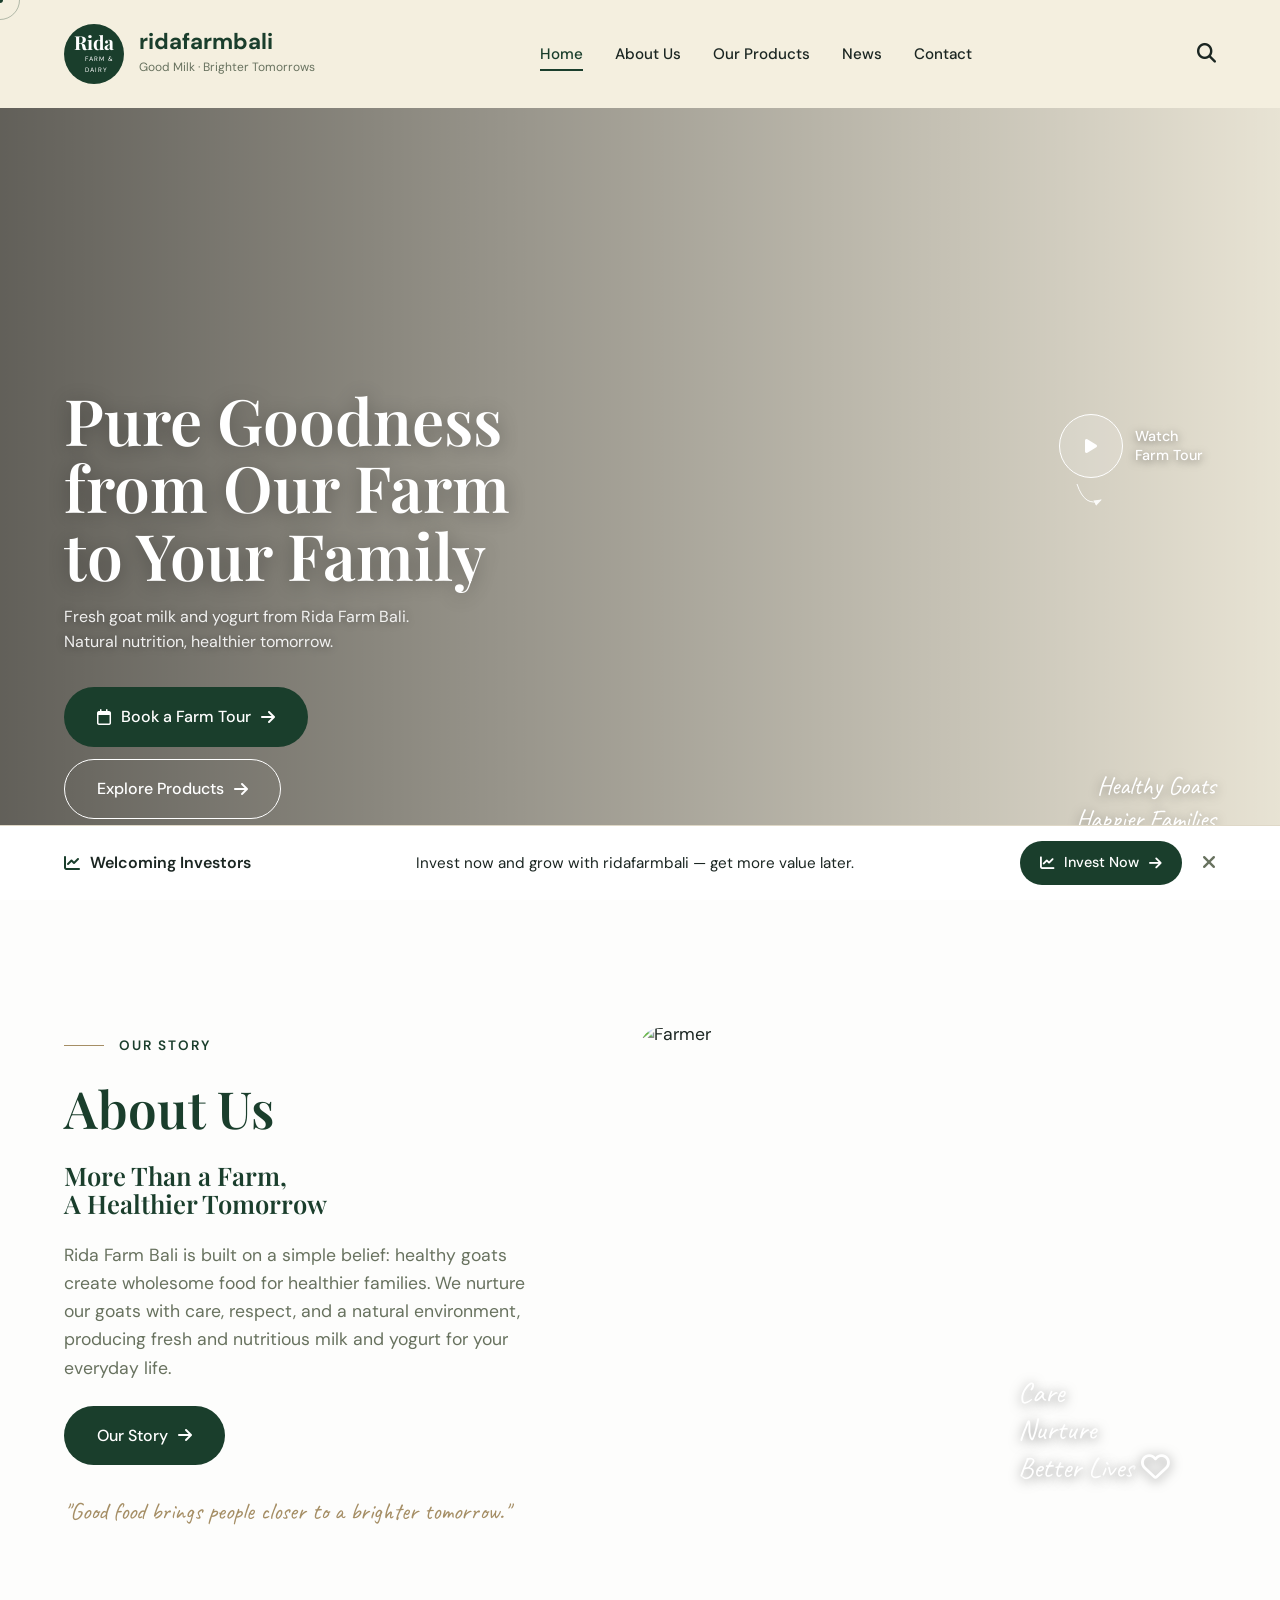
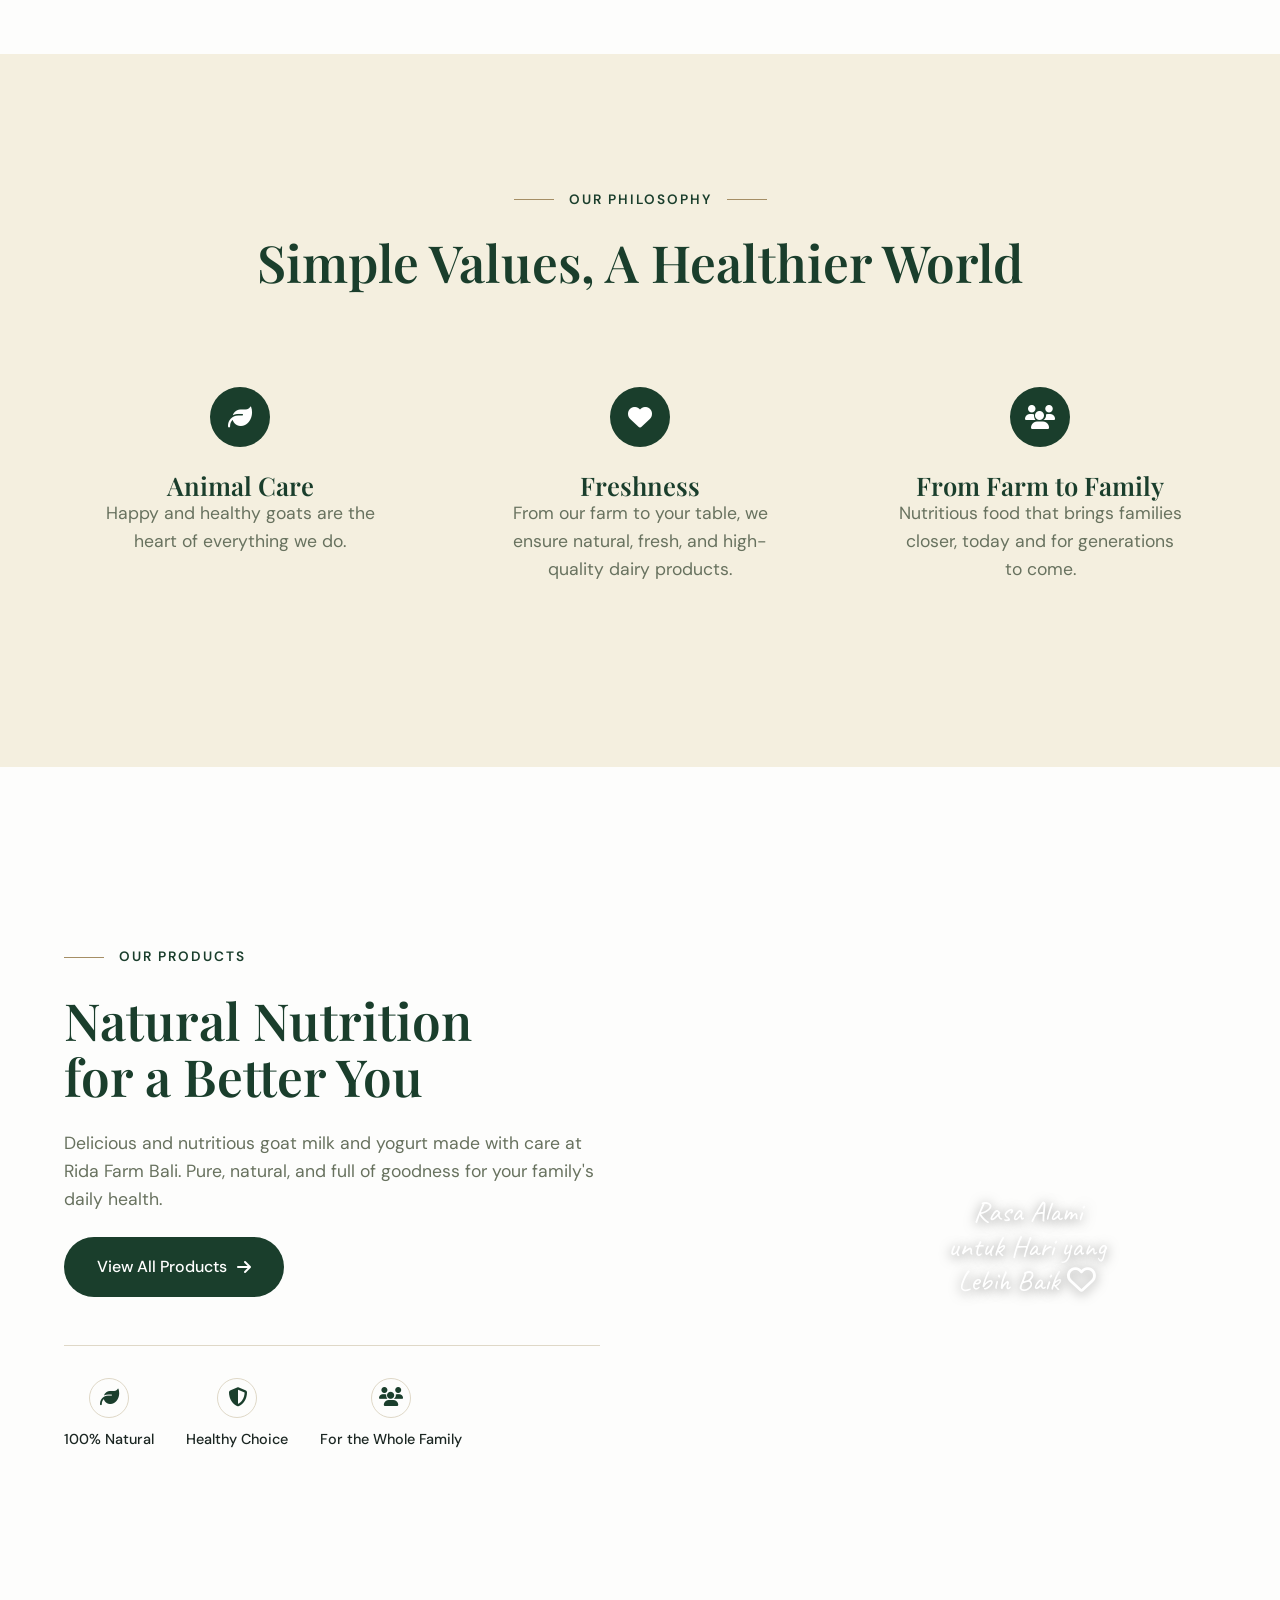
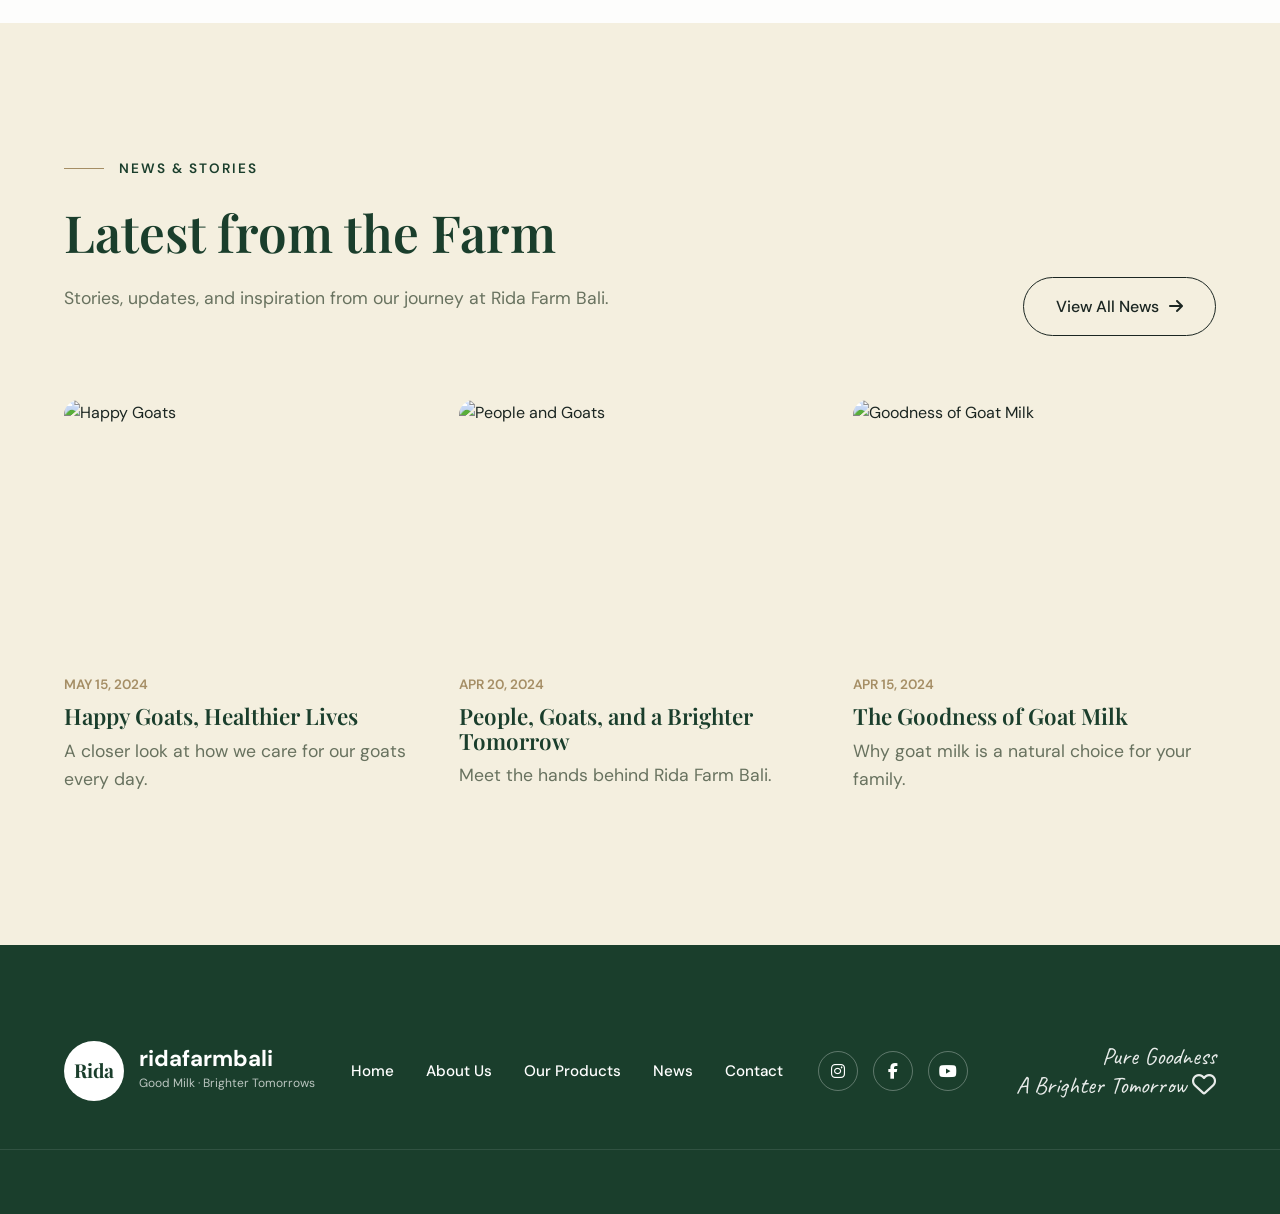
==== vanilla/index.html @ a89170aa "Add mobile menu toggle functionality and styles; implement responsive navbar with hamburger icon" ====
<!DOCTYPE html>
<html lang="en">
<head>
    <meta charset="UTF-8">
    <meta name="viewport" content="width=device-width, initial-scale=1.0">
    <title>Rida Farm Bali</title>
    <!-- Fonts -->
    <link rel="preconnect" href="https://fonts.googleapis.com">
    <link rel="preconnect" href="https://fonts.gstatic.com" crossorigin>
    <link href="https://fonts.googleapis.com/css2?family=Caveat:wght@400;500;600;700&family=DM+Sans:ital,opsz,wght@0,9..40,100..1000;1,9..40,100..1000&family=Playfair+Display:ital,wght@0,400..900;1,400..900&display=swap" rel="stylesheet">
    <!-- FontAwesome -->
    <link rel="stylesheet" href="https://cdnjs.cloudflare.com/ajax/libs/font-awesome/6.4.0/css/all.min.css">
    <!-- Custom CSS -->
    <link rel="stylesheet" href="style.css">
</head>
<body class="loading">
    
    <!-- Custom Cursor -->
    <div class="cursor-dot"></div>
    <div class="cursor-outline"></div>

    <!-- Page Loader -->
    <div class="loader">
        <div class="loader-text">Rida Farm Bali</div>
        <div class="loader-progress"></div>
    </div>

    <!-- Navigation -->
    <nav class="navbar">
        <div class="nav-container">
            <a href="#" class="logo">
                <div class="logo-image">
                    <!-- Text based logo for placeholder to mimic the real one -->
                    <span class="logo-main">Rida</span>
                    <span class="logo-sub">FARM & DAIRY</span>
                </div>
                <div class="logo-text">
                    <span class="brand-name">ridafarmbali</span>
                    <span class="brand-tag">Good Milk &middot; Brighter Tomorrows</span>
                </div>
            </a>
            <div class="nav-links">
                <a href="#" class="nav-link active">Home</a>
                <a href="#" class="nav-link">About Us</a>
                <a href="#" class="nav-link">Our Products</a>
                <a href="#" class="nav-link">News</a>
                <a href="#" class="nav-link">Contact</a>
            </div>
            <div class="nav-actions">
                <button class="search-btn"><i class="fa-solid fa-magnifying-glass"></i></button>
                <button class="menu-btn" aria-label="Toggle menu">
                    <span class="hamburger"></span>
                </button>
            </div>
        </div>
    </nav>

    <main>
        <!-- Hero Section -->
        <section class="hero">
            <!-- Full width background image -->
            <div class="hero-bg-wrap">
                <img src="https://images.unsplash.com/photo-1524024973431-2ad916746881?auto=format&fit=crop&q=80&w=1920" alt="Goat at Rida Farm" class="hero-bg-img">
                <div class="hero-overlay"></div>
            </div>

            <!-- Left: text content -->
            <div class="hero-content">
                <h1 class="hero-title">Pure Goodness<br>from Our Farm<br>to Your Family</h1>
                <p class="hero-desc">Fresh goat milk and yogurt from Rida Farm Bali.<br>Natural nutrition, healthier tomorrow.</p>
                <div class="hero-buttons">
                    <a href="#" class="btn btn-primary magnetic">
                        <i class="fa-regular fa-calendar"></i> Book a Farm Tour <i class="fa-solid fa-arrow-right icon-right"></i>
                    </a>
                    <a href="#" class="btn btn-outline-white magnetic">
                        Explore Products <i class="fa-solid fa-arrow-right icon-right"></i>
                    </a>
                </div>
            </div>

            <!-- Top-right: play button -->
            <div class="hero-play">
                <a href="#" class="play-btn magnetic">
                    <i class="fa-solid fa-play"></i>
                </a>
                <span class="play-text">Watch<br>Farm Tour</span>
                <svg class="drawn-arrow" width="40" height="40" viewBox="0 0 100 100">
                    <path d="M20,20 Q40,80 80,60" fill="none" stroke="#fff" stroke-width="2.5" marker-end="url(#arrowhead)"/>
                    <defs>
                        <marker id="arrowhead" markerWidth="8" markerHeight="6" refX="7" refY="3" orient="auto">
                            <polygon points="0 0, 8 3, 0 6" fill="#fff" />
                        </marker>
                    </defs>
                </svg>
            </div>

            <!-- Bottom-right: handwritten text -->
            <div class="hero-handwritten handwritten">
                Healthy Goats<br>Happier Families
            </div>
        </section>

        <!-- About Section -->
        <section class="about section-padding bg-white">
            <div class="container">
                <div class="about-grid">
                    <div class="about-content">
                        <div class="subheading animate-fade-up">
                            <span class="line"></span> OUR STORY
                        </div>
                        <h2 class="animate-text">About Us</h2>
                        <h3 class="animate-text">More Than a Farm,<br>A Healthier Tomorrow</h3>
                        <p class="animate-fade-up">Rida Farm Bali is built on a simple belief: healthy goats create wholesome food for healthier families. We nurture our goats with care, respect, and a natural environment, producing fresh and nutritious milk and yogurt for your everyday life.</p>
                        <div class="animate-fade-up mt-4">
                            <a href="#" class="btn btn-primary magnetic">Our Story <i class="fa-solid fa-arrow-right icon-right"></i></a>
                        </div>
                        <div class="quote handwritten animate-fade-up">"Good food brings people closer to a brighter tomorrow."</div>
                    </div>
                    <div class="about-visual">
                        <div class="about-img-main reveal-wrap">
                            <img src="https://images.unsplash.com/photo-1580271920379-1436b1715545?auto=format&fit=crop&q=80&w=800" alt="Farmer" class="parallax-img" data-speed="0.05">
                            <div class="handwritten about-handwritten animate-fade-up">Care<br>Nurture<br>Better Lives <i class="fa-regular fa-heart"></i></div>
                        </div>
                    </div>
                </div>
            </div>
        </section>

        <!-- Philosophy Section -->
        <section class="philosophy section-padding">
            <div class="container text-center">
                <div class="subheading justify-center animate-fade-up">
                    <span class="line"></span> OUR PHILOSOPHY <span class="line"></span>
                </div>
                <h2 class="animate-text section-title">Simple Values, A Healthier World</h2>
                <div class="philosophy-grid">
                    <div class="feature-card animate-stagger">
                        <div class="feature-icon"><i class="fa-solid fa-leaf"></i></div>
                        <h3>Animal Care</h3>
                        <p>Happy and healthy goats are the heart of everything we do.</p>
                    </div>
                    <div class="feature-card animate-stagger">
                        <div class="feature-icon"><i class="fa-solid fa-heart"></i></div>
                        <h3>Freshness</h3>
                        <p>From our farm to your table, we ensure natural, fresh, and high-quality dairy products.</p>
                    </div>
                    <div class="feature-card animate-stagger">
                        <div class="feature-icon"><i class="fa-solid fa-users"></i></div>
                        <h3>From Farm to Family</h3>
                        <p>Nutritious food that brings families closer, today and for generations to come.</p>
                    </div>
                </div>
            </div>
        </section>

        <!-- Products Section -->
        <section class="products section-padding bg-white">
            <div class="container">
                <div class="products-grid">
                    <div class="products-content">
                        <div class="subheading animate-fade-up">
                            <span class="line"></span> OUR PRODUCTS
                        </div>
                        <h2 class="animate-text">Natural Nutrition<br>for a Better You</h2>
                        <p class="animate-fade-up">Delicious and nutritious goat milk and yogurt made with care at Rida Farm Bali. Pure, natural, and full of goodness for your family's daily health.</p>
                        <div class="animate-fade-up mt-4">
                            <a href="#" class="btn btn-primary magnetic">View All Products <i class="fa-solid fa-arrow-right icon-right"></i></a>
                        </div>
                        <div class="product-features animate-fade-up">
                            <div class="p-feature">
                                <div class="p-icon"><i class="fa-solid fa-leaf"></i></div>
                                <span>100% Natural</span>
                            </div>
                            <div class="p-feature">
                                <div class="p-icon"><i class="fa-solid fa-shield-halved"></i></div>
                                <span>Healthy Choice</span>
                            </div>
                            <div class="p-feature">
                                <div class="p-icon"><i class="fa-solid fa-users"></i></div>
                                <span>For the Whole Family</span>
                            </div>
                        </div>
                    </div>
                    <div class="products-visual">
                        <div class="products-img-wrap reveal-wrap">
                            <img src="https://images.unsplash.com/photo-1517448931760-9bf4414148c5?auto=format&fit=crop&q=80&w=800" alt="Products" class="parallax-img">
                            <div class="handwritten products-handwritten animate-scale">
                                Rasa Alami<br>untuk Hari yang<br>Lebih Baik <i class="fa-regular fa-heart"></i>
                            </div>
                        </div>
                    </div>
                </div>
            </div>
        </section>

        <!-- News Section -->
        <section class="news section-padding">
            <div class="container">
                <div class="news-header">
                    <div class="news-header-left">
                        <div class="subheading animate-fade-up">
                            <span class="line"></span> NEWS & STORIES
                        </div>
                        <h2 class="animate-text">Latest from the Farm</h2>
                        <p class="animate-fade-up">Stories, updates, and inspiration from our journey at Rida Farm Bali.</p>
                    </div>
                    <div class="news-header-right animate-fade-up">
                        <a href="#" class="btn btn-outline magnetic">View All News <i class="fa-solid fa-arrow-right icon-right"></i></a>
                    </div>
                </div>
                <div class="news-grid">
                    <a href="#" class="news-card animate-stagger">
                        <div class="news-img-wrap">
                            <img src="https://images.unsplash.com/photo-1499115421298-dc3b4fe66c58?auto=format&fit=crop&q=80&w=600" alt="Happy Goats">
                        </div>
                        <div class="news-content">
                            <span class="news-date">May 15, 2024</span>
                            <h3 class="news-title">Happy Goats, Healthier Lives</h3>
                            <p class="news-excerpt">A closer look at how we care for our goats every day.</p>
                        </div>
                    </a>
                    <a href="#" class="news-card animate-stagger">
                        <div class="news-img-wrap">
                            <img src="https://images.unsplash.com/photo-1596426924463-983524bf0085?auto=format&fit=crop&q=80&w=600" alt="People and Goats">
                        </div>
                        <div class="news-content">
                            <span class="news-date">Apr 20, 2024</span>
                            <h3 class="news-title">People, Goats, and a Brighter Tomorrow</h3>
                            <p class="news-excerpt">Meet the hands behind Rida Farm Bali.</p>
                        </div>
                    </a>
                    <a href="#" class="news-card animate-stagger">
                        <div class="news-img-wrap">
                            <img src="https://images.unsplash.com/photo-1523473827533-2a64d0d36748?auto=format&fit=crop&q=80&w=600" alt="Goodness of Goat Milk">
                        </div>
                        <div class="news-content">
                            <span class="news-date">Apr 15, 2024</span>
                            <h3 class="news-title">The Goodness of Goat Milk</h3>
                            <p class="news-excerpt">Why goat milk is a natural choice for your family.</p>
                        </div>
                    </a>
                </div>
            </div>
        </section>
    </main>

    <!-- Footer -->
    <footer class="footer">
        <div class="container footer-container">
            <div class="footer-col footer-brand">
                <a href="#" class="logo">
                    <div class="logo-image">
                        <span class="logo-main">Rida</span>
                    </div>
                    <div class="logo-text">
                        <span class="brand-name">ridafarmbali</span>
                        <span class="brand-tag">Good Milk &middot; Brighter Tomorrows</span>
                    </div>
                </a>
            </div>
            <div class="footer-col footer-links">
                <a href="#" class="nav-link">Home</a>
                <a href="#" class="nav-link">About Us</a>
                <a href="#" class="nav-link">Our Products</a>
                <a href="#" class="nav-link">News</a>
                <a href="#" class="nav-link">Contact</a>
            </div>
            <div class="footer-col footer-socials-wrap">
                <div class="socials">
                    <a href="#" class="social-link magnetic"><i class="fa-brands fa-instagram"></i></a>
                    <a href="#" class="social-link magnetic"><i class="fa-brands fa-facebook-f"></i></a>
                    <a href="#" class="social-link magnetic"><i class="fa-brands fa-youtube"></i></a>
                </div>
                <div class="handwritten footer-handwritten">
                    Pure Goodness<br>A Brighter Tomorrow <i class="fa-regular fa-heart"></i>
                </div>
            </div>
        </div>
    </footer>

    <!-- Sticky Investor Banner -->
    <div class="investor-banner">
        <div class="container banner-inner">
            <div class="banner-left">
                <i class="fa-solid fa-chart-line text-green"></i>
                <span class="banner-title">Welcoming Investors</span>
            </div>
            <div class="banner-center">
                Invest now and grow with ridafarmbali — get more value later.
            </div>
            <div class="banner-right">
                <a href="#" class="btn btn-primary btn-sm magnetic">
                    <i class="fa-solid fa-chart-line"></i> Invest Now <i class="fa-solid fa-arrow-right icon-right"></i>
                </a>
                <button class="banner-close"><i class="fa-solid fa-xmark"></i></button>
            </div>
        </div>
    </div>

    <!-- Main JS -->
    <script src="main.js"></script>
</body>
</html>
---- vanilla/style.css ----
/* Reset & Custom Properties */
:root {
	--primary: #1a3e2c; /* Dark Green */
	--primary-light: #2c5c44;
	--bg-main: #f4efdf; /* Cream/Tan Background */
	--bg-white: #fdfdfc; /* Off-white */
	--text-dark: #1b2622;
	--text-light: #68725f; /* Muted olive/green text */
	--accent: #a58e65; /* Gold/Brown */
	--border: #dfd8c7;

	--font-heading: "Playfair Display", serif;
	--font-body: "DM Sans", sans-serif;
	--font-hand: "Caveat", cursive;

	--transition: 0.8s cubic-bezier(0.16, 1, 0.3, 1);
	--transition-fast: 0.3s ease;
}

* {
	margin: 0;
	padding: 0;
	box-sizing: border-box;
}

html {
	scroll-behavior: smooth;
}

body {
	font-family: var(--font-body);
	color: var(--text-dark);
	background-color: var(--bg-main);
	line-height: 1.6;
	overflow-x: hidden;
	cursor: none; /* For custom cursor */
}

/* Custom Cursor */
.cursor-dot,
.cursor-outline {
	position: fixed;
	top: 0;
	left: 0;
	transform: translate(-50%, -50%);
	border-radius: 50%;
	z-index: 9999;
	pointer-events: none;
}

.cursor-dot {
	width: 6px;
	height: 6px;
	background-color: var(--primary);
	transition:
		width 0.2s,
		height 0.2s,
		background-color 0.2s;
}

.cursor-outline {
	width: 40px;
	height: 40px;
	border: 1px solid rgba(26, 62, 44, 0.3);
	transition:
		transform 0.1s ease-out,
		width 0.2s,
		height 0.2s;
}

body.hovering .cursor-dot {
	width: 10px;
	height: 10px;
	background-color: var(--accent);
}

body.hovering .cursor-outline {
	width: 60px;
	height: 60px;
	border-color: var(--accent);
	background-color: rgba(165, 142, 101, 0.1);
}

/* Loader */
.loader {
	position: fixed;
	top: 0;
	left: 0;
	width: 100vw;
	height: 100vh;
	background-color: var(--primary);
	z-index: 10000;
	display: flex;
	flex-direction: column;
	justify-content: center;
	align-items: center;
	color: white;
	transition:
		opacity 1s ease,
		visibility 1s ease;
}

.loader.hidden {
	opacity: 0;
	visibility: hidden;
}

.loader-text {
	font-family: var(--font-heading);
	font-size: 2rem;
	margin-bottom: 20px;
	letter-spacing: 2px;
}

.loader-progress {
	width: 200px;
	height: 2px;
	background-color: rgba(255, 255, 255, 0.2);
	position: relative;
	overflow: hidden;
}

.loader-progress::after {
	content: "";
	position: absolute;
	top: 0;
	left: 0;
	height: 100%;
	width: 0%;
	background-color: white;
	animation: progress 1.5s ease-in-out forwards;
}

@keyframes progress {
	0% {
		width: 0%;
	}
	100% {
		width: 100%;
	}
}

/* Typography */
h1,
h2,
h3 {
	font-family: var(--font-heading);
	font-weight: 600;
	line-height: 1.1;
	color: var(--primary);
}

h1 {
	font-size: clamp(3rem, 6vw, 5rem);
}
h2 {
	font-size: clamp(2.5rem, 4vw, 3.5rem);
	margin-bottom: 1.5rem;
}
h3 {
	font-size: clamp(1.5rem, 2vw, 2rem);
}

p {
	font-size: 1.1rem;
	color: var(--text-light);
	margin-bottom: 1.5rem;
}

.handwritten {
	font-family: var(--font-hand);
	font-size: 1.8rem;
	color: var(--text-dark);
	line-height: 1.2;
}

.subheading {
	display: inline-flex;
	align-items: center;
	font-size: 0.85rem;
	font-weight: 600;
	letter-spacing: 2px;
	color: var(--primary);
	text-transform: uppercase;
	margin-bottom: 1.5rem;
}

.subheading .line {
	width: 40px;
	height: 1px;
	background-color: var(--accent);
	margin-right: 15px;
}

.subheading.justify-center .line {
	margin: 0 15px;
}

/* Container & Utilities */
.container {
	max-width: 1400px;
	margin: 0 auto;
	padding: 0 5%;
}

.section-padding {
	padding: 8rem 0;
}

.bg-white {
	background-color: var(--bg-white);
}
.text-center {
	text-align: center;
}
.justify-center {
	justify-content: center;
}

/* Buttons */
.btn {
	display: inline-flex;
	align-items: center;
	justify-content: center;
	padding: 1rem 2rem;
	font-size: 1rem;
	font-weight: 500;
	text-decoration: none;
	border-radius: 50px;
	transition: var(--transition-fast);
	gap: 10px;
	cursor: pointer;
	overflow: hidden;
	position: relative;
	border: 1px solid transparent;
}

.btn-primary {
	background-color: var(--primary);
	color: white;
}

.btn-primary:hover {
	background-color: var(--primary-light);
	transform: translateY(-2px);
}

.btn-outline {
	background-color: transparent;
	color: var(--text-dark);
	border-color: var(--text-dark);
}

.btn-outline:hover {
	background-color: var(--text-dark);
	color: white;
}

.btn-sm {
	padding: 0.6rem 1.2rem;
	font-size: 0.9rem;
}

.icon-right {
	transition: transform var(--transition-fast);
}

.btn:hover .icon-right {
	transform: translateX(5px);
}

main {
	margin-top: 90px; /* same as navbar height */
}

/* Navigation */
.navbar {
	position: fixed;
	top: 0;
	left: 0;
	width: 100%;
	padding: 1.5rem 5%;
	z-index: 100;
	background: var(--bg-main);
	transition:
		padding 0.4s ease,
		background 0.4s ease,
		backdrop-filter 0.4s ease;
}

.navbar.scrolled {
	padding: 1rem 5%;
	background: rgba(244, 239, 223, 0.9);
	backdrop-filter: blur(10px);
	border-bottom: 1px solid var(--border);
}

.nav-container {
	display: flex;
	justify-content: space-between;
	align-items: center;
	max-width: 1400px;
	margin: 0 auto;
}

.logo {
	display: flex;
	align-items: center;
	gap: 15px;
	text-decoration: none;
	color: var(--primary);
}

.logo-image {
	display: flex;
	flex-direction: column;
	align-items: center;
	justify-content: center;
	width: 60px;
	height: 60px;
	background: var(--primary);
	color: white;
	border-radius: 50%;
	padding: 5px;
}

.logo-main {
	font-family: var(--font-heading);
	font-size: 1.2rem;
	font-weight: 700;
	line-height: 1;
}

.logo-sub {
	font-size: 0.4rem;
	letter-spacing: 1px;
	margin-top: 2px;
	margin-left: 1rem;
}

.logo-text {
	display: flex;
	flex-direction: column;
}

.brand-name {
	font-weight: 700;
	font-size: 1.4rem;
	line-height: 1;
}

.brand-tag {
	font-size: 0.75rem;
	color: var(--text-light);
	margin-top: 4px;
}

.nav-links {
	display: flex;
	gap: 2rem;
}

.nav-link {
	text-decoration: none;
	color: var(--text-dark);
	font-weight: 500;
	font-size: 0.95rem;
	position: relative;
	transition: color var(--transition-fast);
}

.nav-link:hover,
.nav-link.active {
	color: var(--primary);
}

.nav-link::after {
	content: "";
	position: absolute;
	bottom: -5px;
	left: 0;
	width: 0%;
	height: 2px;
	background-color: var(--primary);
	transition: width var(--transition-fast);
}

.nav-link:hover::after,
.nav-link.active::after {
	width: 100%;
}

.search-btn {
	background: none;
	border: none;
	font-size: 1.2rem;
	color: var(--text-dark);
	cursor: pointer;
	transition: color var(--transition-fast);
}

.search-btn:hover {
	color: var(--primary);
}

/* Hero Section */
.hero {
	position: relative;
	height: calc(100vh - 90px); /* subtract navbar height */
	width: 100%;
	overflow: hidden;
	color: white;
}

/* Full-width background image */
.hero-bg-wrap {
	position: absolute;
	inset: 0;
	z-index: 1;
}

.hero-bg-img {
	width: 100%;
	height: 100%;
	object-fit: cover;
	object-position: center 30%;
}

/* Gradient overlay: strong on left for text readability, fades to clear on right */
.hero-overlay {
	position: absolute;
	inset: 0;
	background: linear-gradient(
		to right,
		rgba(0, 0, 0, 0.6) 0%,
		rgba(0, 0, 0, 0.35) 45%,
		rgba(0, 0, 0, 0.05) 100%
	);
	z-index: 2;
}

/* Left: text content — absolutely positioned */
.hero-content {
	position: absolute;
	z-index: 3;
	bottom: 10%;
	left: 5%;
	max-width: 480px;
	animation: heroFadeUp 1s cubic-bezier(0.16, 1, 0.3, 1) 0.3s both;
}

.hero-title {
	margin-bottom: 1rem;
	color: white;
	font-size: clamp(2.5rem, 5vw, 4.5rem);
	line-height: 1.05;
	text-shadow: 0 2px 20px rgba(0, 0, 0, 0.3);
}

.hero-desc {
	font-size: 1rem;
	margin-bottom: 2rem;
	color: rgba(255, 255, 255, 0.9);
	text-shadow: 0 1px 8px rgba(0, 0, 0, 0.4);
	animation-delay: 0.5s;
}

.hero-buttons {
	display: flex;
	flex-direction: column;
	gap: 0.8rem;
	align-items: flex-start;
	animation-delay: 0.7s;
}

@keyframes heroFadeUp {
	from {
		opacity: 0;
		transform: translateY(30px);
	}
	to {
		opacity: 1;
		transform: translateY(0);
	}
}

.btn-outline-white {
	background-color: transparent;
	color: white;
	border: 1px solid white;
}

.btn-outline-white:hover {
	background-color: white;
	color: var(--primary);
}

/* Top-right: play button */
.hero-play {
	position: absolute;
	z-index: 3;
	top: 40%;
	right: 6%;
	display: flex;
	align-items: center;
	gap: 12px;
	transform: translateY(-50%);
	animation: heroFadeUp 1s cubic-bezier(0.16, 1, 0.3, 1) 0.8s both;
}

.play-btn {
	width: 64px;
	height: 64px;
	background: rgba(255, 255, 255, 0.15);
	border: 1.5px solid white;
	border-radius: 50%;
	display: flex;
	justify-content: center;
	align-items: center;
	color: white;
	font-size: 1rem;
	text-decoration: none;
	backdrop-filter: blur(6px);
	transition:
		background 0.3s,
		transform 0.3s;
	flex-shrink: 0;
}

.play-btn:hover {
	background: rgba(255, 255, 255, 0.35);
	transform: scale(1.08);
}

.play-text {
	color: white;
	font-weight: 500;
	font-size: 0.9rem;
	line-height: 1.3;
	text-shadow: 0 2px 8px rgba(0, 0, 0, 0.5);
}

.drawn-arrow {
	position: absolute;
	bottom: -38px;
	left: 10px;
	opacity: 0.9;
}

/* Bottom-right: handwritten */
.hero-handwritten {
	position: absolute;
	z-index: 3;
	bottom: 8%;
	right: 5%;
	color: white;
	font-size: 1.6rem;
	line-height: 1.3;
	text-align: right;
	transform: rotate(-5deg);
	text-shadow: 0 2px 12px rgba(0, 0, 0, 0.4);
	animation: heroFadeUp 1s cubic-bezier(0.16, 1, 0.3, 1) 1s both;
}

/* About Section */
.about-grid {
	display: grid;
	grid-template-columns: 1fr 1.2fr;
	gap: 6rem;
	align-items: center;
}

.about-visual {
	position: relative;
	height: 100%;
}

.about-img-main {
	width: 100%;
	height: 100%;
	border-radius: 20px;
	overflow: hidden;
	position: relative;
}

.about-img-main img {
	width: 100%;
	height: 120%;
	object-fit: cover;
}

.about-img-secondary {
	width: 55%;
	height: 60%;
	border-radius: 20px;
	overflow: hidden;
	position: absolute;
	left: -5%;
	bottom: 5%;
	border: 10px solid var(--bg-white);
	z-index: 2;
}

.about-img-secondary img {
	width: 100%;
	height: 120%;
	object-fit: cover;
}

.about-handwritten {
	position: absolute;
	bottom: 8%;
	right: 8%;
	transform: rotate(5deg);
	color: white;
	text-shadow: 0 2px 12px rgba(0, 0, 0, 0.5);
	z-index: 3;
	pointer-events: none;
	line-height: 1.3;
}

.quote {
	margin-top: 2rem;
	font-size: 1.5rem;
	color: var(--accent);
}

/* Philosophy */
.philosophy-grid {
	display: grid;
	grid-template-columns: repeat(3, 1fr);
	gap: 3rem;
	margin-top: 4rem;
}

.feature-card {
	padding: 2rem;
}

.feature-icon {
	width: 60px;
	height: 60px;
	background: var(--primary);
	color: white;
	border-radius: 50%;
	display: flex;
	justify-content: center;
	align-items: center;
	font-size: 1.5rem;
	margin: 0 auto 1.5rem;
	transition: transform 0.5s ease;
}

.feature-card:hover .feature-icon {
	transform: scale(1.1) rotate(5deg);
}

/* Products */
.products-grid {
	display: grid;
	grid-template-columns: 1fr 1fr;
	gap: 5rem;
	align-items: center;
}

.product-features {
	display: flex;
	gap: 2rem;
	margin-top: 3rem;
	border-top: 1px solid var(--border);
	padding-top: 2rem;
}

.p-feature {
	display: flex;
	flex-direction: column;
	align-items: center;
	gap: 10px;
	text-align: center;
	font-size: 0.9rem;
	font-weight: 500;
}

.p-icon {
	width: 40px;
	height: 40px;
	border-radius: 50%;
	border: 1px solid var(--border);
	display: flex;
	justify-content: center;
	align-items: center;
	color: var(--primary);
	font-size: 1.2rem;
}

.products-visual {
	position: relative;
}

.products-img-wrap {
	border-radius: 20px;
	overflow: hidden;
	height: 600px;
	position: relative;
}

.products-img-wrap img {
	width: 100%;
	height: 120%;
	object-fit: cover;
}

.products-handwritten {
	position: absolute;
	top: 50%;
	left: 50%;
	transform: translate(-50%, -50%) rotate(-8deg);
	z-index: 2;
	color: white;
	text-shadow: 0 2px 12px rgba(0, 0, 0, 0.5);
	text-align: center;
	pointer-events: none;
}

.drawn-arrow-2 {
	position: absolute;
	bottom: -20px;
	right: -20px;
}

/* News */
.news-header {
	display: flex;
	justify-content: space-between;
	align-items: flex-end;
	margin-bottom: 4rem;
}

.news-header-left {
	max-width: 600px;
}

.news-grid {
	display: grid;
	grid-template-columns: repeat(3, 1fr);
	gap: 2rem;
}

.news-card {
	text-decoration: none;
	color: inherit;
	display: block;
}

.news-img-wrap {
	border-radius: 15px;
	overflow: hidden;
	height: 250px;
	margin-bottom: 1.5rem;
}

.news-img-wrap img {
	width: 100%;
	height: 100%;
	object-fit: cover;
	transition: transform 0.8s ease;
}

.news-card:hover .news-img-wrap img {
	transform: scale(1.05);
}

.news-date {
	font-size: 0.85rem;
	color: var(--accent);
	font-weight: 600;
	text-transform: uppercase;
	display: block;
	margin-bottom: 0.5rem;
}

.news-title {
	font-size: 1.4rem;
	margin-bottom: 0.5rem;
	transition: color 0.3s;
}

.news-card:hover .news-title {
	color: var(--accent);
}

/* Footer */
.footer {
	background: var(--primary);
	color: white;
	padding: 6rem 0 4rem;
}

.footer-container {
	display: flex;
	justify-content: space-between;
	align-items: center;
	border-bottom: 1px solid rgba(255, 255, 255, 0.1);
	padding-bottom: 3rem;
}

.footer-brand .logo {
	color: white;
}

.footer-brand .logo-image {
	background: white;
	color: var(--primary);
}

.footer-brand .brand-tag {
	color: rgba(255, 255, 255, 0.7);
}

.footer-links {
	display: flex;
	gap: 2rem;
}

.footer-links .nav-link {
	color: white;
}

.footer-links .nav-link::after {
	background: white;
}

.footer-socials-wrap {
	display: flex;
	align-items: center;
	gap: 3rem;
}

.socials {
	display: flex;
	gap: 15px;
}

.social-link {
	width: 40px;
	height: 40px;
	border-radius: 50%;
	border: 1px solid rgba(255, 255, 255, 0.3);
	color: white;
	display: flex;
	justify-content: center;
	align-items: center;
	text-decoration: none;
	transition: all 0.3s ease;
}

.social-link:hover {
	background: white;
	color: var(--primary);
}

.footer-handwritten {
	color: white;
	font-size: 1.5rem;
	text-align: right;
	opacity: 0.9;
}

/* Investor Banner */
.investor-banner {
	position: fixed;
	bottom: 0;
	left: 0;
	width: 100%;
	background: white;
	border-top: 1px solid var(--border);
	padding: 15px 0;
	z-index: 99;
	transform: translateY(100%);
	transition: transform 0.5s cubic-bezier(0.16, 1, 0.3, 1);
}

.investor-banner.show {
	transform: translateY(0);
}

.banner-inner {
	display: flex;
	justify-content: space-between;
	align-items: center;
}

.banner-left {
	display: flex;
	align-items: center;
	gap: 10px;
	font-weight: 600;
}

.text-green {
	color: var(--primary);
}

.banner-center {
	font-size: 0.95rem;
}

.banner-right {
	display: flex;
	align-items: center;
	gap: 20px;
}

.banner-close {
	background: none;
	border: none;
	font-size: 1.2rem;
	color: var(--text-light);
	cursor: pointer;
	transition: color 0.3s;
}

.banner-close:hover {
	color: var(--text-dark);
}

h3.animate-text.in-view {
	margin-bottom: 1.5rem;
}

/* Animations (Awwwards Style) */
/* === Scroll Animations (only active when JS has loaded) === */
/* Without JS, all elements are visible by default */

.js .animate-fade-up {
	opacity: 0;
	transform: translateY(40px);
	transition:
		opacity var(--transition),
		transform var(--transition);
}

.js .animate-fade-up.in-view {
	opacity: 1;
	transform: translateY(0);
}

.js .animate-text {
	opacity: 0;
	transform: translateY(25px);
	transition:
		opacity var(--transition),
		transform var(--transition);
}

.js .animate-text.in-view {
	opacity: 1;
	transform: translateY(0);
}

.js .reveal-wrap {
	position: relative;
	overflow: hidden;
}

.js .reveal-wrap::after {
	content: "";
	position: absolute;
	top: 0;
	left: 0;
	width: 100%;
	height: 100%;
	background: var(--bg-main);
	transform-origin: top;
	transition: transform 1.2s cubic-bezier(0.77, 0, 0.175, 1);
	z-index: 1;
}

.js .bg-white .reveal-wrap::after {
	background: var(--bg-white);
}

.js .reveal-wrap.in-view::after {
	transform: scaleY(0);
}

.js .animate-stagger {
	opacity: 0;
	transform: translateY(40px);
}

.js .animate-stagger.in-view {
	opacity: 1;
	transform: translateY(0);
	transition:
		opacity var(--transition),
		transform var(--transition);
}

.js .animate-scale {
	opacity: 0;
	transform: scale(0.8);
	transition:
		opacity var(--transition),
		transform var(--transition);
}

.js .animate-scale.in-view {
	opacity: 1;
	transform: scale(1);
}

/* === Responsive Navbar & Hamburger === */
.nav-actions {
	display: flex;
	align-items: center;
	gap: 1.5rem;
}

.menu-btn {
	display: none;
	background: none;
	border: none;
	cursor: pointer;
	padding: 0;
	z-index: 101;
	position: relative;
	width: 24px;
	height: 24px;
}

.hamburger,
.hamburger::before,
.hamburger::after {
	display: block;
	width: 24px;
	height: 2px;
	background-color: var(--text-dark);
	transition: transform 0.3s ease, opacity 0.3s ease, background-color 0.3s ease;
	position: absolute;
}

.hamburger {
	top: 50%;
	transform: translateY(-50%);
}

.hamburger::before {
	content: '';
	top: -8px;
}

.hamburger::after {
	content: '';
	bottom: -8px;
}

/* Menu open state */
body.menu-open .hamburger {
	background-color: transparent;
}
body.menu-open .hamburger::before {
	transform: translateY(8px) rotate(45deg);
}
body.menu-open .hamburger::after {
	transform: translateY(-8px) rotate(-45deg);
}

body.menu-open {
	overflow: hidden;
}


/* === Media Queries for responsiveness === */

/* TABLET ("The Forgotten Breakpoint") - Max 1024px */
@media (max-width: 1024px) {
	/* Disable Custom Cursor */
	body {
		cursor: auto;
	}
	.cursor-dot, .cursor-outline {
		display: none !important;
	}
	a, button, .magnetic {
		cursor: pointer !important;
	}

	/* Header / Nav */
	.menu-btn {
		display: block;
	}

	.nav-links {
		position: fixed;
		top: 0;
		right: -100%;
		width: 100%;
		height: 100vh;
		background-color: var(--bg-main);
		flex-direction: column;
		justify-content: center;
		align-items: center;
		transition: right 0.4s cubic-bezier(0.77, 0, 0.175, 1);
		z-index: 99;
		gap: 2.5rem;
	}

	body.menu-open .nav-links {
		right: 0;
	}

	.nav-link {
		font-size: 1.5rem;
	}

	/* Layout Grids */
	.about-grid,
	.products-grid {
		grid-template-columns: 1fr;
		gap: 3rem;
	}

	.about-visual, .products-visual {
		height: 400px; /* shorter on tablet */
	}

	.news-grid {
		grid-template-columns: repeat(2, 1fr);
	}

	.banner-inner {
		flex-direction: column;
		gap: 15px;
		text-align: center;
	}

	/* Footer - 2 columns for tablet */
	.footer-container {
		display: grid;
		grid-template-columns: 1fr 1fr;
		gap: 3rem;
		align-items: start;
	}
	
	.footer-links {
		display: flex;
		flex-direction: column;
		gap: 1rem;
		align-items: flex-end;
	}

	.footer-socials-wrap {
		grid-column: 1 / -1;
		display: flex;
		flex-direction: row;
		justify-content: space-between;
		align-items: center;
		padding-top: 2rem;
		border-top: 1px solid rgba(255,255,255,0.1);
	}
}

/* MOBILE - Max 768px */
@media (max-width: 768px) {
	.philosophy-grid {
		grid-template-columns: 1fr;
		gap: 2.5rem;
	}
	
	.news-grid {
		grid-template-columns: 1fr;
	}

	/* Hero adjustments for mobile */
	.hero-title {
		font-size: 2.8rem;
	}
	
	.hero-desc {
		font-size: 1rem;
	}

	.hero-content {
		width: 90%;
		bottom: 8%;
	}

	.hero-play {
		top: 10%;
		right: 5%;
		bottom: auto;
		transform: none;
	}

	.hero-handwritten {
		top: 22%;
		right: 5%;
		bottom: auto;
		font-size: 1.2rem;
	}
	
	/* Footer - 1 column for mobile */
	.footer-container {
		grid-template-columns: 1fr;
		text-align: center;
		gap: 2.5rem;
	}

	.footer-links {
		display: flex;
		flex-direction: column;
		align-items: center;
		gap: 1rem;
	}

	.footer-brand .logo {
		justify-content: center;
	}

	.footer-socials-wrap {
		flex-direction: column;
		align-items: center;
		text-align: center;
		gap: 2rem;
		padding-top: 2rem;
	}
	
	.footer-handwritten {
		margin-top: 1rem;
		text-align: center;
	}
}
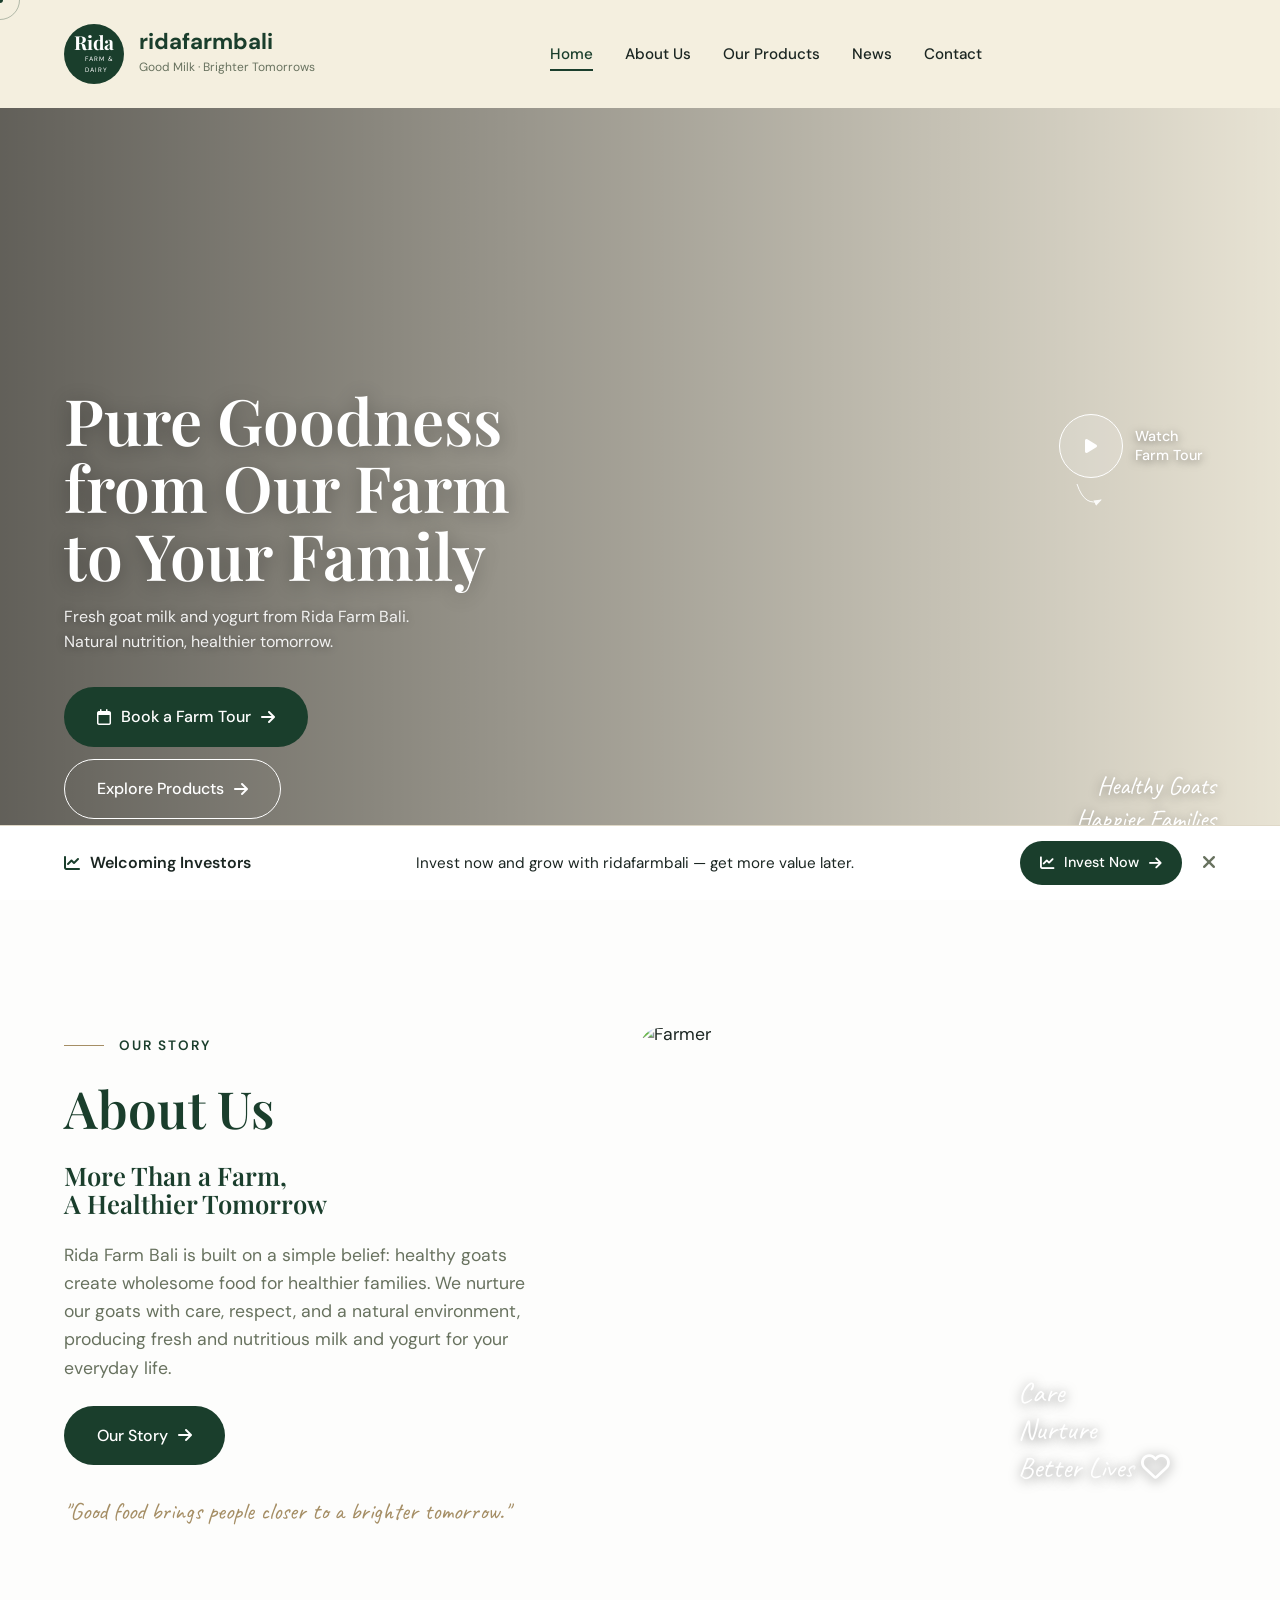
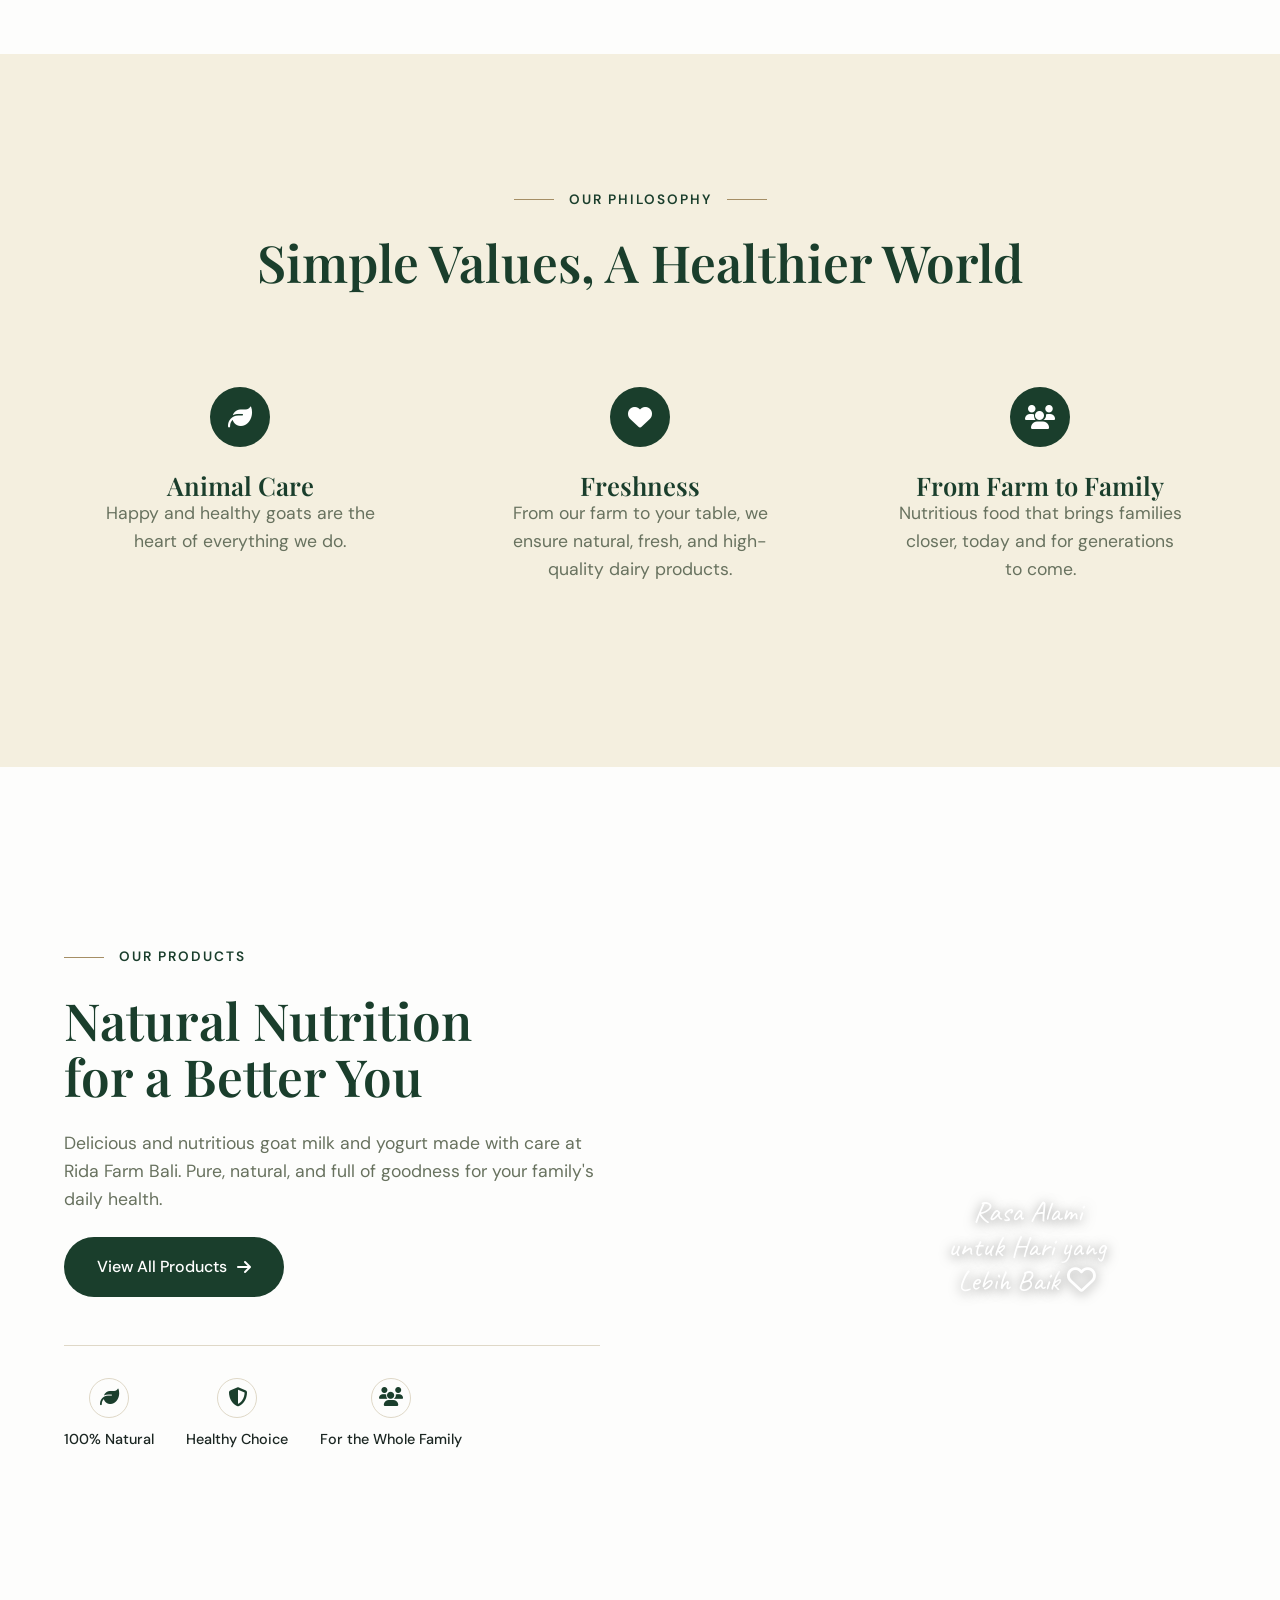
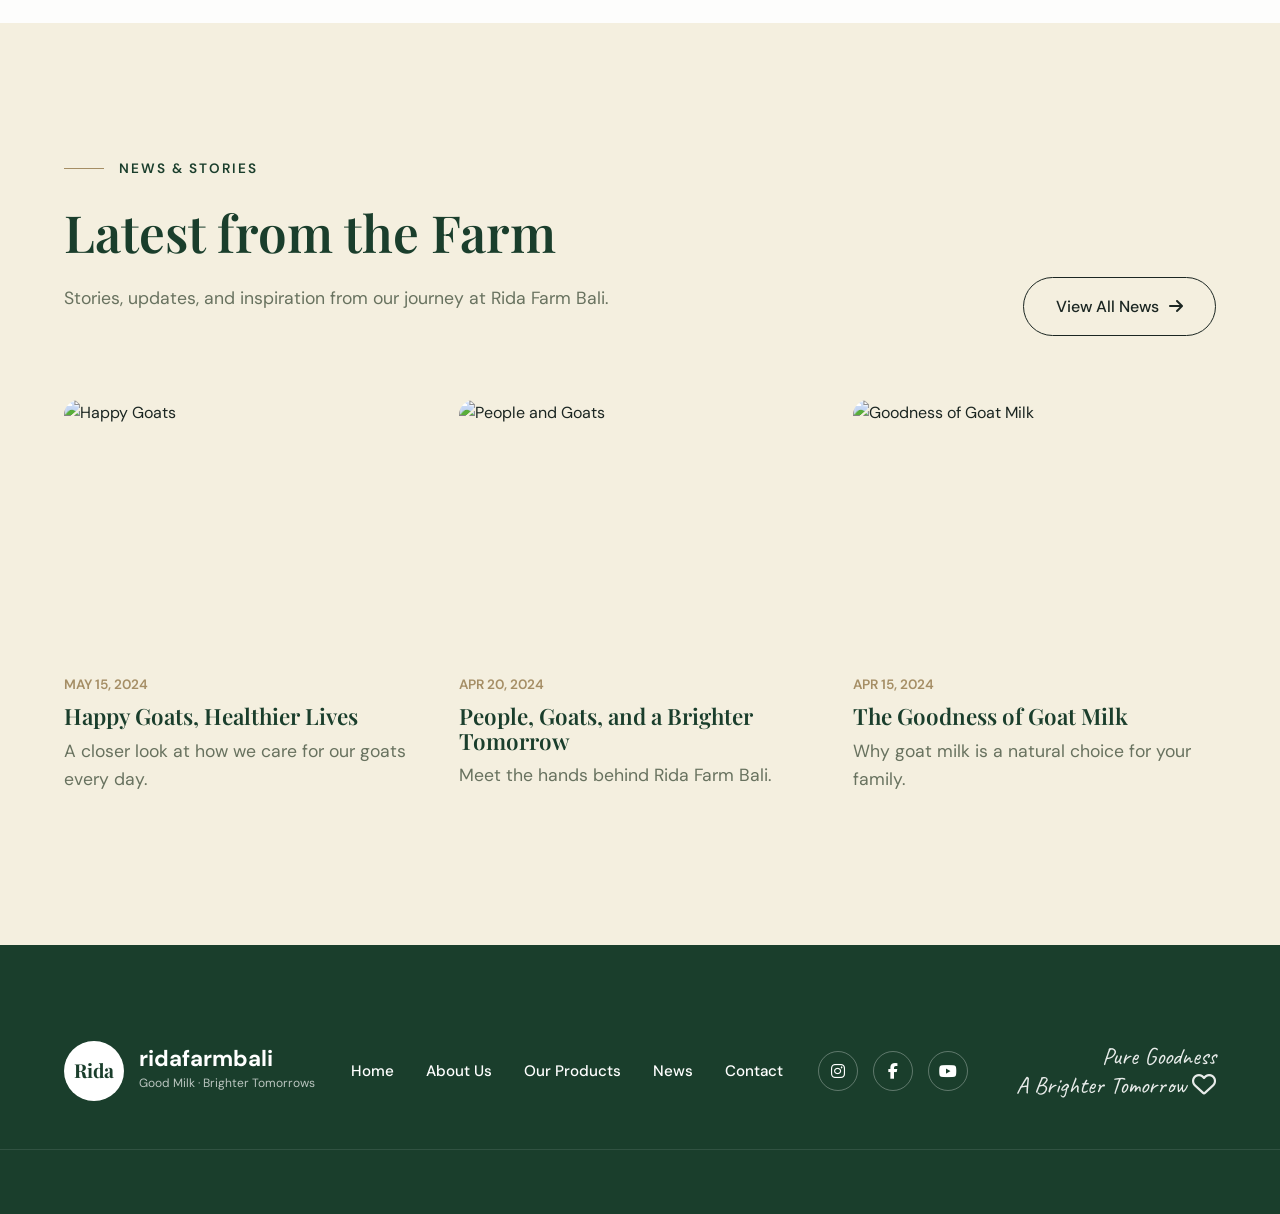
==== commit e619c168: "Remove search button from navigation and clean up related CSS styles" ====
--- a/vanilla/index.html
+++ b/vanilla/index.html
@@ -47,7 +47,6 @@
                 <a href="#" class="nav-link">Contact</a>
             </div>
             <div class="nav-actions">
-                <button class="search-btn"><i class="fa-solid fa-magnifying-glass"></i></button>
                 <button class="menu-btn" aria-label="Toggle menu">
                     <span class="hamburger"></span>
                 </button>
--- a/vanilla/style.css
+++ b/vanilla/style.css
@@ -390,18 +390,6 @@
 	width: 100%;
 }
 
-.search-btn {
-	background: none;
-	border: none;
-	font-size: 1.2rem;
-	color: var(--text-dark);
-	cursor: pointer;
-	transition: color var(--transition-fast);
-}
-
-.search-btn:hover {
-	color: var(--primary);
-}
 
 /* Hero Section */
 .hero {
@@ -1090,6 +1078,7 @@
 	.menu-btn {
 		display: block;
 	}
+
 
 	.nav-links {
 		position: fixed;
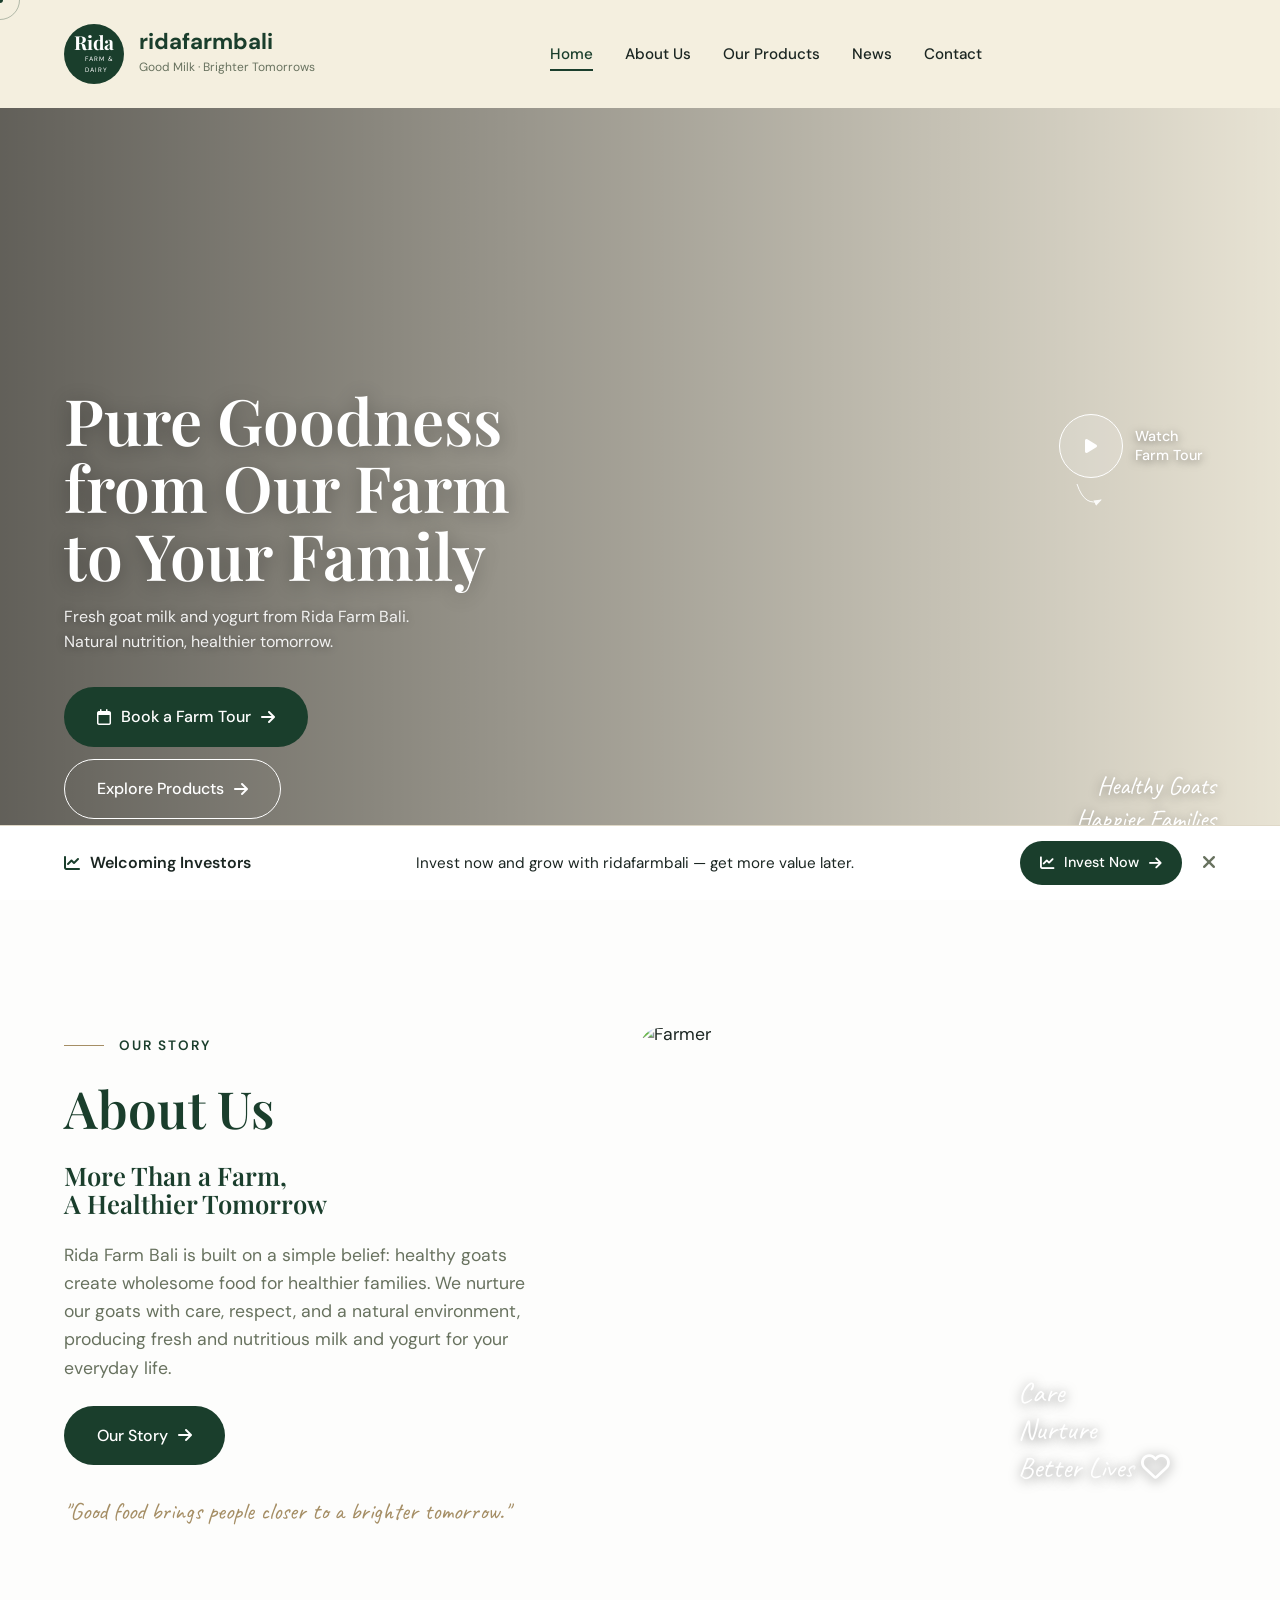
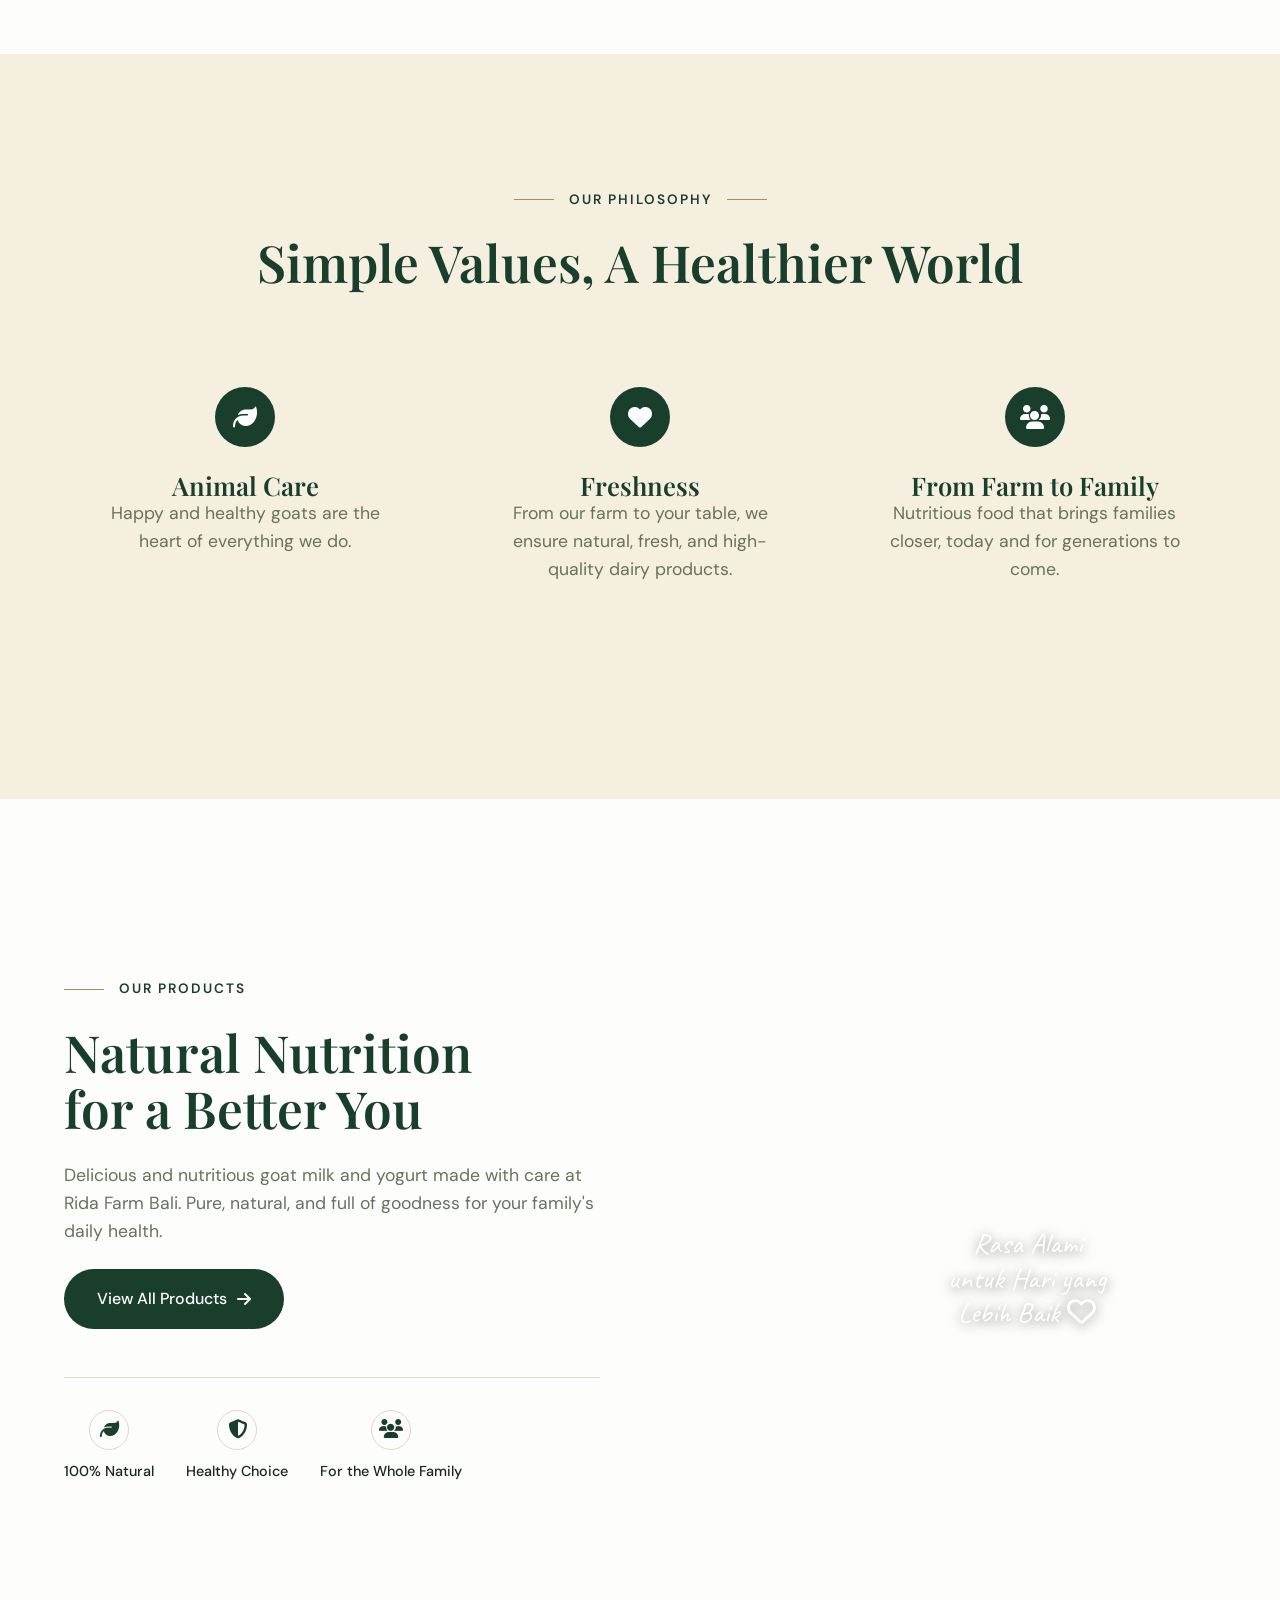
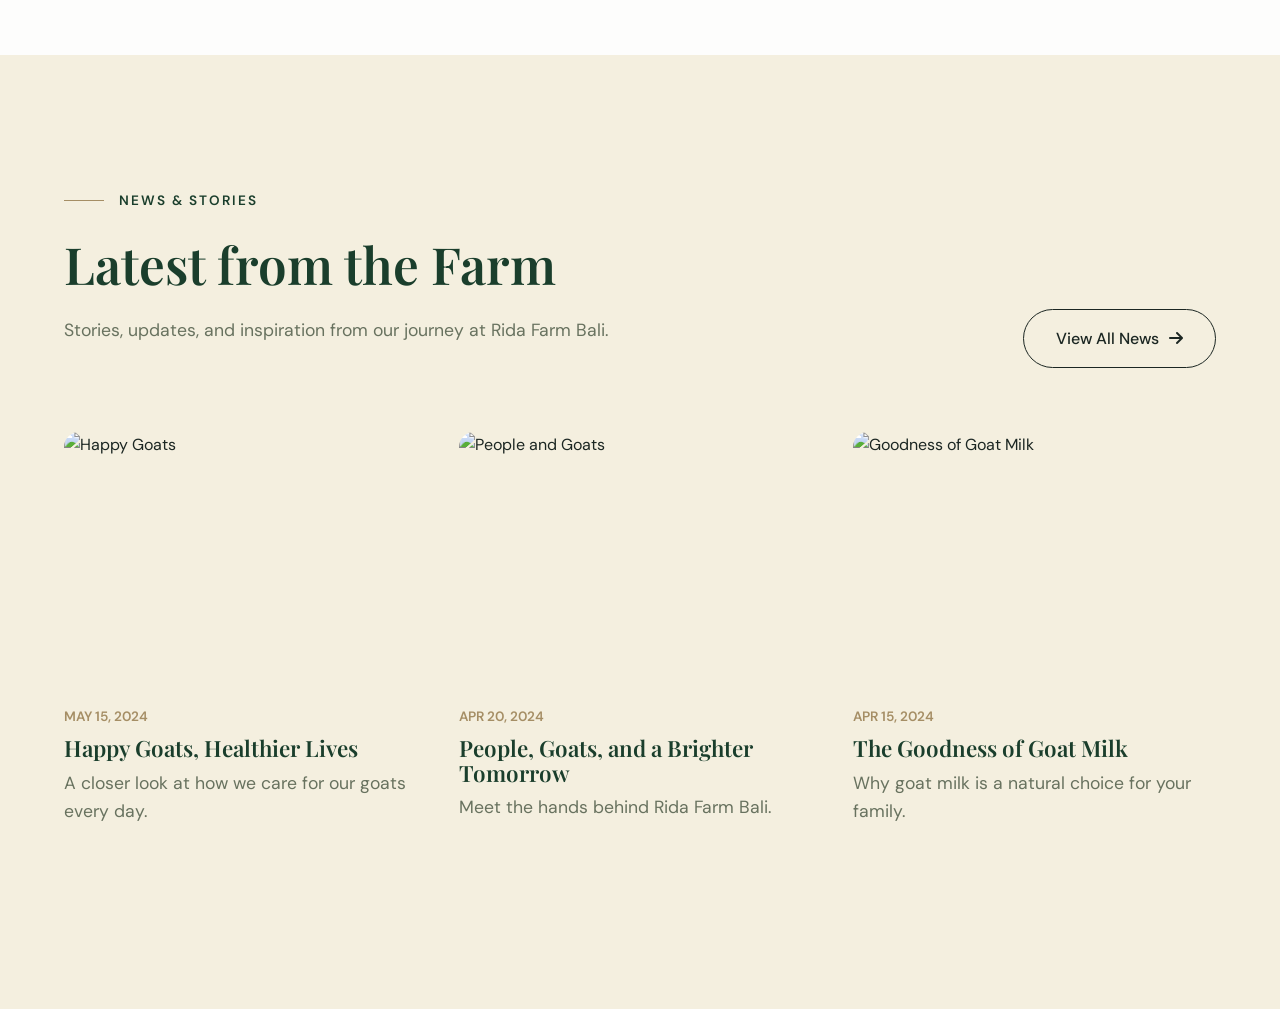
==== commit fda14bc7: "Remove footer section and update CSS for philosophy and news grids to use flexbox layout" ====
--- a/vanilla/index.html
+++ b/vanilla/index.html
@@ -243,39 +243,6 @@
         </section>
     </main>
 
-    <!-- Footer -->
-    <footer class="footer">
-        <div class="container footer-container">
-            <div class="footer-col footer-brand">
-                <a href="#" class="logo">
-                    <div class="logo-image">
-                        <span class="logo-main">Rida</span>
-                    </div>
-                    <div class="logo-text">
-                        <span class="brand-name">ridafarmbali</span>
-                        <span class="brand-tag">Good Milk &middot; Brighter Tomorrows</span>
-                    </div>
-                </a>
-            </div>
-            <div class="footer-col footer-links">
-                <a href="#" class="nav-link">Home</a>
-                <a href="#" class="nav-link">About Us</a>
-                <a href="#" class="nav-link">Our Products</a>
-                <a href="#" class="nav-link">News</a>
-                <a href="#" class="nav-link">Contact</a>
-            </div>
-            <div class="footer-col footer-socials-wrap">
-                <div class="socials">
-                    <a href="#" class="social-link magnetic"><i class="fa-brands fa-instagram"></i></a>
-                    <a href="#" class="social-link magnetic"><i class="fa-brands fa-facebook-f"></i></a>
-                    <a href="#" class="social-link magnetic"><i class="fa-brands fa-youtube"></i></a>
-                </div>
-                <div class="handwritten footer-handwritten">
-                    Pure Goodness<br>A Brighter Tomorrow <i class="fa-regular fa-heart"></i>
-                </div>
-            </div>
-        </div>
-    </footer>
 
     <!-- Sticky Investor Banner -->
     <div class="investor-banner">
--- a/vanilla/style.css
+++ b/vanilla/style.css
@@ -613,16 +613,27 @@
 	color: var(--accent);
 }
 
-/* Philosophy */
 .philosophy-grid {
-	display: grid;
-	grid-template-columns: repeat(3, 1fr);
-	gap: 3rem;
+	display: flex;
+	overflow-x: auto;
+	scroll-snap-type: x mandatory;
+	gap: 2rem;
 	margin-top: 4rem;
+	padding-bottom: 2rem;
+	-ms-overflow-style: none;
+	scrollbar-width: none;
+	-webkit-overflow-scrolling: touch;
+}
+
+.philosophy-grid::-webkit-scrollbar {
+	display: none;
 }
 
 .feature-card {
 	padding: 2rem;
+	flex: 0 0 calc(33.333% - 1.33rem);
+	scroll-snap-align: start;
+	min-width: 280px;
 }
 
 .feature-icon {
@@ -729,15 +740,27 @@
 }
 
 .news-grid {
-	display: grid;
-	grid-template-columns: repeat(3, 1fr);
+	display: flex;
+	overflow-x: auto;
+	scroll-snap-type: x mandatory;
 	gap: 2rem;
+	padding-bottom: 2rem;
+	-ms-overflow-style: none;
+	scrollbar-width: none;
+	-webkit-overflow-scrolling: touch;
+}
+
+.news-grid::-webkit-scrollbar {
+	display: none;
 }
 
 .news-card {
 	text-decoration: none;
 	color: inherit;
 	display: block;
+	flex: 0 0 calc(33.333% - 1.33rem);
+	scroll-snap-align: start;
+	min-width: 300px;
 }
 
 .news-img-wrap {
@@ -777,82 +800,6 @@
 	color: var(--accent);
 }
 
-/* Footer */
-.footer {
-	background: var(--primary);
-	color: white;
-	padding: 6rem 0 4rem;
-}
-
-.footer-container {
-	display: flex;
-	justify-content: space-between;
-	align-items: center;
-	border-bottom: 1px solid rgba(255, 255, 255, 0.1);
-	padding-bottom: 3rem;
-}
-
-.footer-brand .logo {
-	color: white;
-}
-
-.footer-brand .logo-image {
-	background: white;
-	color: var(--primary);
-}
-
-.footer-brand .brand-tag {
-	color: rgba(255, 255, 255, 0.7);
-}
-
-.footer-links {
-	display: flex;
-	gap: 2rem;
-}
-
-.footer-links .nav-link {
-	color: white;
-}
-
-.footer-links .nav-link::after {
-	background: white;
-}
-
-.footer-socials-wrap {
-	display: flex;
-	align-items: center;
-	gap: 3rem;
-}
-
-.socials {
-	display: flex;
-	gap: 15px;
-}
-
-.social-link {
-	width: 40px;
-	height: 40px;
-	border-radius: 50%;
-	border: 1px solid rgba(255, 255, 255, 0.3);
-	color: white;
-	display: flex;
-	justify-content: center;
-	align-items: center;
-	text-decoration: none;
-	transition: all 0.3s ease;
-}
-
-.social-link:hover {
-	background: white;
-	color: var(--primary);
-}
-
-.footer-handwritten {
-	color: white;
-	font-size: 1.5rem;
-	text-align: right;
-	opacity: 0.9;
-}
 
 /* Investor Banner */
 .investor-banner {
@@ -1114,8 +1061,8 @@
 		height: 400px; /* shorter on tablet */
 	}
 
-	.news-grid {
-		grid-template-columns: repeat(2, 1fr);
+	.feature-card, .news-card {
+		flex: 0 0 calc(50% - 1rem);
 	}
 
 	.banner-inner {
@@ -1124,41 +1071,13 @@
 		text-align: center;
 	}
 
-	/* Footer - 2 columns for tablet */
-	.footer-container {
-		display: grid;
-		grid-template-columns: 1fr 1fr;
-		gap: 3rem;
-		align-items: start;
-	}
-	
-	.footer-links {
-		display: flex;
-		flex-direction: column;
-		gap: 1rem;
-		align-items: flex-end;
-	}
-
-	.footer-socials-wrap {
-		grid-column: 1 / -1;
-		display: flex;
-		flex-direction: row;
-		justify-content: space-between;
-		align-items: center;
-		padding-top: 2rem;
-		border-top: 1px solid rgba(255,255,255,0.1);
-	}
+
 }
 
 /* MOBILE - Max 768px */
 @media (max-width: 768px) {
-	.philosophy-grid {
-		grid-template-columns: 1fr;
-		gap: 2.5rem;
-	}
-	
-	.news-grid {
-		grid-template-columns: 1fr;
+	.feature-card, .news-card {
+		flex: 0 0 calc(85% - 1rem);
 	}
 
 	/* Hero adjustments for mobile */
@@ -1188,35 +1107,4 @@
 		bottom: auto;
 		font-size: 1.2rem;
 	}
-	
-	/* Footer - 1 column for mobile */
-	.footer-container {
-		grid-template-columns: 1fr;
-		text-align: center;
-		gap: 2.5rem;
-	}
-
-	.footer-links {
-		display: flex;
-		flex-direction: column;
-		align-items: center;
-		gap: 1rem;
-	}
-
-	.footer-brand .logo {
-		justify-content: center;
-	}
-
-	.footer-socials-wrap {
-		flex-direction: column;
-		align-items: center;
-		text-align: center;
-		gap: 2rem;
-		padding-top: 2rem;
-	}
-	
-	.footer-handwritten {
-		margin-top: 1rem;
-		text-align: center;
-	}
-}
+}
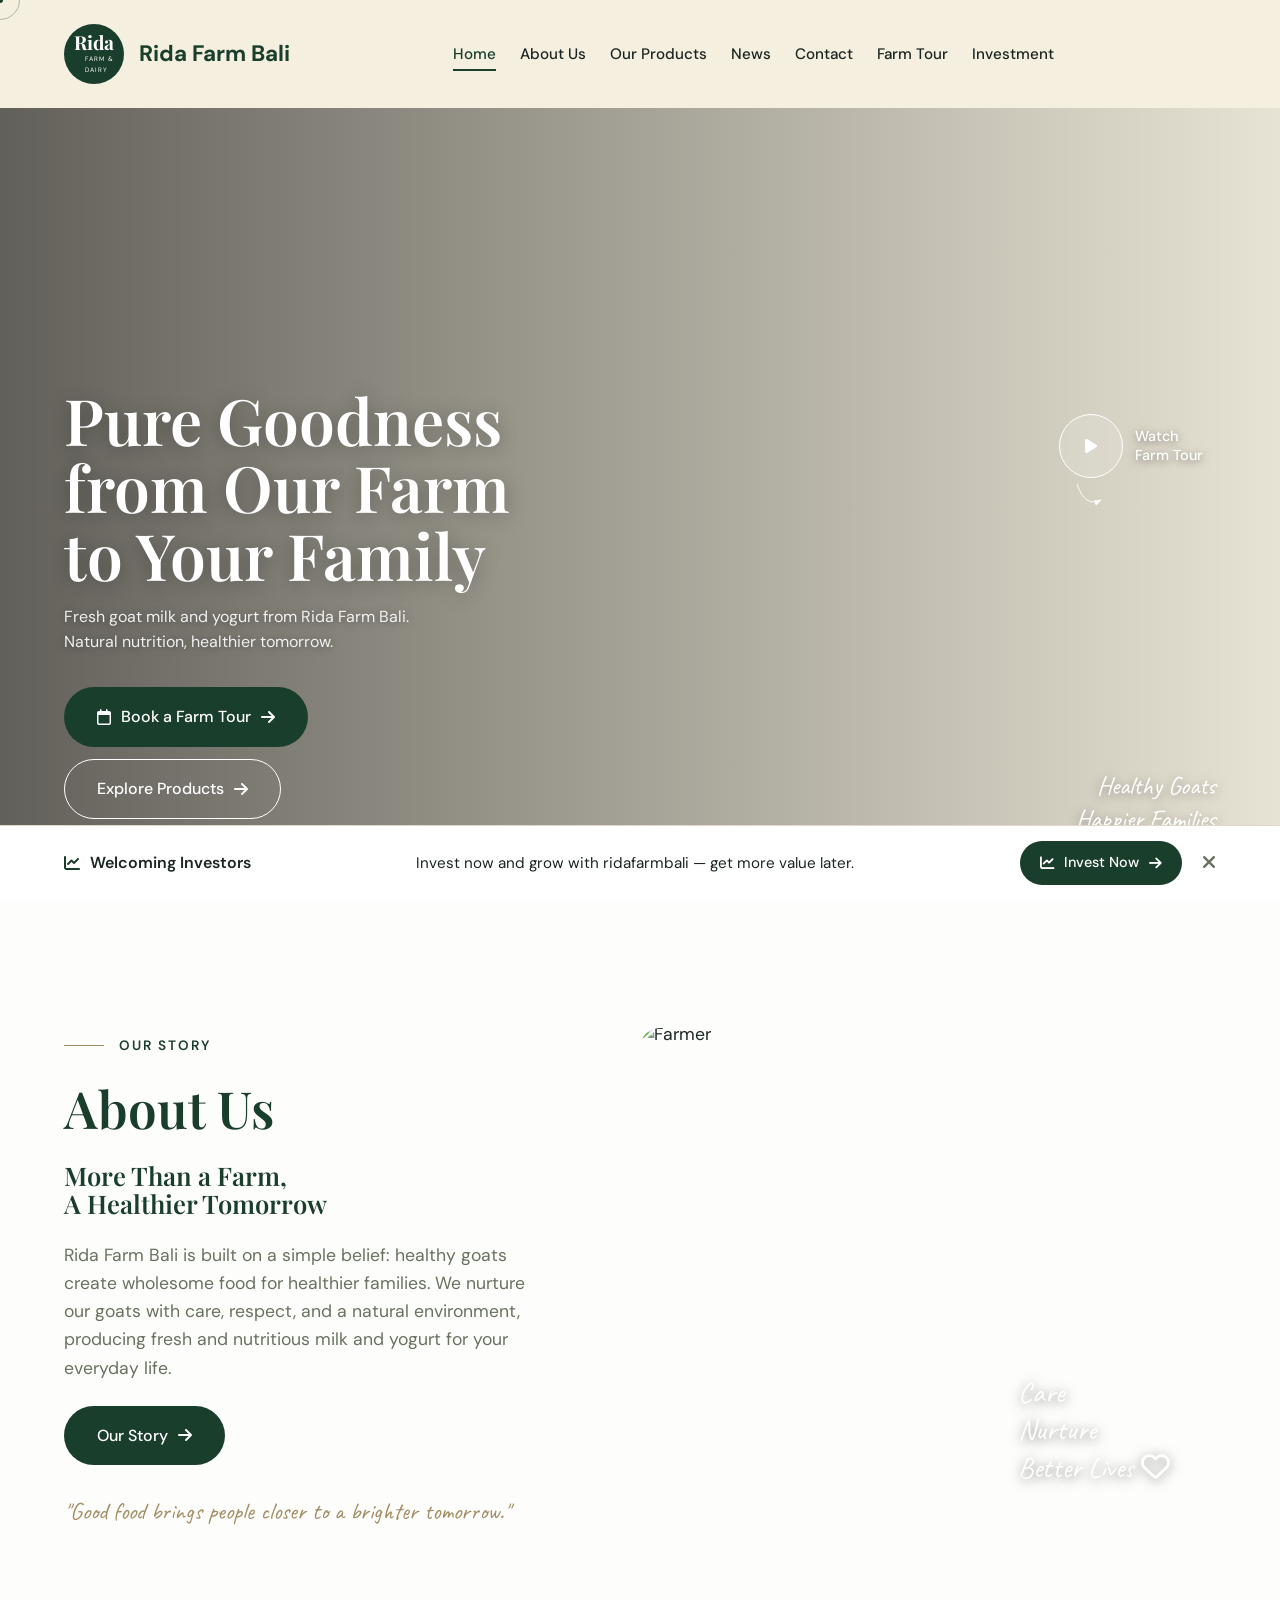
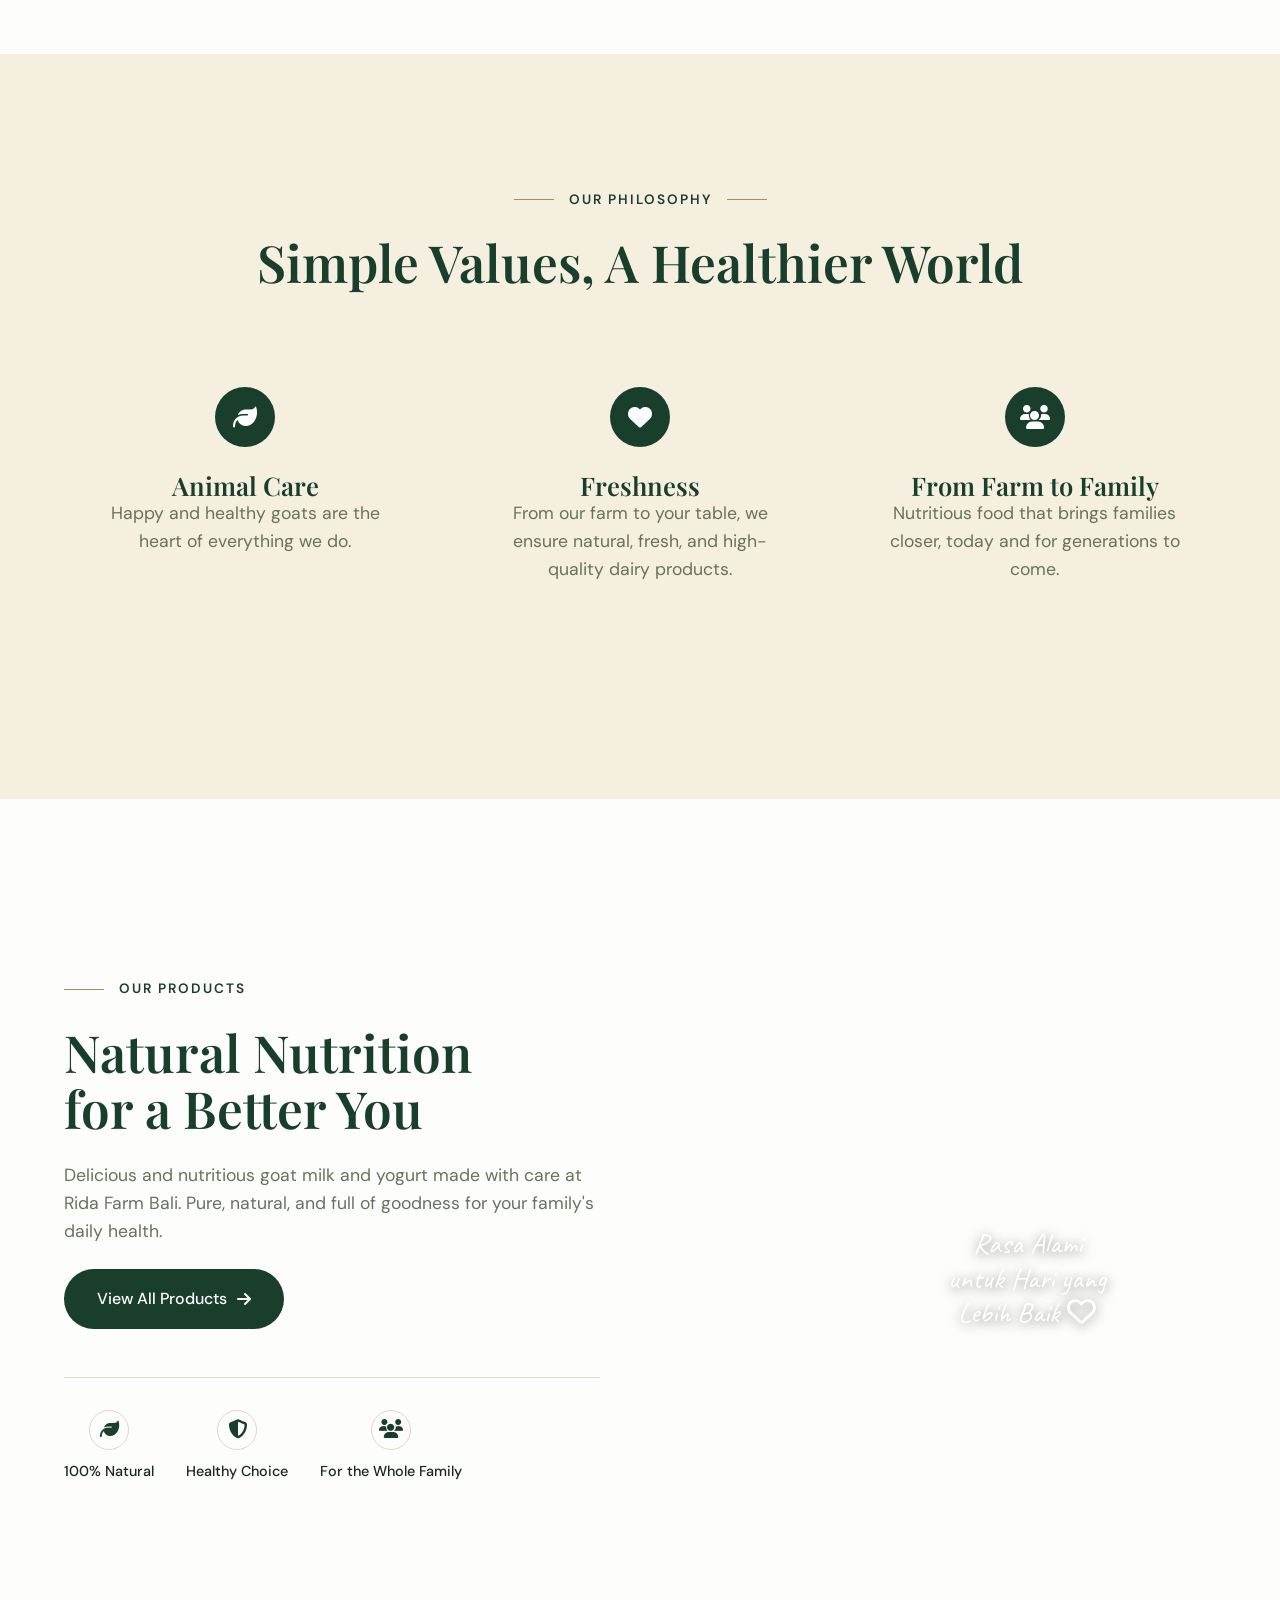
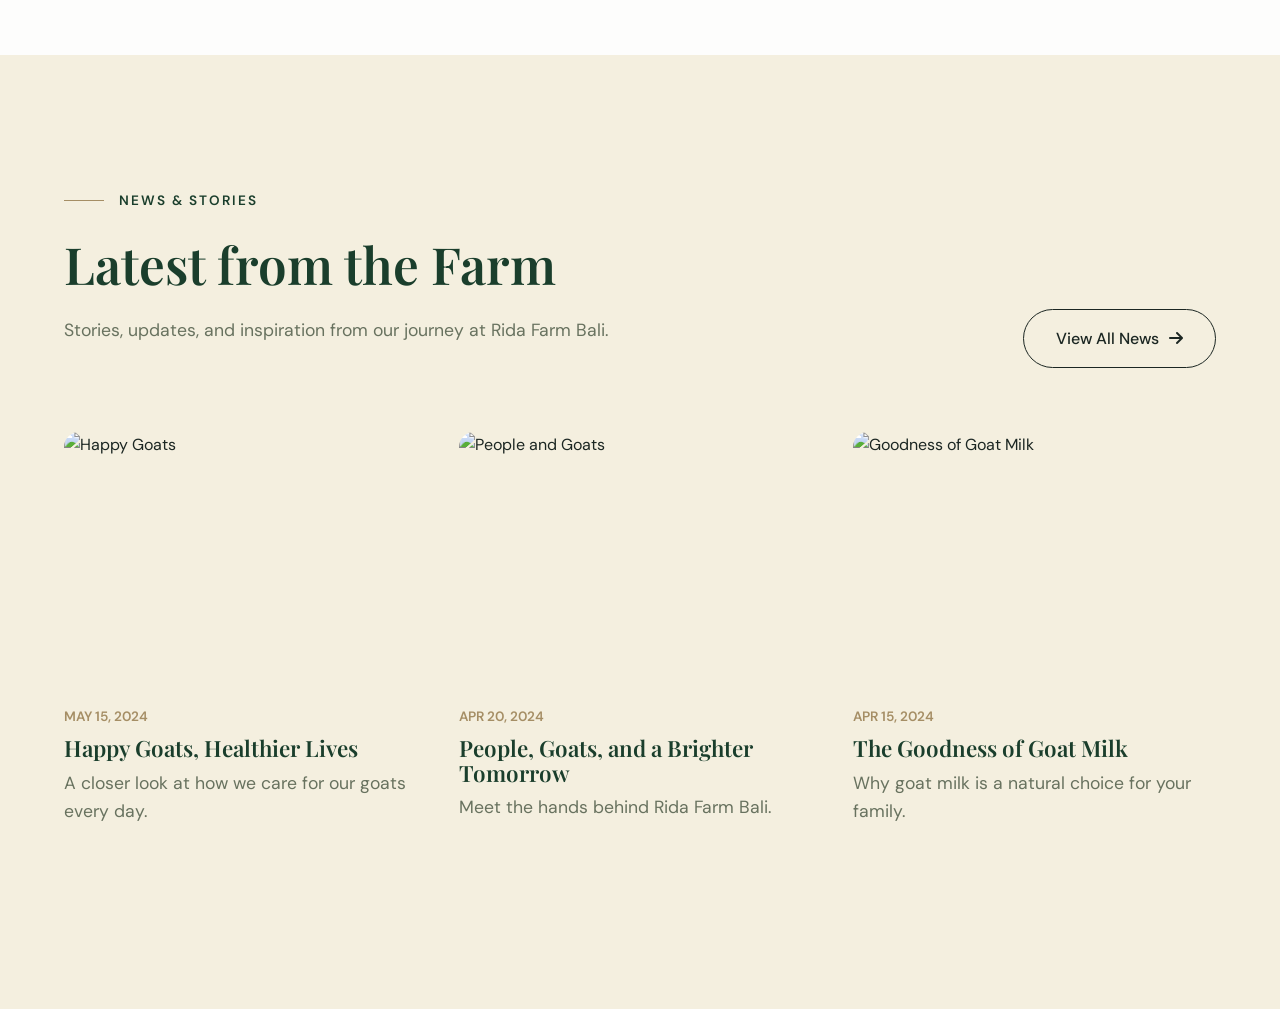
==== commit b12b8910: "Adjust navigation link spacing for improved layout consistency" ====
--- a/vanilla/index.html
+++ b/vanilla/index.html
@@ -1,269 +1,366 @@
-<!DOCTYPE html>
+<!doctype html>
 <html lang="en">
-<head>
-    <meta charset="UTF-8">
-    <meta name="viewport" content="width=device-width, initial-scale=1.0">
-    <title>Rida Farm Bali</title>
-    <!-- Fonts -->
-    <link rel="preconnect" href="https://fonts.googleapis.com">
-    <link rel="preconnect" href="https://fonts.gstatic.com" crossorigin>
-    <link href="https://fonts.googleapis.com/css2?family=Caveat:wght@400;500;600;700&family=DM+Sans:ital,opsz,wght@0,9..40,100..1000;1,9..40,100..1000&family=Playfair+Display:ital,wght@0,400..900;1,400..900&display=swap" rel="stylesheet">
-    <!-- FontAwesome -->
-    <link rel="stylesheet" href="https://cdnjs.cloudflare.com/ajax/libs/font-awesome/6.4.0/css/all.min.css">
-    <!-- Custom CSS -->
-    <link rel="stylesheet" href="style.css">
-</head>
-<body class="loading">
-    
-    <!-- Custom Cursor -->
-    <div class="cursor-dot"></div>
-    <div class="cursor-outline"></div>
-
-    <!-- Page Loader -->
-    <div class="loader">
-        <div class="loader-text">Rida Farm Bali</div>
-        <div class="loader-progress"></div>
-    </div>
-
-    <!-- Navigation -->
-    <nav class="navbar">
-        <div class="nav-container">
-            <a href="#" class="logo">
-                <div class="logo-image">
-                    <!-- Text based logo for placeholder to mimic the real one -->
-                    <span class="logo-main">Rida</span>
-                    <span class="logo-sub">FARM & DAIRY</span>
-                </div>
-                <div class="logo-text">
-                    <span class="brand-name">ridafarmbali</span>
-                    <span class="brand-tag">Good Milk &middot; Brighter Tomorrows</span>
-                </div>
-            </a>
-            <div class="nav-links">
-                <a href="#" class="nav-link active">Home</a>
-                <a href="#" class="nav-link">About Us</a>
-                <a href="#" class="nav-link">Our Products</a>
-                <a href="#" class="nav-link">News</a>
-                <a href="#" class="nav-link">Contact</a>
-            </div>
-            <div class="nav-actions">
-                <button class="menu-btn" aria-label="Toggle menu">
-                    <span class="hamburger"></span>
-                </button>
-            </div>
-        </div>
-    </nav>
-
-    <main>
-        <!-- Hero Section -->
-        <section class="hero">
-            <!-- Full width background image -->
-            <div class="hero-bg-wrap">
-                <img src="https://images.unsplash.com/photo-1524024973431-2ad916746881?auto=format&fit=crop&q=80&w=1920" alt="Goat at Rida Farm" class="hero-bg-img">
-                <div class="hero-overlay"></div>
-            </div>
-
-            <!-- Left: text content -->
-            <div class="hero-content">
-                <h1 class="hero-title">Pure Goodness<br>from Our Farm<br>to Your Family</h1>
-                <p class="hero-desc">Fresh goat milk and yogurt from Rida Farm Bali.<br>Natural nutrition, healthier tomorrow.</p>
-                <div class="hero-buttons">
-                    <a href="#" class="btn btn-primary magnetic">
-                        <i class="fa-regular fa-calendar"></i> Book a Farm Tour <i class="fa-solid fa-arrow-right icon-right"></i>
-                    </a>
-                    <a href="#" class="btn btn-outline-white magnetic">
-                        Explore Products <i class="fa-solid fa-arrow-right icon-right"></i>
-                    </a>
-                </div>
-            </div>
-
-            <!-- Top-right: play button -->
-            <div class="hero-play">
-                <a href="#" class="play-btn magnetic">
-                    <i class="fa-solid fa-play"></i>
-                </a>
-                <span class="play-text">Watch<br>Farm Tour</span>
-                <svg class="drawn-arrow" width="40" height="40" viewBox="0 0 100 100">
-                    <path d="M20,20 Q40,80 80,60" fill="none" stroke="#fff" stroke-width="2.5" marker-end="url(#arrowhead)"/>
-                    <defs>
-                        <marker id="arrowhead" markerWidth="8" markerHeight="6" refX="7" refY="3" orient="auto">
-                            <polygon points="0 0, 8 3, 0 6" fill="#fff" />
-                        </marker>
-                    </defs>
-                </svg>
-            </div>
-
-            <!-- Bottom-right: handwritten text -->
-            <div class="hero-handwritten handwritten">
-                Healthy Goats<br>Happier Families
-            </div>
-        </section>
-
-        <!-- About Section -->
-        <section class="about section-padding bg-white">
-            <div class="container">
-                <div class="about-grid">
-                    <div class="about-content">
-                        <div class="subheading animate-fade-up">
-                            <span class="line"></span> OUR STORY
-                        </div>
-                        <h2 class="animate-text">About Us</h2>
-                        <h3 class="animate-text">More Than a Farm,<br>A Healthier Tomorrow</h3>
-                        <p class="animate-fade-up">Rida Farm Bali is built on a simple belief: healthy goats create wholesome food for healthier families. We nurture our goats with care, respect, and a natural environment, producing fresh and nutritious milk and yogurt for your everyday life.</p>
-                        <div class="animate-fade-up mt-4">
-                            <a href="#" class="btn btn-primary magnetic">Our Story <i class="fa-solid fa-arrow-right icon-right"></i></a>
-                        </div>
-                        <div class="quote handwritten animate-fade-up">"Good food brings people closer to a brighter tomorrow."</div>
-                    </div>
-                    <div class="about-visual">
-                        <div class="about-img-main reveal-wrap">
-                            <img src="https://images.unsplash.com/photo-1580271920379-1436b1715545?auto=format&fit=crop&q=80&w=800" alt="Farmer" class="parallax-img" data-speed="0.05">
-                            <div class="handwritten about-handwritten animate-fade-up">Care<br>Nurture<br>Better Lives <i class="fa-regular fa-heart"></i></div>
-                        </div>
-                    </div>
-                </div>
-            </div>
-        </section>
-
-        <!-- Philosophy Section -->
-        <section class="philosophy section-padding">
-            <div class="container text-center">
-                <div class="subheading justify-center animate-fade-up">
-                    <span class="line"></span> OUR PHILOSOPHY <span class="line"></span>
-                </div>
-                <h2 class="animate-text section-title">Simple Values, A Healthier World</h2>
-                <div class="philosophy-grid">
-                    <div class="feature-card animate-stagger">
-                        <div class="feature-icon"><i class="fa-solid fa-leaf"></i></div>
-                        <h3>Animal Care</h3>
-                        <p>Happy and healthy goats are the heart of everything we do.</p>
-                    </div>
-                    <div class="feature-card animate-stagger">
-                        <div class="feature-icon"><i class="fa-solid fa-heart"></i></div>
-                        <h3>Freshness</h3>
-                        <p>From our farm to your table, we ensure natural, fresh, and high-quality dairy products.</p>
-                    </div>
-                    <div class="feature-card animate-stagger">
-                        <div class="feature-icon"><i class="fa-solid fa-users"></i></div>
-                        <h3>From Farm to Family</h3>
-                        <p>Nutritious food that brings families closer, today and for generations to come.</p>
-                    </div>
-                </div>
-            </div>
-        </section>
-
-        <!-- Products Section -->
-        <section class="products section-padding bg-white">
-            <div class="container">
-                <div class="products-grid">
-                    <div class="products-content">
-                        <div class="subheading animate-fade-up">
-                            <span class="line"></span> OUR PRODUCTS
-                        </div>
-                        <h2 class="animate-text">Natural Nutrition<br>for a Better You</h2>
-                        <p class="animate-fade-up">Delicious and nutritious goat milk and yogurt made with care at Rida Farm Bali. Pure, natural, and full of goodness for your family's daily health.</p>
-                        <div class="animate-fade-up mt-4">
-                            <a href="#" class="btn btn-primary magnetic">View All Products <i class="fa-solid fa-arrow-right icon-right"></i></a>
-                        </div>
-                        <div class="product-features animate-fade-up">
-                            <div class="p-feature">
-                                <div class="p-icon"><i class="fa-solid fa-leaf"></i></div>
-                                <span>100% Natural</span>
-                            </div>
-                            <div class="p-feature">
-                                <div class="p-icon"><i class="fa-solid fa-shield-halved"></i></div>
-                                <span>Healthy Choice</span>
-                            </div>
-                            <div class="p-feature">
-                                <div class="p-icon"><i class="fa-solid fa-users"></i></div>
-                                <span>For the Whole Family</span>
-                            </div>
-                        </div>
-                    </div>
-                    <div class="products-visual">
-                        <div class="products-img-wrap reveal-wrap">
-                            <img src="https://images.unsplash.com/photo-1517448931760-9bf4414148c5?auto=format&fit=crop&q=80&w=800" alt="Products" class="parallax-img">
-                            <div class="handwritten products-handwritten animate-scale">
-                                Rasa Alami<br>untuk Hari yang<br>Lebih Baik <i class="fa-regular fa-heart"></i>
-                            </div>
-                        </div>
-                    </div>
-                </div>
-            </div>
-        </section>
-
-        <!-- News Section -->
-        <section class="news section-padding">
-            <div class="container">
-                <div class="news-header">
-                    <div class="news-header-left">
-                        <div class="subheading animate-fade-up">
-                            <span class="line"></span> NEWS & STORIES
-                        </div>
-                        <h2 class="animate-text">Latest from the Farm</h2>
-                        <p class="animate-fade-up">Stories, updates, and inspiration from our journey at Rida Farm Bali.</p>
-                    </div>
-                    <div class="news-header-right animate-fade-up">
-                        <a href="#" class="btn btn-outline magnetic">View All News <i class="fa-solid fa-arrow-right icon-right"></i></a>
-                    </div>
-                </div>
-                <div class="news-grid">
-                    <a href="#" class="news-card animate-stagger">
-                        <div class="news-img-wrap">
-                            <img src="https://images.unsplash.com/photo-1499115421298-dc3b4fe66c58?auto=format&fit=crop&q=80&w=600" alt="Happy Goats">
-                        </div>
-                        <div class="news-content">
-                            <span class="news-date">May 15, 2024</span>
-                            <h3 class="news-title">Happy Goats, Healthier Lives</h3>
-                            <p class="news-excerpt">A closer look at how we care for our goats every day.</p>
-                        </div>
-                    </a>
-                    <a href="#" class="news-card animate-stagger">
-                        <div class="news-img-wrap">
-                            <img src="https://images.unsplash.com/photo-1596426924463-983524bf0085?auto=format&fit=crop&q=80&w=600" alt="People and Goats">
-                        </div>
-                        <div class="news-content">
-                            <span class="news-date">Apr 20, 2024</span>
-                            <h3 class="news-title">People, Goats, and a Brighter Tomorrow</h3>
-                            <p class="news-excerpt">Meet the hands behind Rida Farm Bali.</p>
-                        </div>
-                    </a>
-                    <a href="#" class="news-card animate-stagger">
-                        <div class="news-img-wrap">
-                            <img src="https://images.unsplash.com/photo-1523473827533-2a64d0d36748?auto=format&fit=crop&q=80&w=600" alt="Goodness of Goat Milk">
-                        </div>
-                        <div class="news-content">
-                            <span class="news-date">Apr 15, 2024</span>
-                            <h3 class="news-title">The Goodness of Goat Milk</h3>
-                            <p class="news-excerpt">Why goat milk is a natural choice for your family.</p>
-                        </div>
-                    </a>
-                </div>
-            </div>
-        </section>
-    </main>
-
-
-    <!-- Sticky Investor Banner -->
-    <div class="investor-banner">
-        <div class="container banner-inner">
-            <div class="banner-left">
-                <i class="fa-solid fa-chart-line text-green"></i>
-                <span class="banner-title">Welcoming Investors</span>
-            </div>
-            <div class="banner-center">
-                Invest now and grow with ridafarmbali — get more value later.
-            </div>
-            <div class="banner-right">
-                <a href="#" class="btn btn-primary btn-sm magnetic">
-                    <i class="fa-solid fa-chart-line"></i> Invest Now <i class="fa-solid fa-arrow-right icon-right"></i>
-                </a>
-                <button class="banner-close"><i class="fa-solid fa-xmark"></i></button>
-            </div>
-        </div>
-    </div>
-
-    <!-- Main JS -->
-    <script src="main.js"></script>
-</body>
+	<head>
+		<meta charset="UTF-8" />
+		<meta name="viewport" content="width=device-width, initial-scale=1.0" />
+		<title>Rida Farm Bali</title>
+		<!-- Fonts -->
+		<link rel="preconnect" href="https://fonts.googleapis.com" />
+		<link rel="preconnect" href="https://fonts.gstatic.com" crossorigin />
+		<link
+			href="https://fonts.googleapis.com/css2?family=Caveat:wght@400;500;600;700&family=DM+Sans:ital,opsz,wght@0,9..40,100..1000;1,9..40,100..1000&family=Playfair+Display:ital,wght@0,400..900;1,400..900&display=swap"
+			rel="stylesheet"
+		/>
+		<!-- FontAwesome -->
+		<link
+			rel="stylesheet"
+			href="https://cdnjs.cloudflare.com/ajax/libs/font-awesome/6.4.0/css/all.min.css"
+		/>
+		<!-- Custom CSS -->
+		<link rel="stylesheet" href="style.css" />
+	</head>
+	<body class="loading">
+		<!-- Custom Cursor -->
+		<div class="cursor-dot"></div>
+		<div class="cursor-outline"></div>
+
+		<!-- Page Loader -->
+		<div class="loader">
+			<div class="loader-text">Rida Farm Bali</div>
+			<div class="loader-progress"></div>
+		</div>
+
+		<!-- Navigation -->
+		<nav class="navbar">
+			<div class="nav-container">
+				<a href="#" class="logo">
+					<div class="logo-image">
+						<!-- Text based logo for placeholder to mimic the real one -->
+						<span class="logo-main">Rida</span>
+						<span class="logo-sub">FARM & DAIRY</span>
+					</div>
+					<div class="logo-text">
+						<span class="brand-name">Rida Farm Bali</span>
+					</div>
+				</a>
+				<div class="nav-links">
+					<a href="#" class="nav-link active">Home</a>
+					<a href="#" class="nav-link">About Us</a>
+					<a href="#" class="nav-link">Our Products</a>
+					<a href="#" class="nav-link">News</a>
+					<a href="#" class="nav-link">Contact</a>
+					<a href="#" class="nav-link">Farm Tour</a>
+					<a href="#" class="nav-link">Investment</a>
+				</div>
+				<div class="nav-actions">
+					<button class="menu-btn" aria-label="Toggle menu">
+						<span class="hamburger"></span>
+					</button>
+				</div>
+			</div>
+		</nav>
+
+		<main>
+			<!-- Hero Section -->
+			<section class="hero">
+				<!-- Full width background image -->
+				<div class="hero-bg-wrap">
+					<img
+						src="https://images.unsplash.com/photo-1524024973431-2ad916746881?auto=format&fit=crop&q=80&w=1920"
+						alt="Goat at Rida Farm"
+						class="hero-bg-img"
+					/>
+					<div class="hero-overlay"></div>
+				</div>
+
+				<!-- Left: text content -->
+				<div class="hero-content">
+					<h1 class="hero-title">
+						Pure Goodness<br />from Our Farm<br />to Your Family
+					</h1>
+					<p class="hero-desc">
+						Fresh goat milk and yogurt from Rida Farm Bali.<br />Natural
+						nutrition, healthier tomorrow.
+					</p>
+					<div class="hero-buttons">
+						<a href="#" class="btn btn-primary magnetic">
+							<i class="fa-regular fa-calendar"></i> Book a Farm Tour
+							<i class="fa-solid fa-arrow-right icon-right"></i>
+						</a>
+						<a href="#" class="btn btn-outline-white magnetic">
+							Explore Products
+							<i class="fa-solid fa-arrow-right icon-right"></i>
+						</a>
+					</div>
+				</div>
+
+				<!-- Top-right: play button -->
+				<div class="hero-play">
+					<a href="#" class="play-btn magnetic">
+						<i class="fa-solid fa-play"></i>
+					</a>
+					<span class="play-text">Watch<br />Farm Tour</span>
+					<svg class="drawn-arrow" width="40" height="40" viewBox="0 0 100 100">
+						<path
+							d="M20,20 Q40,80 80,60"
+							fill="none"
+							stroke="#fff"
+							stroke-width="2.5"
+							marker-end="url(#arrowhead)"
+						/>
+						<defs>
+							<marker
+								id="arrowhead"
+								markerWidth="8"
+								markerHeight="6"
+								refX="7"
+								refY="3"
+								orient="auto"
+							>
+								<polygon points="0 0, 8 3, 0 6" fill="#fff" />
+							</marker>
+						</defs>
+					</svg>
+				</div>
+
+				<!-- Bottom-right: handwritten text -->
+				<div class="hero-handwritten handwritten">
+					Healthy Goats<br />Happier Families
+				</div>
+			</section>
+
+			<!-- About Section -->
+			<section class="about section-padding bg-white">
+				<div class="container">
+					<div class="about-grid">
+						<div class="about-content">
+							<div class="subheading animate-fade-up">
+								<span class="line"></span> OUR STORY
+							</div>
+							<h2 class="animate-text">About Us</h2>
+							<h3 class="animate-text">
+								More Than a Farm,<br />A Healthier Tomorrow
+							</h3>
+							<p class="animate-fade-up">
+								Rida Farm Bali is built on a simple belief: healthy goats create
+								wholesome food for healthier families. We nurture our goats with
+								care, respect, and a natural environment, producing fresh and
+								nutritious milk and yogurt for your everyday life.
+							</p>
+							<div class="animate-fade-up mt-4">
+								<a href="#" class="btn btn-primary magnetic"
+									>Our Story <i class="fa-solid fa-arrow-right icon-right"></i
+								></a>
+							</div>
+							<div class="quote handwritten animate-fade-up">
+								"Good food brings people closer to a brighter tomorrow."
+							</div>
+						</div>
+						<div class="about-visual">
+							<div class="about-img-main reveal-wrap">
+								<img
+									src="https://images.unsplash.com/photo-1580271920379-1436b1715545?auto=format&fit=crop&q=80&w=800"
+									alt="Farmer"
+									class="parallax-img"
+									data-speed="0.05"
+								/>
+								<div class="handwritten about-handwritten animate-fade-up">
+									Care<br />Nurture<br />Better Lives
+									<i class="fa-regular fa-heart"></i>
+								</div>
+							</div>
+						</div>
+					</div>
+				</div>
+			</section>
+
+			<!-- Philosophy Section -->
+			<section class="philosophy section-padding">
+				<div class="container text-center">
+					<div class="subheading justify-center animate-fade-up">
+						<span class="line"></span> OUR PHILOSOPHY <span class="line"></span>
+					</div>
+					<h2 class="animate-text section-title">
+						Simple Values, A Healthier World
+					</h2>
+					<div class="philosophy-grid">
+						<div class="feature-card animate-stagger">
+							<div class="feature-icon"><i class="fa-solid fa-leaf"></i></div>
+							<h3>Animal Care</h3>
+							<p>Happy and healthy goats are the heart of everything we do.</p>
+						</div>
+						<div class="feature-card animate-stagger">
+							<div class="feature-icon"><i class="fa-solid fa-heart"></i></div>
+							<h3>Freshness</h3>
+							<p>
+								From our farm to your table, we ensure natural, fresh, and
+								high-quality dairy products.
+							</p>
+						</div>
+						<div class="feature-card animate-stagger">
+							<div class="feature-icon"><i class="fa-solid fa-users"></i></div>
+							<h3>From Farm to Family</h3>
+							<p>
+								Nutritious food that brings families closer, today and for
+								generations to come.
+							</p>
+						</div>
+					</div>
+				</div>
+			</section>
+
+			<!-- Products Section -->
+			<section class="products section-padding bg-white">
+				<div class="container">
+					<div class="products-grid">
+						<div class="products-content">
+							<div class="subheading animate-fade-up">
+								<span class="line"></span> OUR PRODUCTS
+							</div>
+							<h2 class="animate-text">
+								Natural Nutrition<br />for a Better You
+							</h2>
+							<p class="animate-fade-up">
+								Delicious and nutritious goat milk and yogurt made with care at
+								Rida Farm Bali. Pure, natural, and full of goodness for your
+								family's daily health.
+							</p>
+							<div class="animate-fade-up mt-4">
+								<a href="#" class="btn btn-primary magnetic"
+									>View All Products
+									<i class="fa-solid fa-arrow-right icon-right"></i
+								></a>
+							</div>
+							<div class="product-features animate-fade-up">
+								<div class="p-feature">
+									<div class="p-icon"><i class="fa-solid fa-leaf"></i></div>
+									<span>100% Natural</span>
+								</div>
+								<div class="p-feature">
+									<div class="p-icon">
+										<i class="fa-solid fa-shield-halved"></i>
+									</div>
+									<span>Healthy Choice</span>
+								</div>
+								<div class="p-feature">
+									<div class="p-icon"><i class="fa-solid fa-users"></i></div>
+									<span>For the Whole Family</span>
+								</div>
+							</div>
+						</div>
+						<div class="products-visual">
+							<div class="products-img-wrap reveal-wrap">
+								<img
+									src="https://images.unsplash.com/photo-1517448931760-9bf4414148c5?auto=format&fit=crop&q=80&w=800"
+									alt="Products"
+									class="parallax-img"
+								/>
+								<div class="handwritten products-handwritten animate-scale">
+									Rasa Alami<br />untuk Hari yang<br />Lebih Baik
+									<i class="fa-regular fa-heart"></i>
+								</div>
+							</div>
+						</div>
+					</div>
+				</div>
+			</section>
+
+			<!-- News Section -->
+			<section class="news section-padding">
+				<div class="container">
+					<div class="news-header">
+						<div class="news-header-left">
+							<div class="subheading animate-fade-up">
+								<span class="line"></span> NEWS & STORIES
+							</div>
+							<h2 class="animate-text">Latest from the Farm</h2>
+							<p class="animate-fade-up">
+								Stories, updates, and inspiration from our journey at Rida Farm
+								Bali.
+							</p>
+						</div>
+						<div class="news-header-right animate-fade-up">
+							<a href="#" class="btn btn-outline magnetic"
+								>View All News <i class="fa-solid fa-arrow-right icon-right"></i
+							></a>
+						</div>
+					</div>
+					<div class="news-grid">
+						<a href="#" class="news-card animate-stagger">
+							<div class="news-img-wrap">
+								<img
+									src="https://images.unsplash.com/photo-1499115421298-dc3b4fe66c58?auto=format&fit=crop&q=80&w=600"
+									alt="Happy Goats"
+								/>
+							</div>
+							<div class="news-content">
+								<span class="news-date">May 15, 2024</span>
+								<h3 class="news-title">Happy Goats, Healthier Lives</h3>
+								<p class="news-excerpt">
+									A closer look at how we care for our goats every day.
+								</p>
+							</div>
+						</a>
+						<a href="#" class="news-card animate-stagger">
+							<div class="news-img-wrap">
+								<img
+									src="https://images.unsplash.com/photo-1596426924463-983524bf0085?auto=format&fit=crop&q=80&w=600"
+									alt="People and Goats"
+								/>
+							</div>
+							<div class="news-content">
+								<span class="news-date">Apr 20, 2024</span>
+								<h3 class="news-title">
+									People, Goats, and a Brighter Tomorrow
+								</h3>
+								<p class="news-excerpt">
+									Meet the hands behind Rida Farm Bali.
+								</p>
+							</div>
+						</a>
+						<a href="#" class="news-card animate-stagger">
+							<div class="news-img-wrap">
+								<img
+									src="https://images.unsplash.com/photo-1523473827533-2a64d0d36748?auto=format&fit=crop&q=80&w=600"
+									alt="Goodness of Goat Milk"
+								/>
+							</div>
+							<div class="news-content">
+								<span class="news-date">Apr 15, 2024</span>
+								<h3 class="news-title">The Goodness of Goat Milk</h3>
+								<p class="news-excerpt">
+									Why goat milk is a natural choice for your family.
+								</p>
+							</div>
+						</a>
+					</div>
+				</div>
+			</section>
+		</main>
+
+		<!-- Sticky Investor Banner -->
+		<div class="investor-banner">
+			<div class="container banner-inner">
+				<div class="banner-left">
+					<i class="fa-solid fa-chart-line text-green"></i>
+					<span class="banner-title">Welcoming Investors</span>
+				</div>
+				<div class="banner-center">
+					Invest now and grow with ridafarmbali — get more value later.
+				</div>
+				<div class="banner-right">
+					<a href="#" class="btn btn-primary btn-sm magnetic">
+						<i class="fa-solid fa-chart-line"></i> Invest Now
+						<i class="fa-solid fa-arrow-right icon-right"></i>
+					</a>
+					<button class="banner-close">
+						<i class="fa-solid fa-xmark"></i>
+					</button>
+				</div>
+			</div>
+		</div>
+
+		<!-- Main JS -->
+		<script src="main.js"></script>
+	</body>
 </html>
--- a/vanilla/style.css
+++ b/vanilla/style.css
@@ -357,7 +357,7 @@
 
 .nav-links {
 	display: flex;
-	gap: 2rem;
+	gap: 1.5rem;
 }
 
 .nav-link {
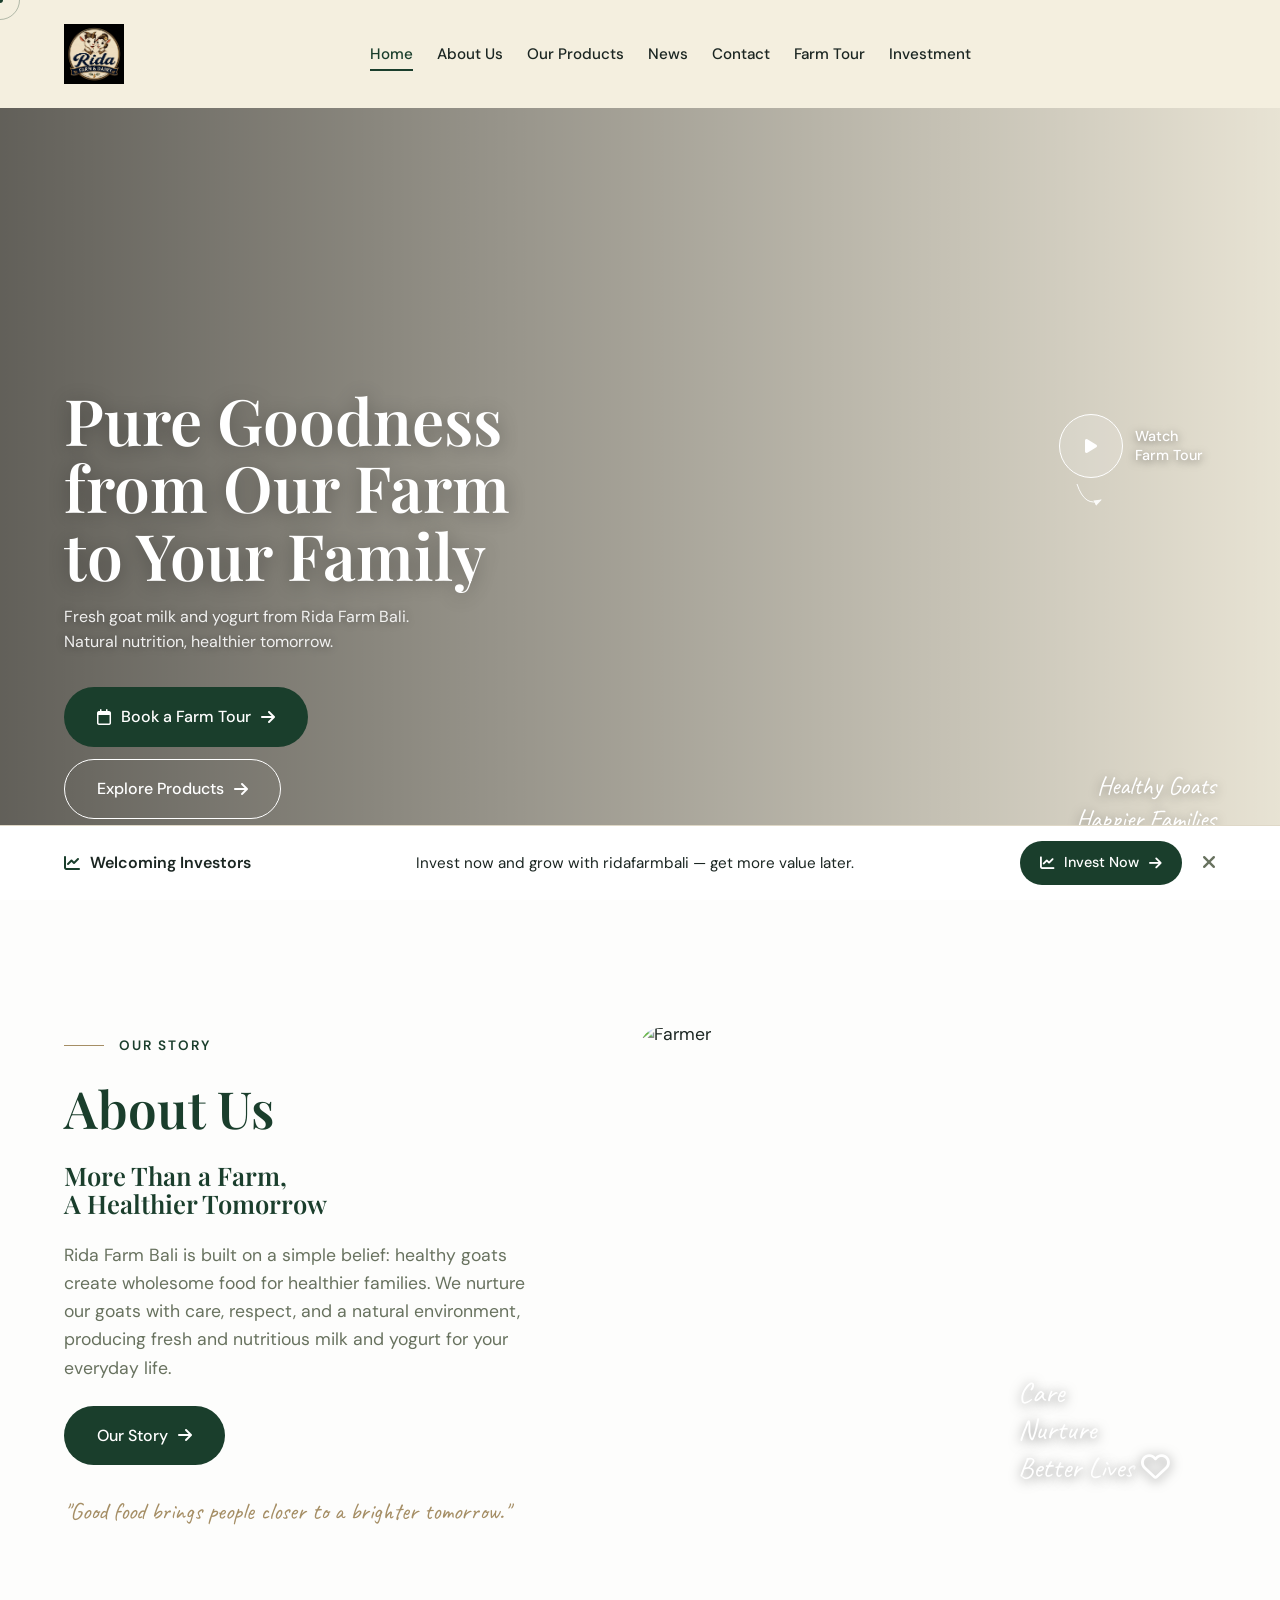
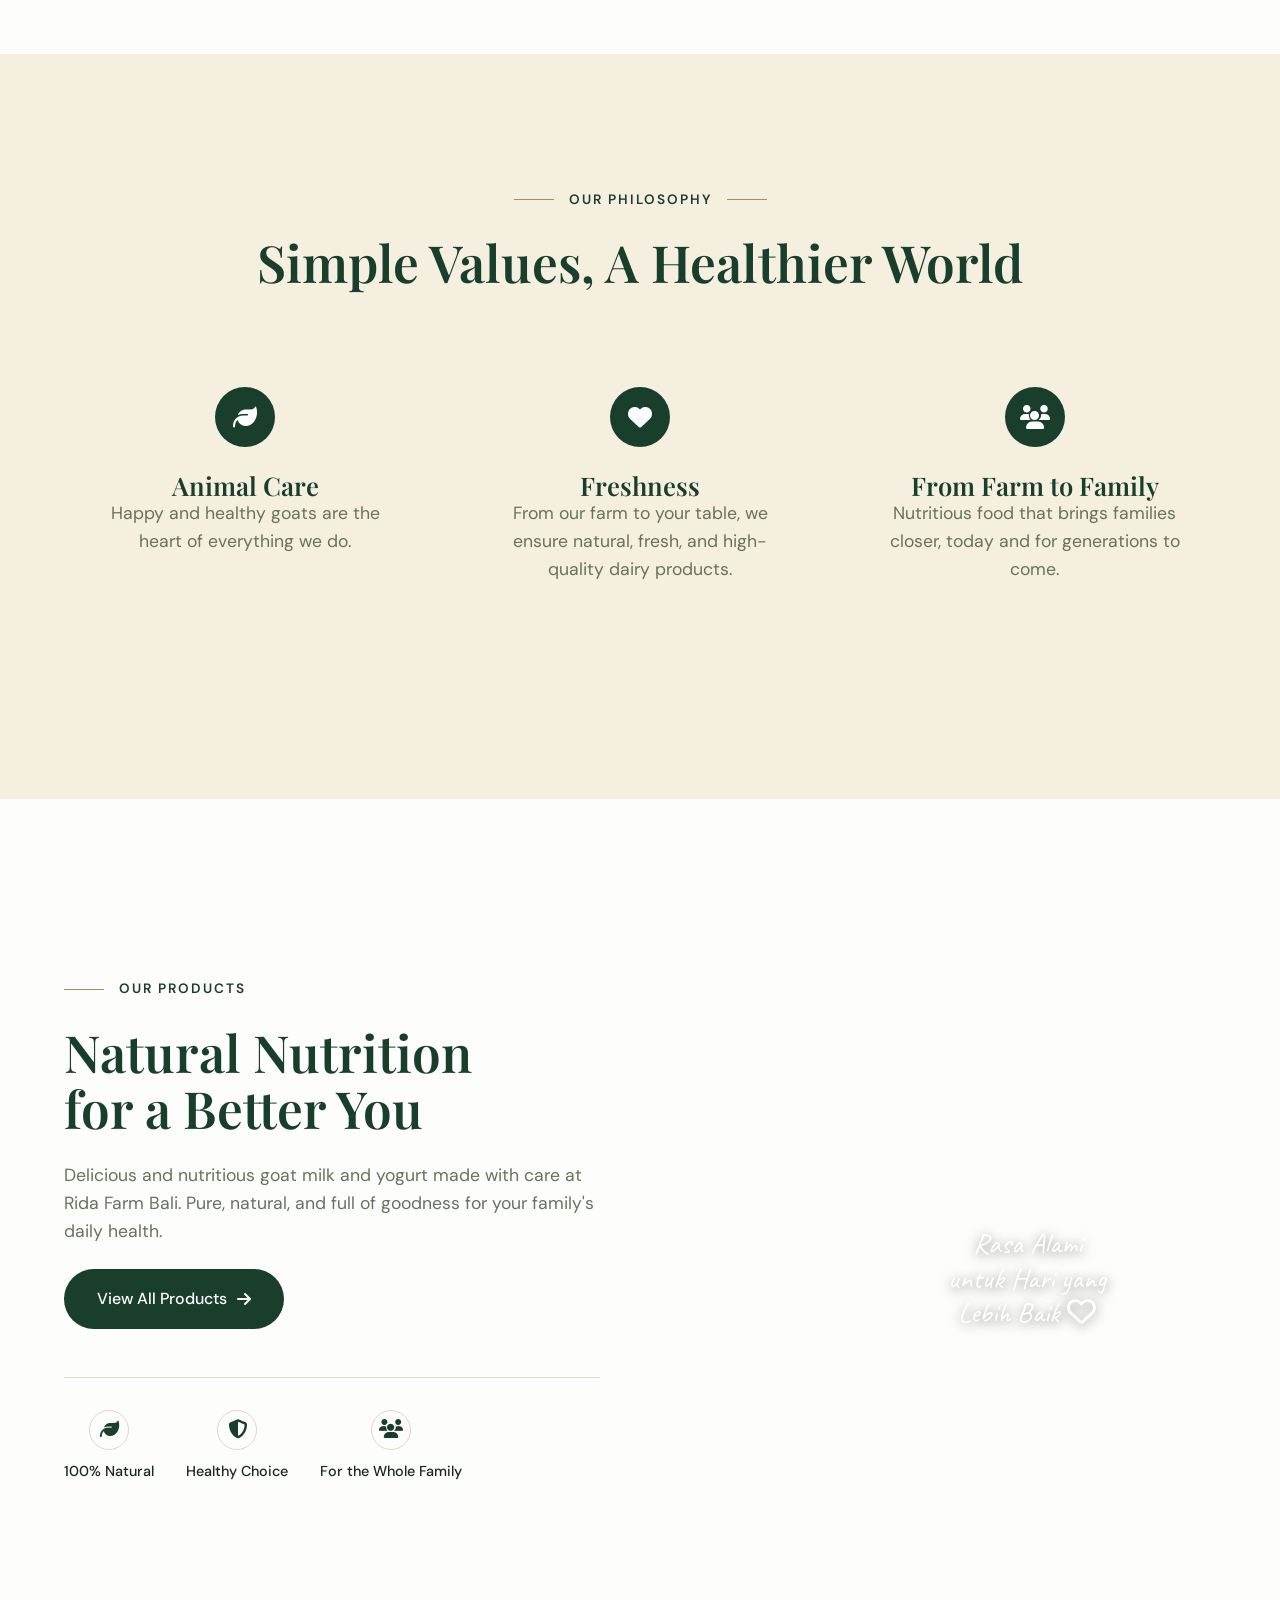
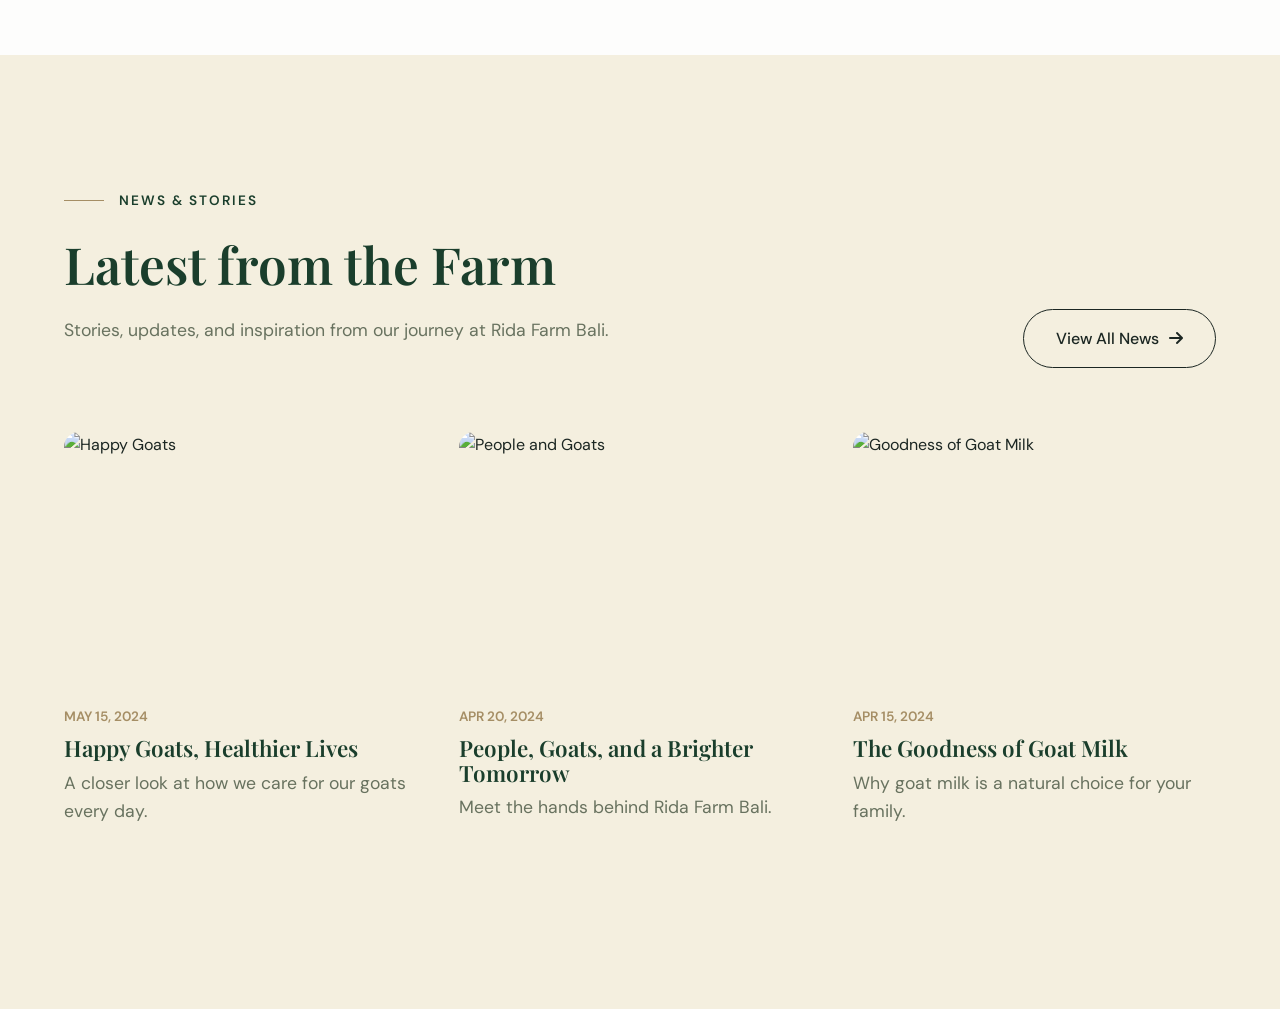
==== commit e5409f28: "Replace logo text with image and update styles for improved navbar appearance" ====
--- a/vanilla/index.html
+++ b/vanilla/index.html
@@ -34,14 +34,7 @@
 		<nav class="navbar">
 			<div class="nav-container">
 				<a href="#" class="logo">
-					<div class="logo-image">
-						<!-- Text based logo for placeholder to mimic the real one -->
-						<span class="logo-main">Rida</span>
-						<span class="logo-sub">FARM & DAIRY</span>
-					</div>
-					<div class="logo-text">
-						<span class="brand-name">Rida Farm Bali</span>
-					</div>
+					<img src="ridafarm-logo.jpg" alt="Rida Farm Bali Logo" class="logo-img">
 				</a>
 				<div class="nav-links">
 					<a href="#" class="nav-link active">Home</a>
--- a/vanilla/style.css
+++ b/vanilla/style.css
@@ -311,48 +311,12 @@
 	color: var(--primary);
 }
 
-.logo-image {
-	display: flex;
-	flex-direction: column;
-	align-items: center;
-	justify-content: center;
-	width: 60px;
-	height: 60px;
-	background: var(--primary);
-	color: white;
-	border-radius: 50%;
-	padding: 5px;
-}
-
-.logo-main {
-	font-family: var(--font-heading);
-	font-size: 1.2rem;
-	font-weight: 700;
-	line-height: 1;
-}
-
-.logo-sub {
-	font-size: 0.4rem;
-	letter-spacing: 1px;
-	margin-top: 2px;
-	margin-left: 1rem;
-}
-
-.logo-text {
-	display: flex;
-	flex-direction: column;
-}
-
-.brand-name {
-	font-weight: 700;
-	font-size: 1.4rem;
-	line-height: 1;
-}
-
-.brand-tag {
-	font-size: 0.75rem;
-	color: var(--text-light);
-	margin-top: 4px;
+.logo-img {
+	max-height: 60px;
+	width: auto;
+	object-fit: contain;
+	/* If the logo has a white background, mix-blend-mode can help it blend into the navbar */
+	mix-blend-mode: multiply;
 }
 
 .nav-links {
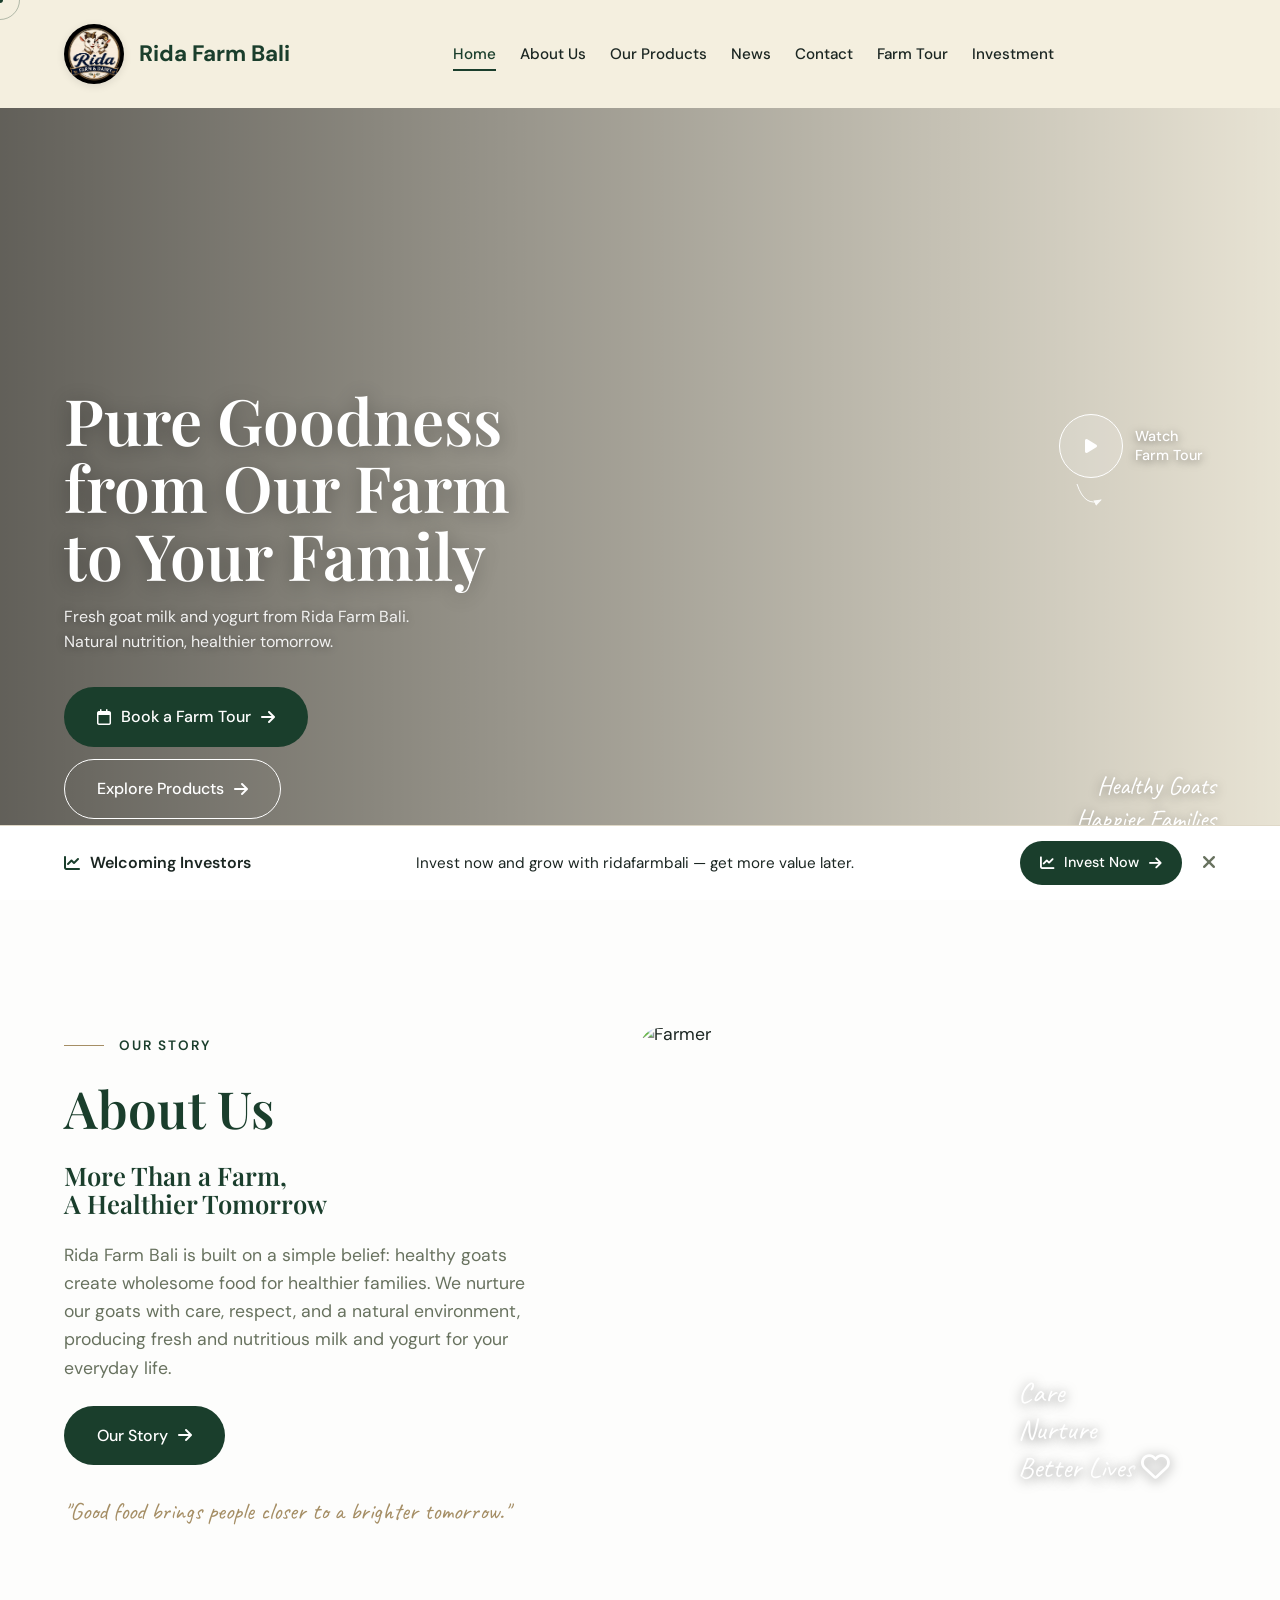
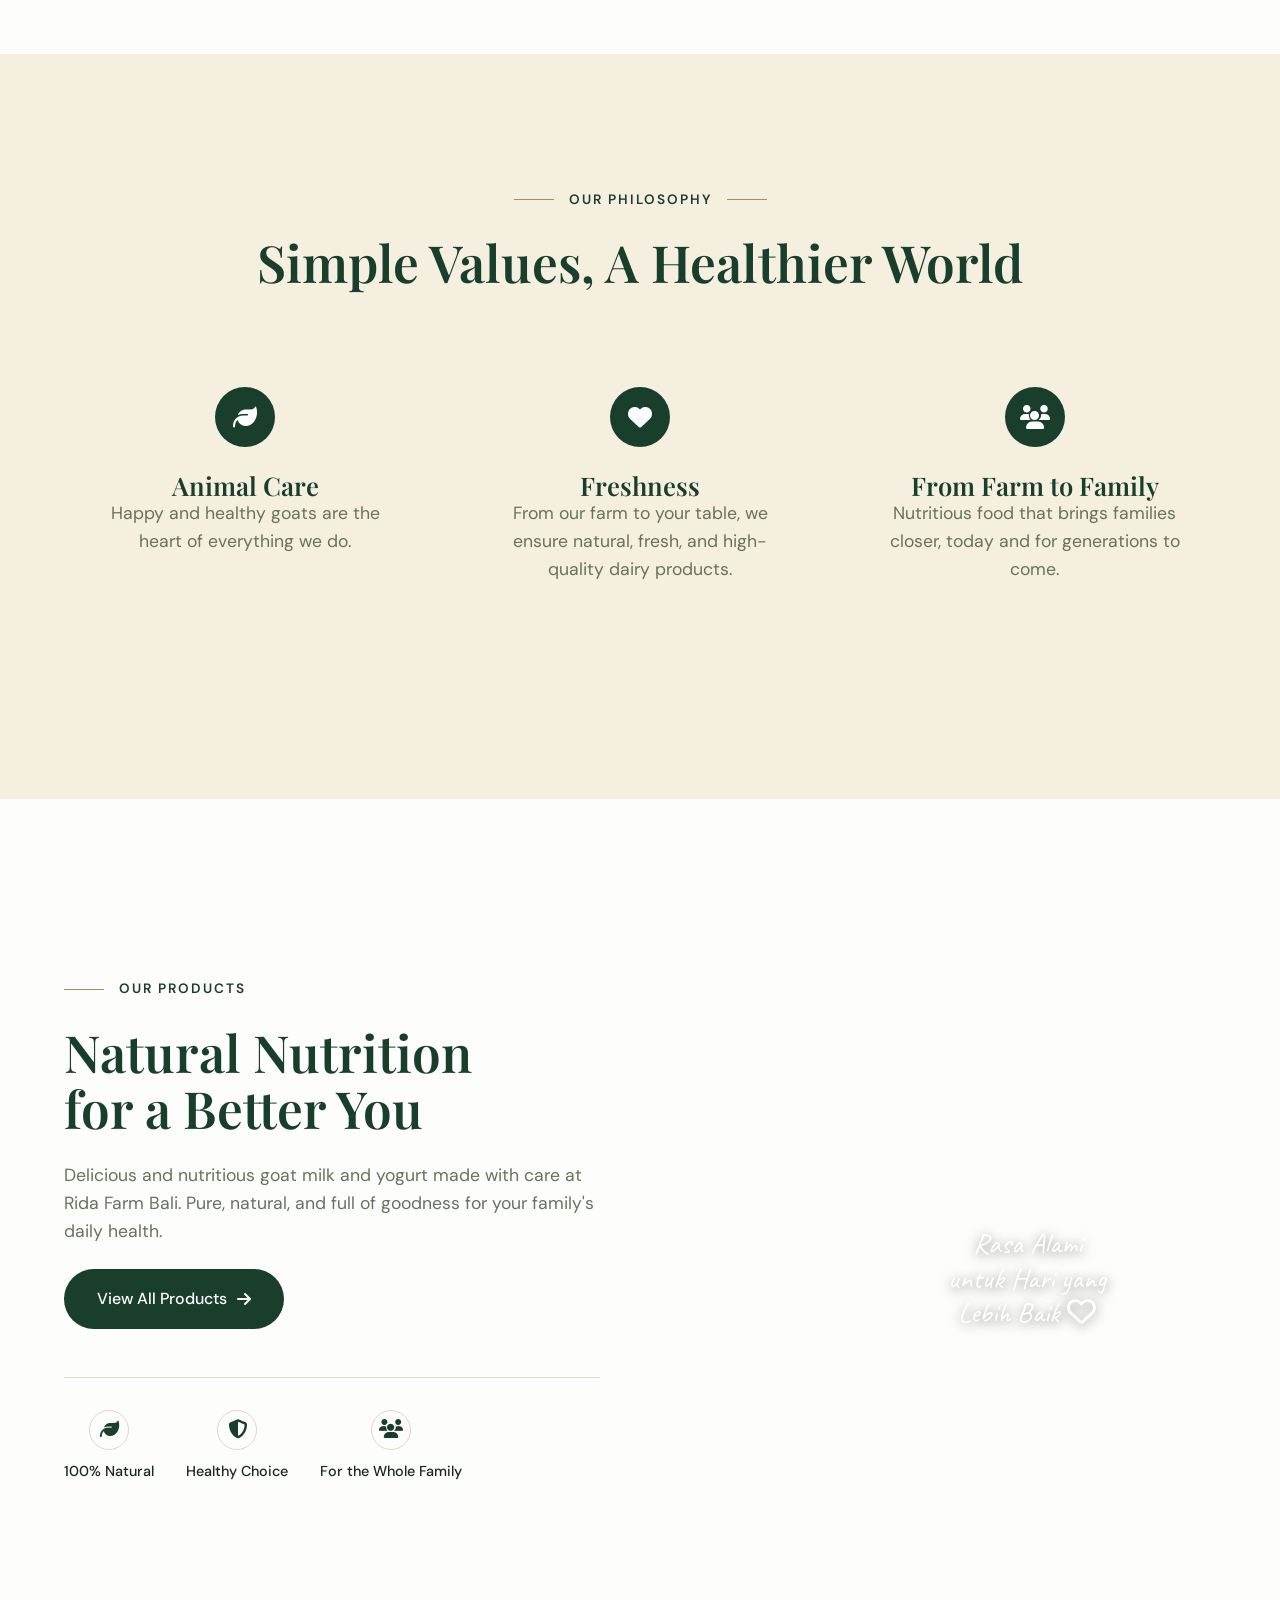
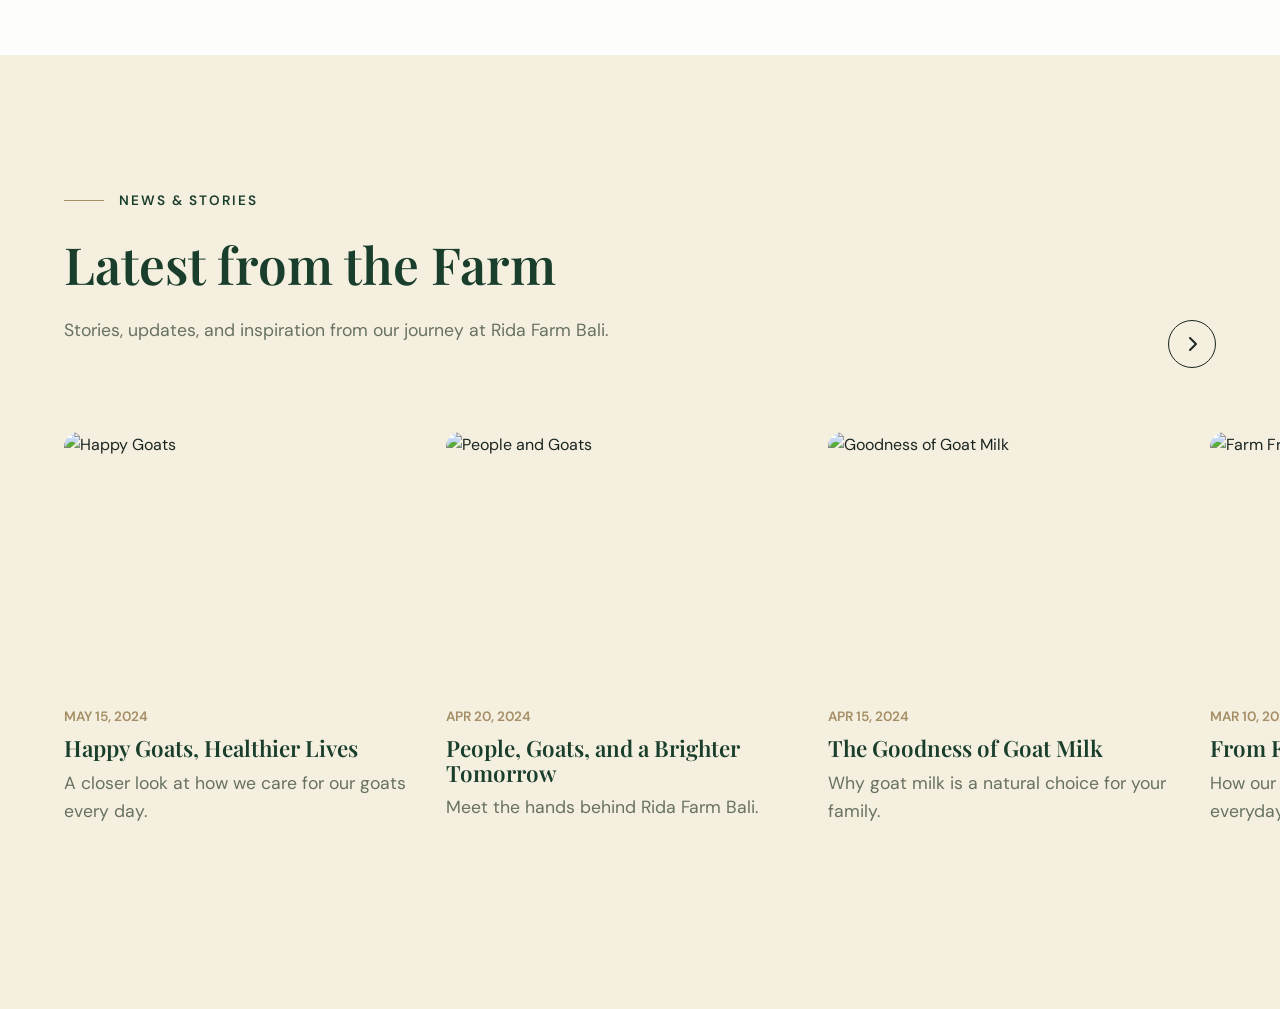
==== commit d4db98c2: "Implement news slider functionality and enhance logo styles for improved UI" ====
--- a/vanilla/index.html
+++ b/vanilla/index.html
@@ -35,6 +35,9 @@
 			<div class="nav-container">
 				<a href="#" class="logo">
 					<img src="ridafarm-logo.jpg" alt="Rida Farm Bali Logo" class="logo-img">
+					<div class="logo-text">
+						<span class="brand-name">Rida Farm Bali</span>
+					</div>
 				</a>
 				<div class="nav-links">
 					<a href="#" class="nav-link active">Home</a>
@@ -272,13 +275,19 @@
 								Bali.
 							</p>
 						</div>
-						<div class="news-header-right animate-fade-up">
-							<a href="#" class="btn btn-outline magnetic"
-								>View All News <i class="fa-solid fa-arrow-right icon-right"></i
-							></a>
-						</div>
-					</div>
-					<div class="news-grid">
+						<div class="news-header-right animate-fade-up" style="display: flex; gap: 10px;">
+							<button class="btn btn-outline magnetic slider-btn prev-btn" id="newsPrev" disabled>
+								<i class="fa-solid fa-chevron-left"></i>
+							</button>
+							<button class="btn btn-outline magnetic slider-btn next-btn" id="newsNext">
+								<i class="fa-solid fa-chevron-right"></i>
+							</button>
+						</div>
+					</div>
+				</div>
+				<!-- Break out of container so slider bleeds to the edge -->
+				<div class="news-slider-wrap">
+					<div class="news-grid" id="newsSlider">
 						<a href="#" class="news-card animate-stagger">
 							<div class="news-img-wrap">
 								<img
@@ -326,6 +335,22 @@
 								</p>
 							</div>
 						</a>
+						<!-- 4th card to demonstrate the sneak peek slider functionality -->
+						<a href="#" class="news-card animate-stagger">
+							<div class="news-img-wrap">
+								<img
+									src="https://images.unsplash.com/photo-1517448931760-9bf4414148c5?auto=format&fit=crop&q=80&w=600"
+									alt="Farm Fresh Products"
+								/>
+							</div>
+							<div class="news-content">
+								<span class="news-date">Mar 10, 2024</span>
+								<h3 class="news-title">From Farm to Table</h3>
+								<p class="news-excerpt">
+									How our products reach you fresh everyday.
+								</p>
+							</div>
+						</a>
 					</div>
 				</div>
 			</section>
--- a/vanilla/style.css
+++ b/vanilla/style.css
@@ -312,11 +312,23 @@
 }
 
 .logo-img {
-	max-height: 60px;
-	width: auto;
-	object-fit: contain;
-	/* If the logo has a white background, mix-blend-mode can help it blend into the navbar */
-	mix-blend-mode: multiply;
+	height: 60px;
+	width: 60px;
+	border-radius: 50%;
+	object-fit: cover; /* Ensures the image fills the circle without stretching */
+	overflow: hidden;
+	box-shadow: 0 2px 8px rgba(0,0,0,0.1); /* Optional: slight shadow to make it pop */
+}
+
+.logo-text {
+	display: flex;
+	flex-direction: column;
+}
+
+.brand-name {
+	font-weight: 700;
+	font-size: 1.4rem;
+	line-height: 1;
 }
 
 .nav-links {
@@ -703,15 +715,37 @@
 	max-width: 600px;
 }
 
+.slider-btn {
+	padding: 0;
+	width: 48px;
+	height: 48px;
+	border-radius: 50%;
+	justify-content: center;
+	transition: opacity 0.3s ease, transform 0.3s ease, background-color 0.3s ease, color 0.3s ease;
+}
+.slider-btn:disabled {
+	opacity: 0 !important;
+	pointer-events: none;
+}
+
+.news-slider-wrap {
+	width: 100%;
+}
+
 .news-grid {
 	display: flex;
 	overflow-x: auto;
 	scroll-snap-type: x mandatory;
 	gap: 2rem;
 	padding-bottom: 2rem;
+	padding-left: calc(max(0px, (100vw - 1400px) / 2) + 5vw);
+	padding-right: calc(max(0px, (100vw - 1400px) / 2) + 5vw);
+	scroll-padding-left: calc(max(0px, (100vw - 1400px) / 2) + 5vw);
+	scroll-padding-right: calc(max(0px, (100vw - 1400px) / 2) + 5vw);
 	-ms-overflow-style: none;
 	scrollbar-width: none;
 	-webkit-overflow-scrolling: touch;
+	cursor: grab;
 }
 
 .news-grid::-webkit-scrollbar {
@@ -722,9 +756,11 @@
 	text-decoration: none;
 	color: inherit;
 	display: block;
-	flex: 0 0 calc(33.333% - 1.33rem);
+	flex: 0 0 350px;
 	scroll-snap-align: start;
 	min-width: 300px;
+	user-select: none; /* Prevents text selection while dragging */
+	-webkit-user-drag: none; /* Prevents native link dragging */
 }
 
 .news-img-wrap {
@@ -738,7 +774,9 @@
 	width: 100%;
 	height: 100%;
 	object-fit: cover;
-	transition: transform 0.8s ease;
+	transition: transform 0.5s ease;
+	-webkit-user-drag: none; /* Prevents native image dragging ghost */
+	pointer-events: none; /* Let the card handle clicks */
 }
 
 .news-card:hover .news-img-wrap img {
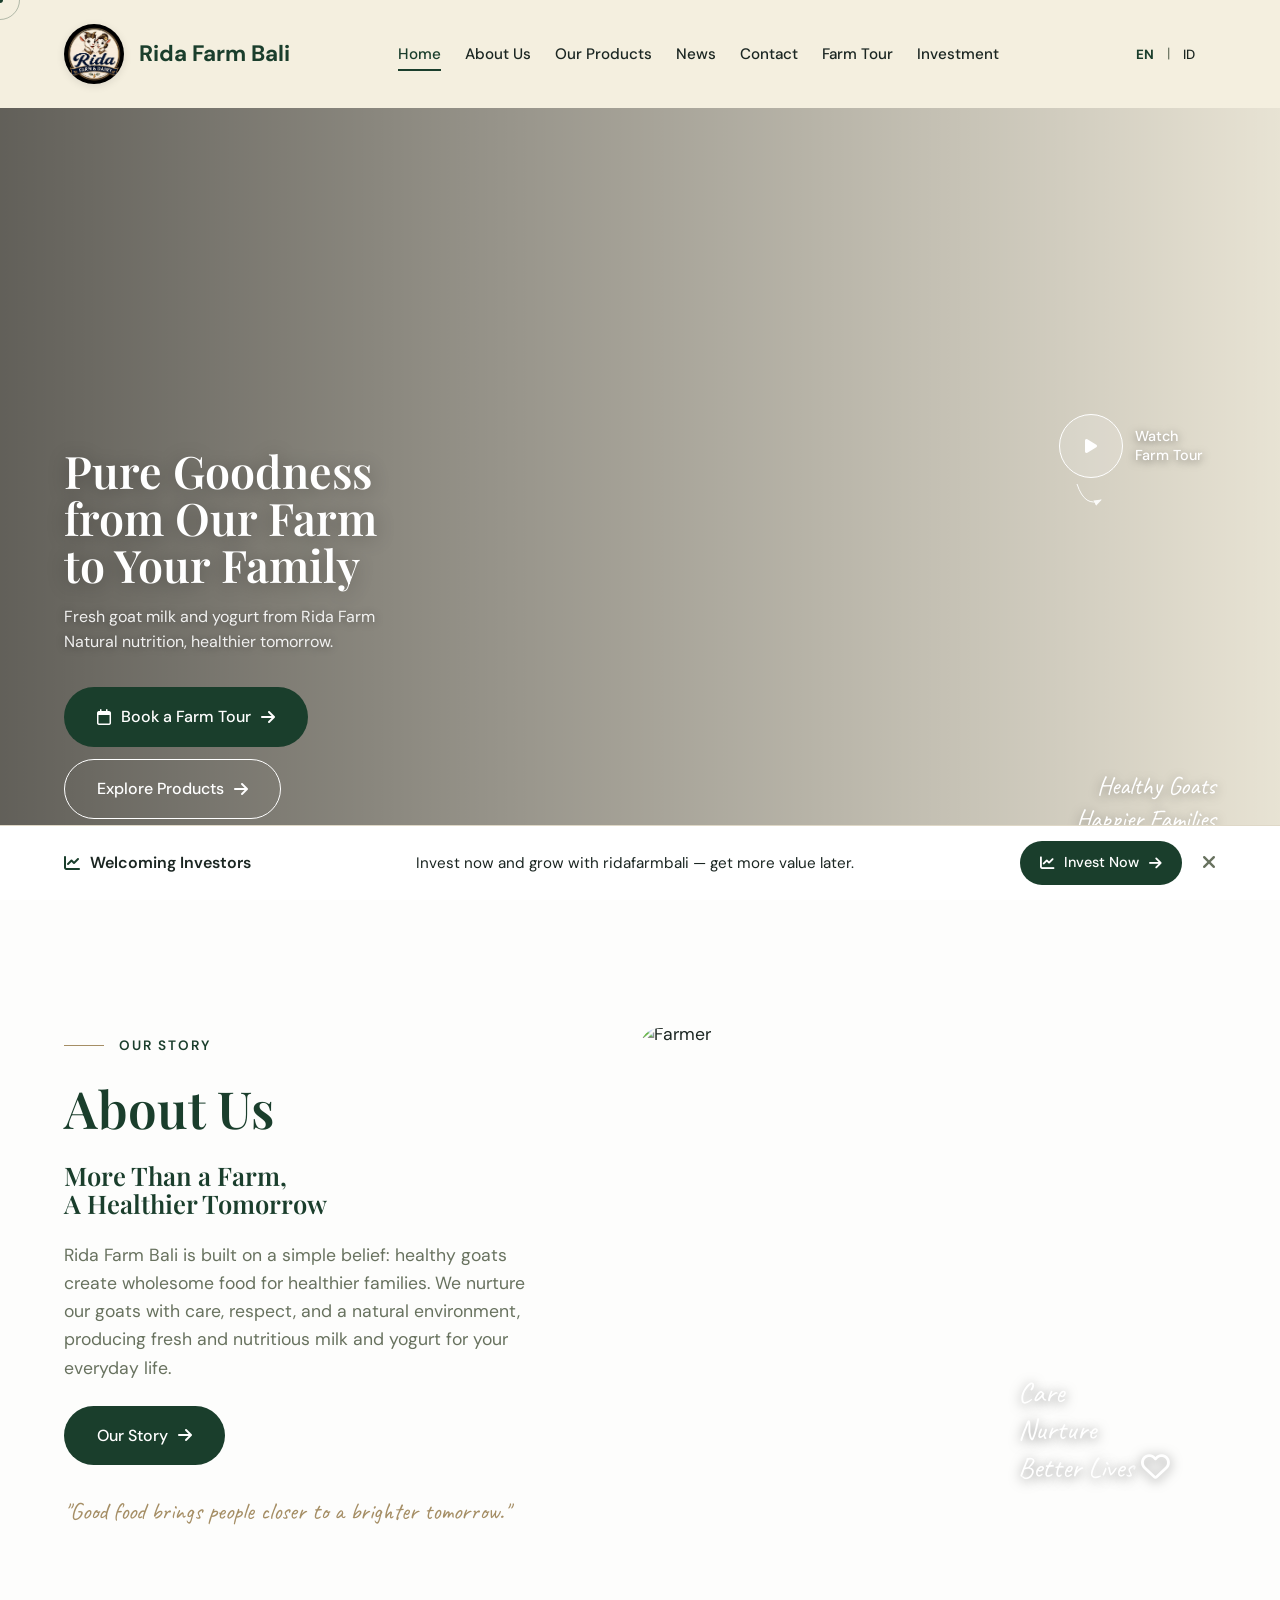
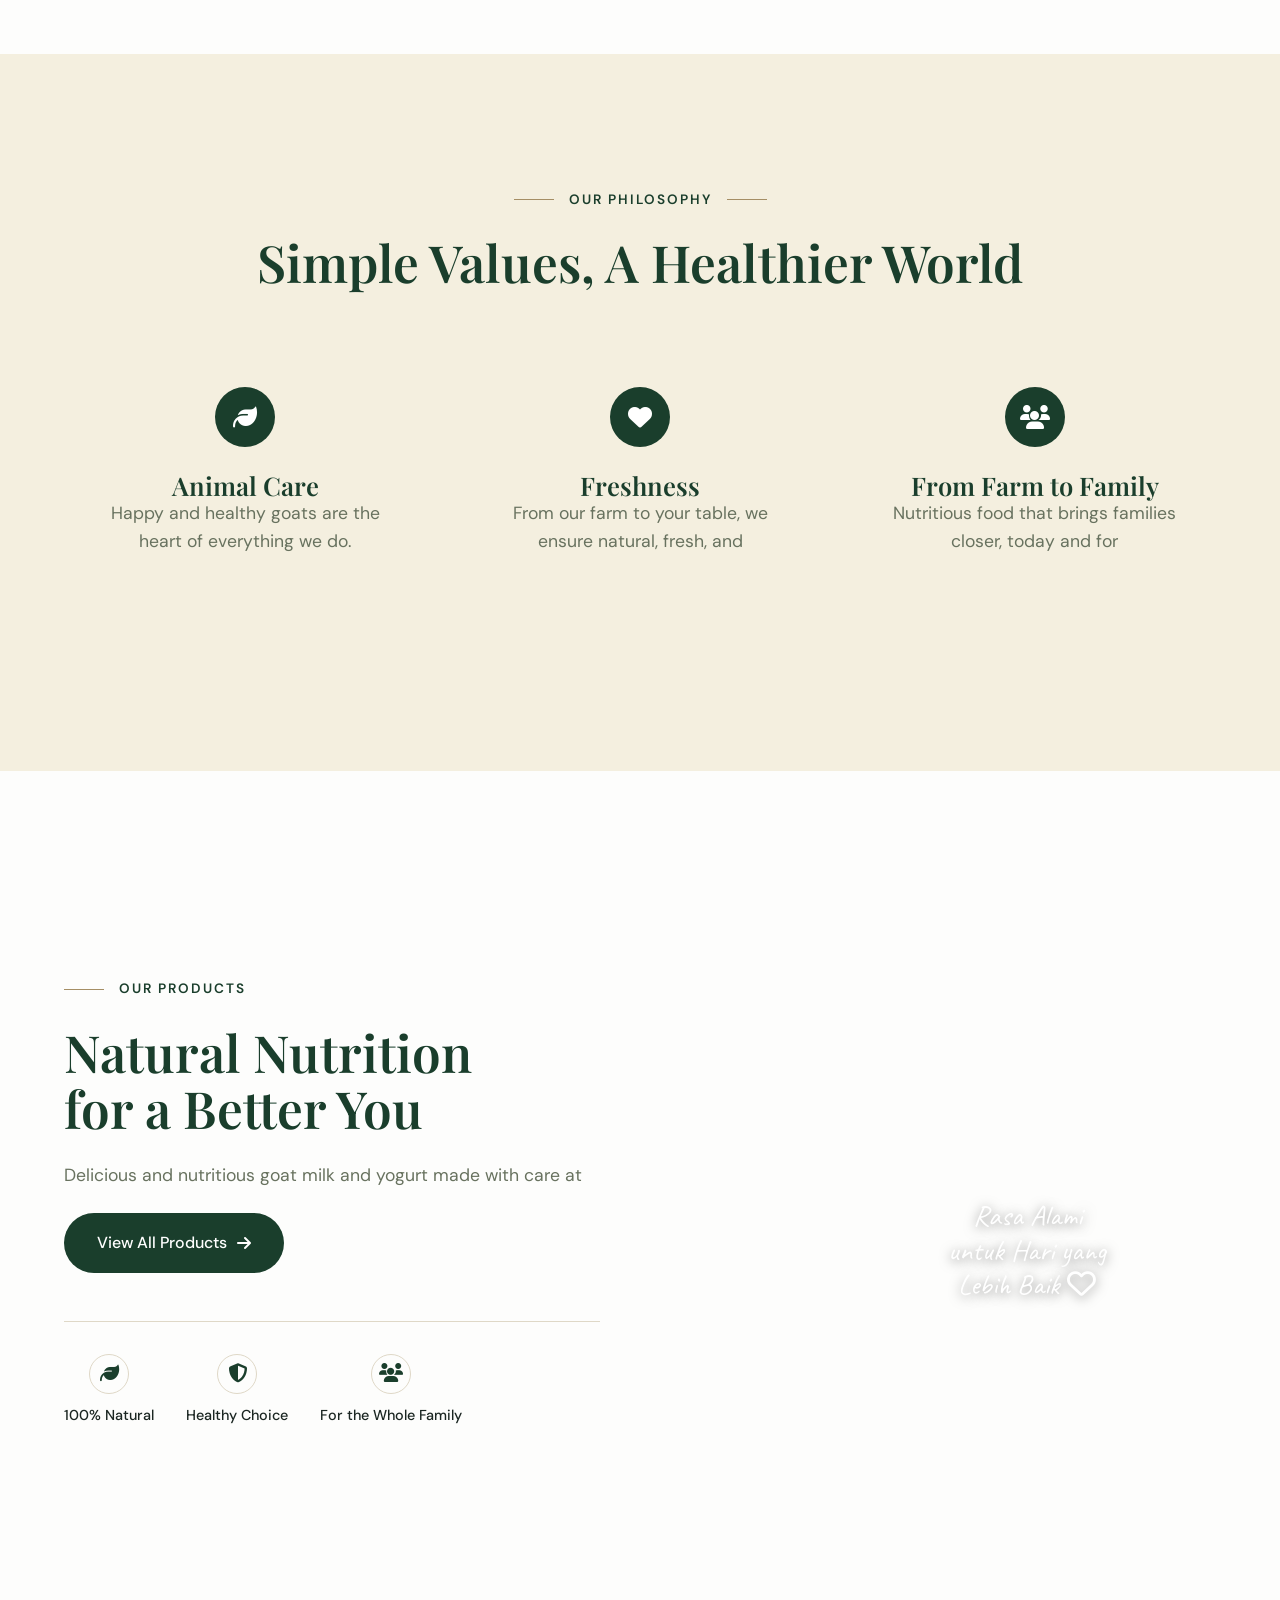
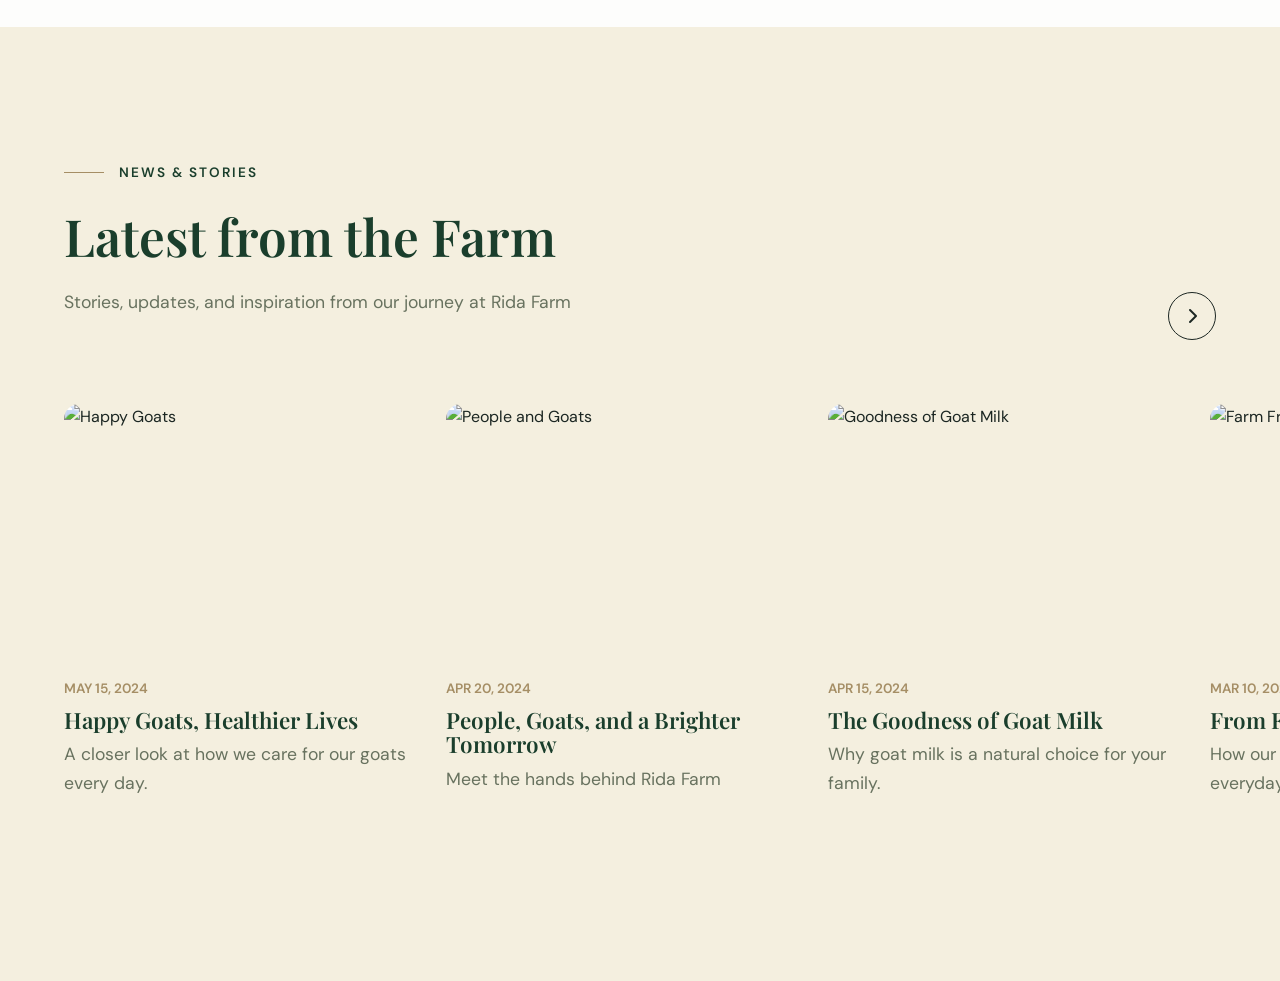
==== commit 90db0f55: "Add language switcher functionality and improve navbar styles" ====
--- a/vanilla/index.html
+++ b/vanilla/index.html
@@ -40,15 +40,22 @@
 					</div>
 				</a>
 				<div class="nav-links">
-					<a href="#" class="nav-link active">Home</a>
-					<a href="#" class="nav-link">About Us</a>
-					<a href="#" class="nav-link">Our Products</a>
-					<a href="#" class="nav-link">News</a>
-					<a href="#" class="nav-link">Contact</a>
-					<a href="#" class="nav-link">Farm Tour</a>
-					<a href="#" class="nav-link">Investment</a>
+					<a href="#home" class="nav-link active" data-i18n="nav_home">Home</a>
+					<a href="#about" class="nav-link" data-i18n="nav_about">About Us</a>
+					<a href="#products" class="nav-link" data-i18n="nav_products">Our Products</a>
+					<a href="#news" class="nav-link" data-i18n="nav_news">News</a>
+					<a href="#" class="nav-link" data-i18n="nav_contact">Contact</a>
+					<a href="#" class="nav-link" data-i18n="nav_tour">Farm Tour</a>
+					<a href="#" class="nav-link" data-i18n="nav_invest">Investment</a>
+				</div>
+				
+				<div class="lang-switcher">
+					<button class="lang-btn active" data-lang="en">EN</button>
+					<span class="lang-sep">|</span>
+					<button class="lang-btn" data-lang="id">ID</button>
 				</div>
 				<div class="nav-actions">
+
 					<button class="menu-btn" aria-label="Toggle menu">
 						<span class="hamburger"></span>
 					</button>
@@ -58,7 +65,7 @@
 
 		<main>
 			<!-- Hero Section -->
-			<section class="hero">
+			<section class="hero" id="home">
 				<!-- Full width background image -->
 				<div class="hero-bg-wrap">
 					<img
@@ -75,7 +82,7 @@
 						Pure Goodness<br />from Our Farm<br />to Your Family
 					</h1>
 					<p class="hero-desc">
-						Fresh goat milk and yogurt from Rida Farm Bali.<br />Natural
+						Fresh goat milk and yogurt from Rida Farm <br />Natural
 						nutrition, healthier tomorrow.
 					</p>
 					<div class="hero-buttons">
@@ -84,7 +91,7 @@
 							<i class="fa-solid fa-arrow-right icon-right"></i>
 						</a>
 						<a href="#" class="btn btn-outline-white magnetic">
-							Explore Products
+							<span data-i18n="hero_btn_explore">Explore Products</span>
 							<i class="fa-solid fa-arrow-right icon-right"></i>
 						</a>
 					</div>
@@ -126,7 +133,7 @@
 			</section>
 
 			<!-- About Section -->
-			<section class="about section-padding bg-white">
+			<section class="about section-padding bg-white" id="about">
 				<div class="container">
 					<div class="about-grid">
 						<div class="about-content">
@@ -160,7 +167,7 @@
 									class="parallax-img"
 									data-speed="0.05"
 								/>
-								<div class="handwritten about-handwritten animate-fade-up">
+								<div class="handwritten about-handwritten animate-fade-up" data-i18n="about_handwritten">
 									Care<br />Nurture<br />Better Lives
 									<i class="fa-regular fa-heart"></i>
 								</div>
@@ -171,34 +178,34 @@
 			</section>
 
 			<!-- Philosophy Section -->
-			<section class="philosophy section-padding">
+			<section class="philosophy section-padding" id="philosophy">
 				<div class="container text-center">
 					<div class="subheading justify-center animate-fade-up">
-						<span class="line"></span> OUR PHILOSOPHY <span class="line"></span>
-					</div>
-					<h2 class="animate-text section-title">
-						Simple Values, A Healthier World
+						<span class="line"></span> <span data-i18n="phil_sub">OUR PHILOSOPHY</span> <span class="line"></span>
+					</div>
+					<h2 class="animate-text section-title" data-i18n="about_title">
+						<span data-i18n="phil_title">Simple Values, A Healthier World</span>
 					</h2>
 					<div class="philosophy-grid">
 						<div class="feature-card animate-stagger">
 							<div class="feature-icon"><i class="fa-solid fa-leaf"></i></div>
-							<h3>Animal Care</h3>
-							<p>Happy and healthy goats are the heart of everything we do.</p>
+							<h3 data-i18n="phil_card1_title">Animal Care</h3>
+							<p data-i18n="phil_card1_desc">Happy and healthy goats are the heart of everything we do.</p>
 						</div>
 						<div class="feature-card animate-stagger">
 							<div class="feature-icon"><i class="fa-solid fa-heart"></i></div>
-							<h3>Freshness</h3>
+							<h3 data-i18n="phil_card2_title">Freshness</h3>
 							<p>
-								From our farm to your table, we ensure natural, fresh, and
-								high-quality dairy products.
+								<span data-i18n="phil_card2_desc">From our farm to your table, we ensure natural, fresh, and </span>
+								
 							</p>
 						</div>
 						<div class="feature-card animate-stagger">
 							<div class="feature-icon"><i class="fa-solid fa-users"></i></div>
-							<h3>From Farm to Family</h3>
+							<h3 data-i18n="phil_card3_title">From Farm to Family</h3>
 							<p>
-								Nutritious food that brings families closer, today and for
-								generations to come.
+								<span data-i18n="phil_card3_desc">Nutritious food that brings families closer, today and for </span>
+								
 							</p>
 						</div>
 					</div>
@@ -206,41 +213,41 @@
 			</section>
 
 			<!-- Products Section -->
-			<section class="products section-padding bg-white">
+			<section class="products section-padding bg-white" id="products">
 				<div class="container">
 					<div class="products-grid">
 						<div class="products-content">
 							<div class="subheading animate-fade-up">
-								<span class="line"></span> OUR PRODUCTS
+								<span class="line"></span> <span data-i18n="prod_sub">OUR PRODUCTS</span>
 							</div>
 							<h2 class="animate-text">
-								Natural Nutrition<br />for a Better You
+								<span data-i18n="prod_title">Natural Nutrition<br />for a Better You</span>
 							</h2>
 							<p class="animate-fade-up">
-								Delicious and nutritious goat milk and yogurt made with care at
-								Rida Farm Bali. Pure, natural, and full of goodness for your
-								family's daily health.
+								<span data-i18n="prod_desc">Delicious and nutritious goat milk and yogurt made with care at  </span>
+								
+								
 							</p>
 							<div class="animate-fade-up mt-4">
 								<a href="#" class="btn btn-primary magnetic"
-									>View All Products
+									><span data-i18n="prod_btn">View All Products</span>
 									<i class="fa-solid fa-arrow-right icon-right"></i
 								></a>
 							</div>
 							<div class="product-features animate-fade-up">
 								<div class="p-feature">
 									<div class="p-icon"><i class="fa-solid fa-leaf"></i></div>
-									<span>100% Natural</span>
+									<span data-i18n="prod_feat1">100% Natural</span>
 								</div>
 								<div class="p-feature">
 									<div class="p-icon">
 										<i class="fa-solid fa-shield-halved"></i>
 									</div>
-									<span>Healthy Choice</span>
+									<span data-i18n="prod_feat2">Healthy Choice</span>
 								</div>
 								<div class="p-feature">
 									<div class="p-icon"><i class="fa-solid fa-users"></i></div>
-									<span>For the Whole Family</span>
+									<span data-i18n="prod_feat3">For the Whole Family</span>
 								</div>
 							</div>
 						</div>
@@ -251,7 +258,7 @@
 									alt="Products"
 									class="parallax-img"
 								/>
-								<div class="handwritten products-handwritten animate-scale">
+								<div class="handwritten products-handwritten animate-scale" data-i18n="prod_handwritten">
 									Rasa Alami<br />untuk Hari yang<br />Lebih Baik
 									<i class="fa-regular fa-heart"></i>
 								</div>
@@ -262,17 +269,17 @@
 			</section>
 
 			<!-- News Section -->
-			<section class="news section-padding">
+			<section class="news section-padding" id="news">
 				<div class="container">
 					<div class="news-header">
 						<div class="news-header-left">
 							<div class="subheading animate-fade-up">
-								<span class="line"></span> NEWS & STORIES
-							</div>
-							<h2 class="animate-text">Latest from the Farm</h2>
+								<span class="line"></span> <span data-i18n="news_sub">NEWS & STORIES</span>
+							</div>
+							<h2 class="animate-text" data-i18n="news_title">Latest from the Farm</h2>
 							<p class="animate-fade-up">
-								Stories, updates, and inspiration from our journey at Rida Farm
-								Bali.
+								<span data-i18n="news_desc">Stories, updates, and inspiration from our journey at Rida Farm </span>
+								
 							</p>
 						</div>
 						<div class="news-header-right animate-fade-up" style="display: flex; gap: 10px;">
@@ -297,9 +304,9 @@
 							</div>
 							<div class="news-content">
 								<span class="news-date">May 15, 2024</span>
-								<h3 class="news-title">Happy Goats, Healthier Lives</h3>
+								<h3 class="news-title" data-i18n="news_card1_title">Happy Goats, Healthier Lives</h3>
 								<p class="news-excerpt">
-									A closer look at how we care for our goats every day.
+									<span data-i18n="news_card1_desc">A closer look at how we care for our goats every day.</span>
 								</p>
 							</div>
 						</a>
@@ -313,10 +320,10 @@
 							<div class="news-content">
 								<span class="news-date">Apr 20, 2024</span>
 								<h3 class="news-title">
-									People, Goats, and a Brighter Tomorrow
+									<span data-i18n="news_card2_title">People, Goats, and a Brighter Tomorrow</span>
 								</h3>
 								<p class="news-excerpt">
-									Meet the hands behind Rida Farm Bali.
+									Meet the hands behind Rida Farm 
 								</p>
 							</div>
 						</a>
@@ -329,9 +336,9 @@
 							</div>
 							<div class="news-content">
 								<span class="news-date">Apr 15, 2024</span>
-								<h3 class="news-title">The Goodness of Goat Milk</h3>
+								<h3 class="news-title" data-i18n="news_card3_title">The Goodness of Goat Milk</h3>
 								<p class="news-excerpt">
-									Why goat milk is a natural choice for your family.
+									<span data-i18n="news_card3_desc">Why goat milk is a natural choice for your family.</span>
 								</p>
 							</div>
 						</a>
@@ -345,9 +352,9 @@
 							</div>
 							<div class="news-content">
 								<span class="news-date">Mar 10, 2024</span>
-								<h3 class="news-title">From Farm to Table</h3>
+								<h3 class="news-title" data-i18n="news_card4_title">From Farm to Table</h3>
 								<p class="news-excerpt">
-									How our products reach you fresh everyday.
+									<span data-i18n="news_card4_desc">How our products reach you fresh everyday.</span>
 								</p>
 							</div>
 						</a>
@@ -361,14 +368,14 @@
 			<div class="container banner-inner">
 				<div class="banner-left">
 					<i class="fa-solid fa-chart-line text-green"></i>
-					<span class="banner-title">Welcoming Investors</span>
+					<span class="banner-title" data-i18n="banner_title">Welcoming Investors</span>
 				</div>
 				<div class="banner-center">
-					Invest now and grow with ridafarmbali — get more value later.
+					<span data-i18n="banner_desc">Invest now and grow with ridafarmbali — get more value later.</span>
 				</div>
 				<div class="banner-right">
 					<a href="#" class="btn btn-primary btn-sm magnetic">
-						<i class="fa-solid fa-chart-line"></i> Invest Now
+						<i class="fa-solid fa-chart-line"></i> <span data-i18n="banner_btn">Invest Now</span>
 						<i class="fa-solid fa-arrow-right icon-right"></i>
 					</a>
 					<button class="banner-close">
--- a/vanilla/style.css
+++ b/vanilla/style.css
@@ -334,6 +334,41 @@
 .nav-links {
 	display: flex;
 	gap: 1.5rem;
+	margin-left: auto;
+	margin-right: 1.5rem;
+}
+
+.lang-switcher {
+	display: flex;
+	align-items: center;
+	gap: 8px;
+	
+	margin-right: 20px;
+}
+
+.lang-btn {
+	background: none;
+	border: none;
+	font-family: var(--font-body);
+	font-weight: 500;
+	color: var(--text-dark);
+	cursor: pointer;
+	padding: 5px;
+	transition: color var(--transition-fast);
+}
+
+.lang-btn.active {
+	color: var(--primary);
+	font-weight: 700;
+}
+
+.lang-btn:hover {
+	color: var(--primary);
+}
+
+.lang-sep {
+	color: var(--text-light);
+	font-size: 0.9rem;
 }
 
 .nav-link {
@@ -416,7 +451,7 @@
 .hero-title {
 	margin-bottom: 1rem;
 	color: white;
-	font-size: clamp(2.5rem, 5vw, 4.5rem);
+	font-size: clamp(1.75rem, 3.5vw, 3.15rem);
 	line-height: 1.05;
 	text-shadow: 0 2px 20px rgba(0, 0, 0, 0.3);
 }
@@ -954,7 +989,13 @@
 	gap: 1.5rem;
 }
 
-.menu-btn {
+
+	.lang-switcher {
+		margin-left: auto;
+		margin-right: 1rem;
+	}
+
+	.menu-btn {
 	display: none;
 	background: none;
 	border: none;
@@ -1084,7 +1125,7 @@
 
 	/* Hero adjustments for mobile */
 	.hero-title {
-		font-size: 2.8rem;
+		font-size: 2rem;
 	}
 	
 	.hero-desc {
@@ -1110,3 +1151,8 @@
 		font-size: 1.2rem;
 	}
 }
+
+/* Fix scroll offset for sticky navbar */
+section {
+	scroll-margin-top: 0px;
+}
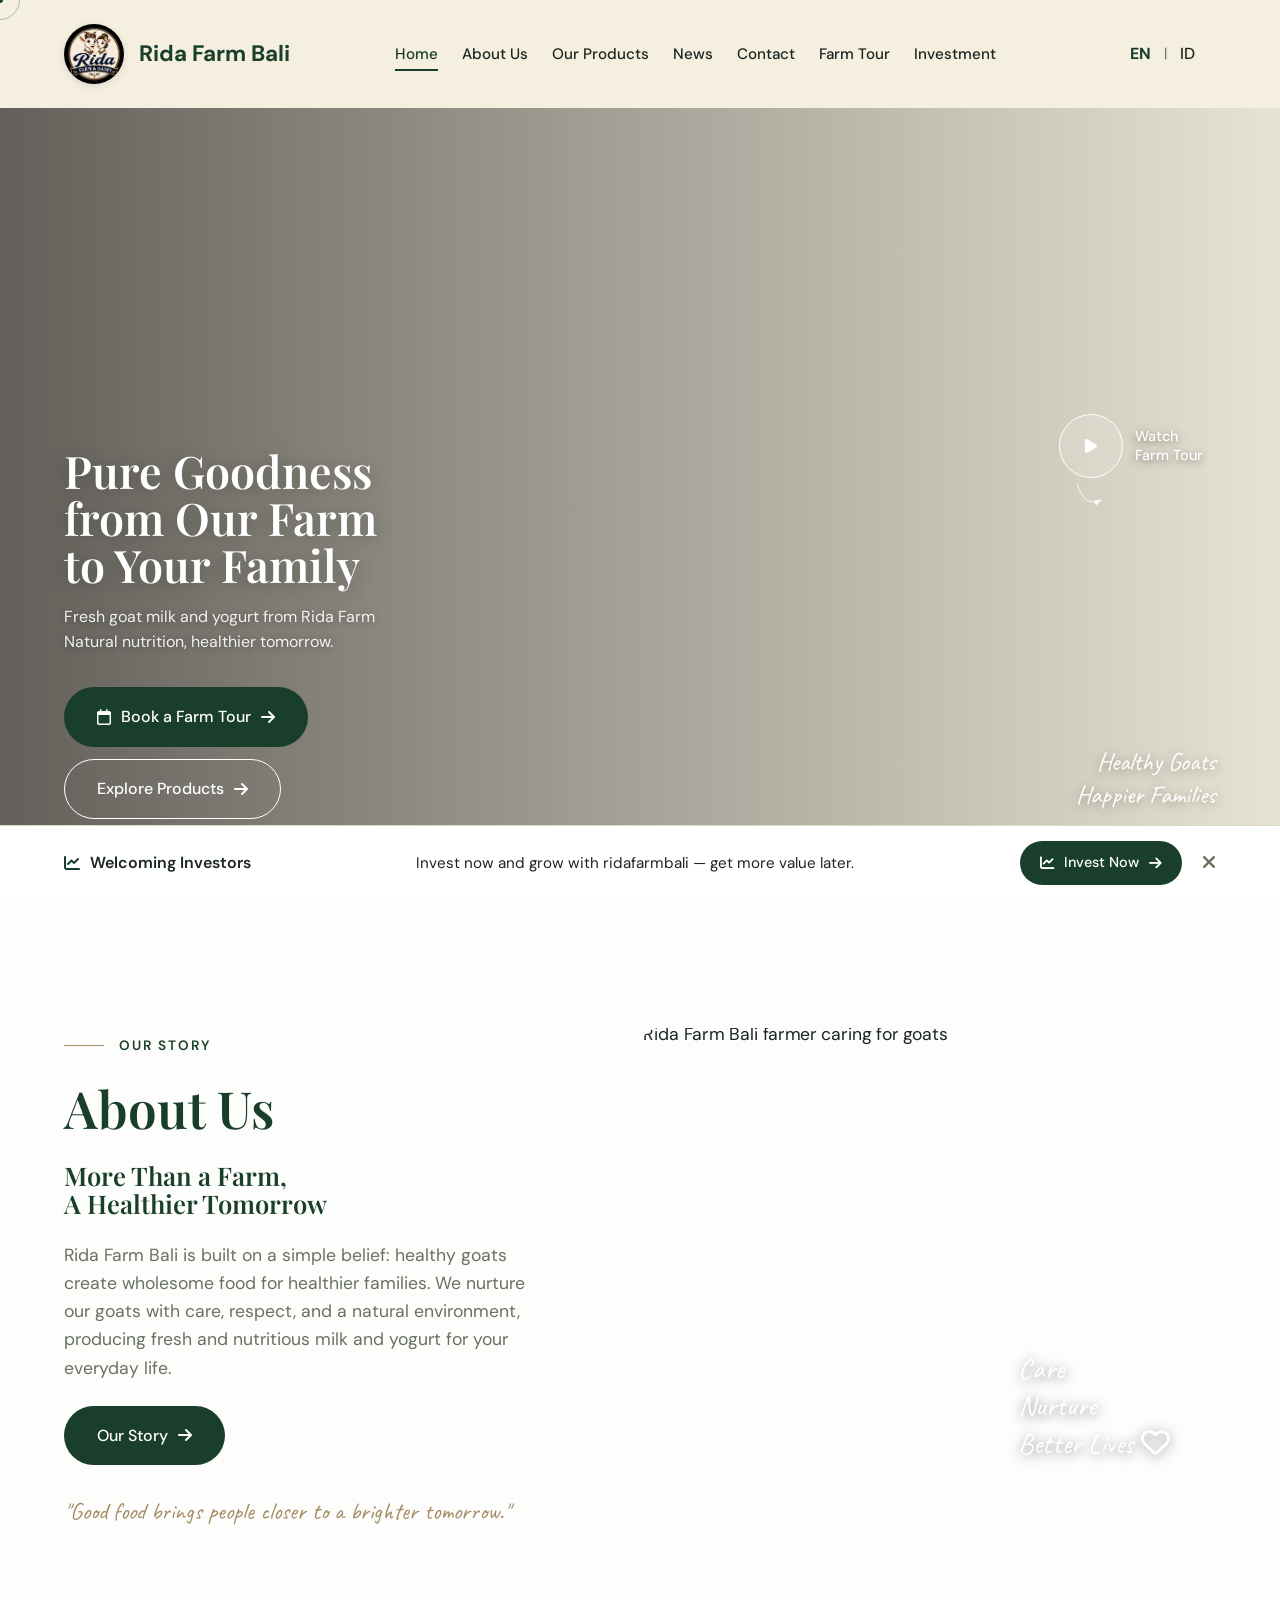
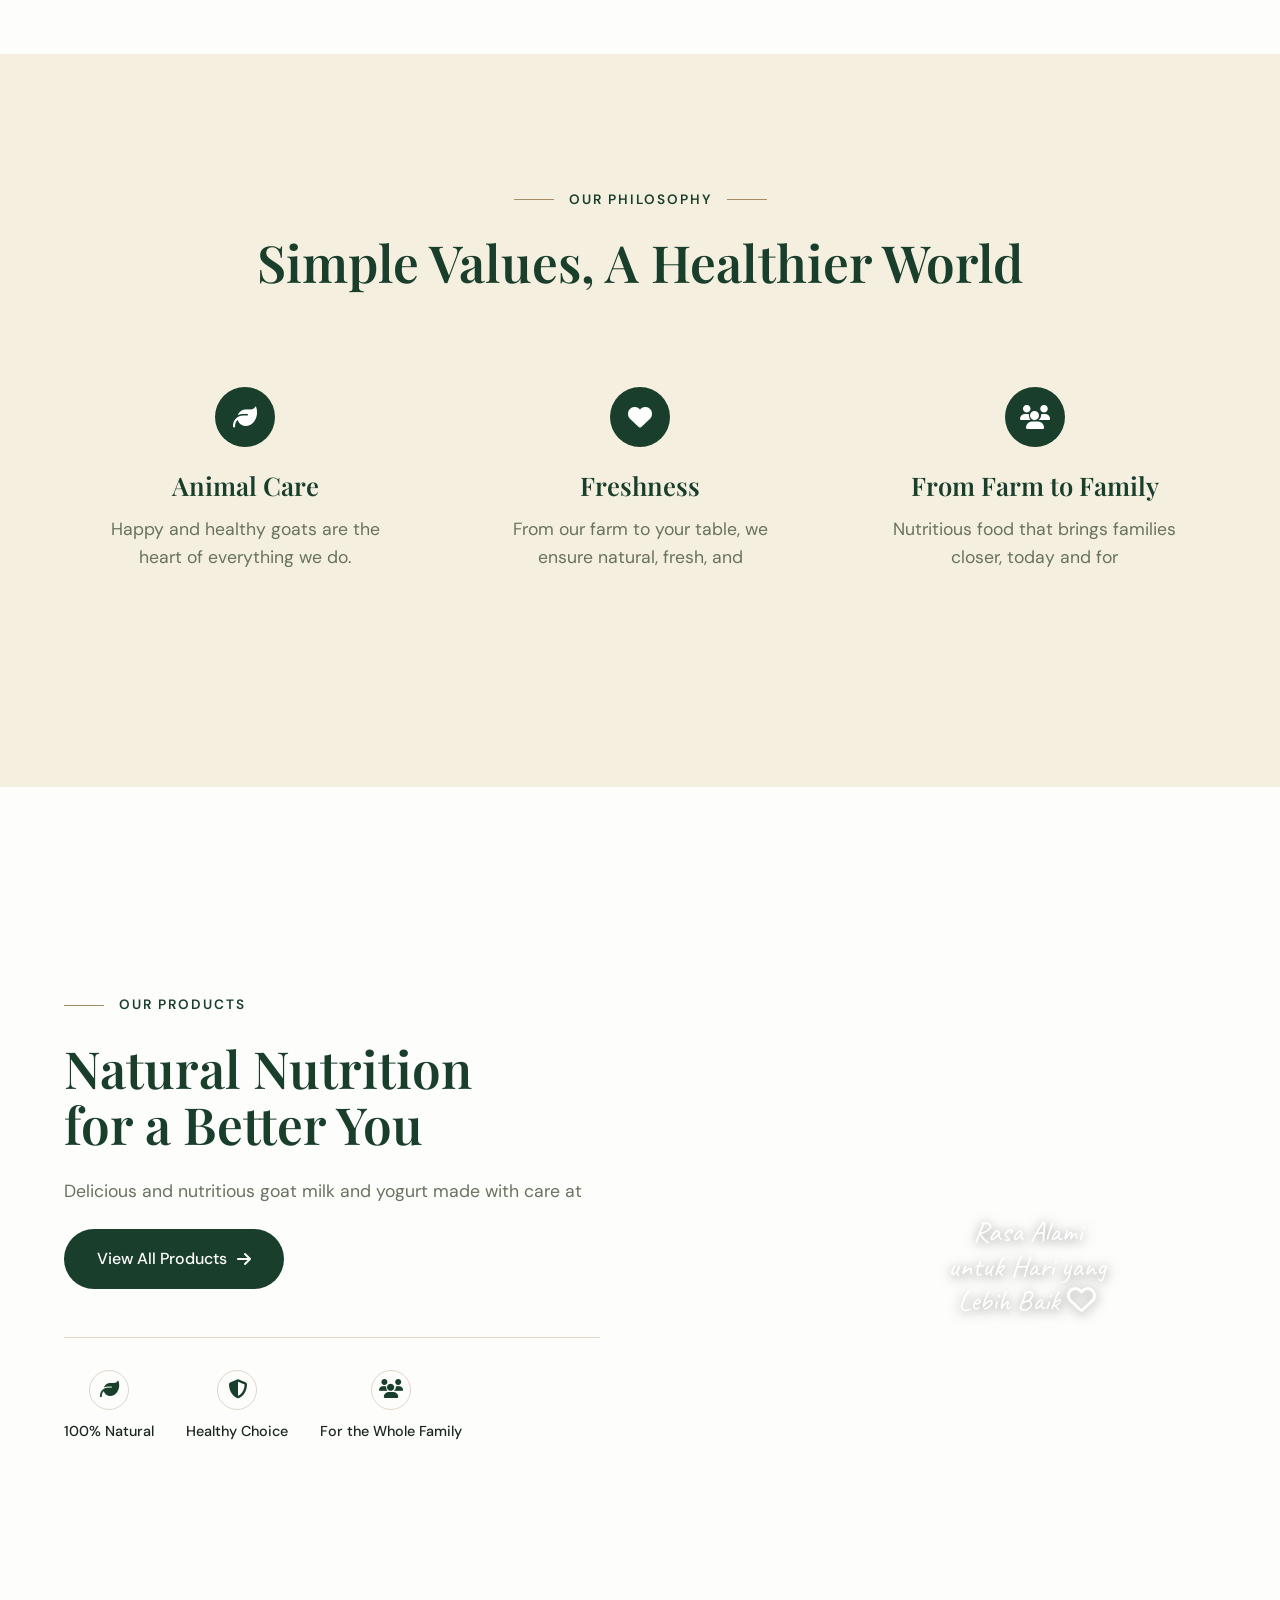
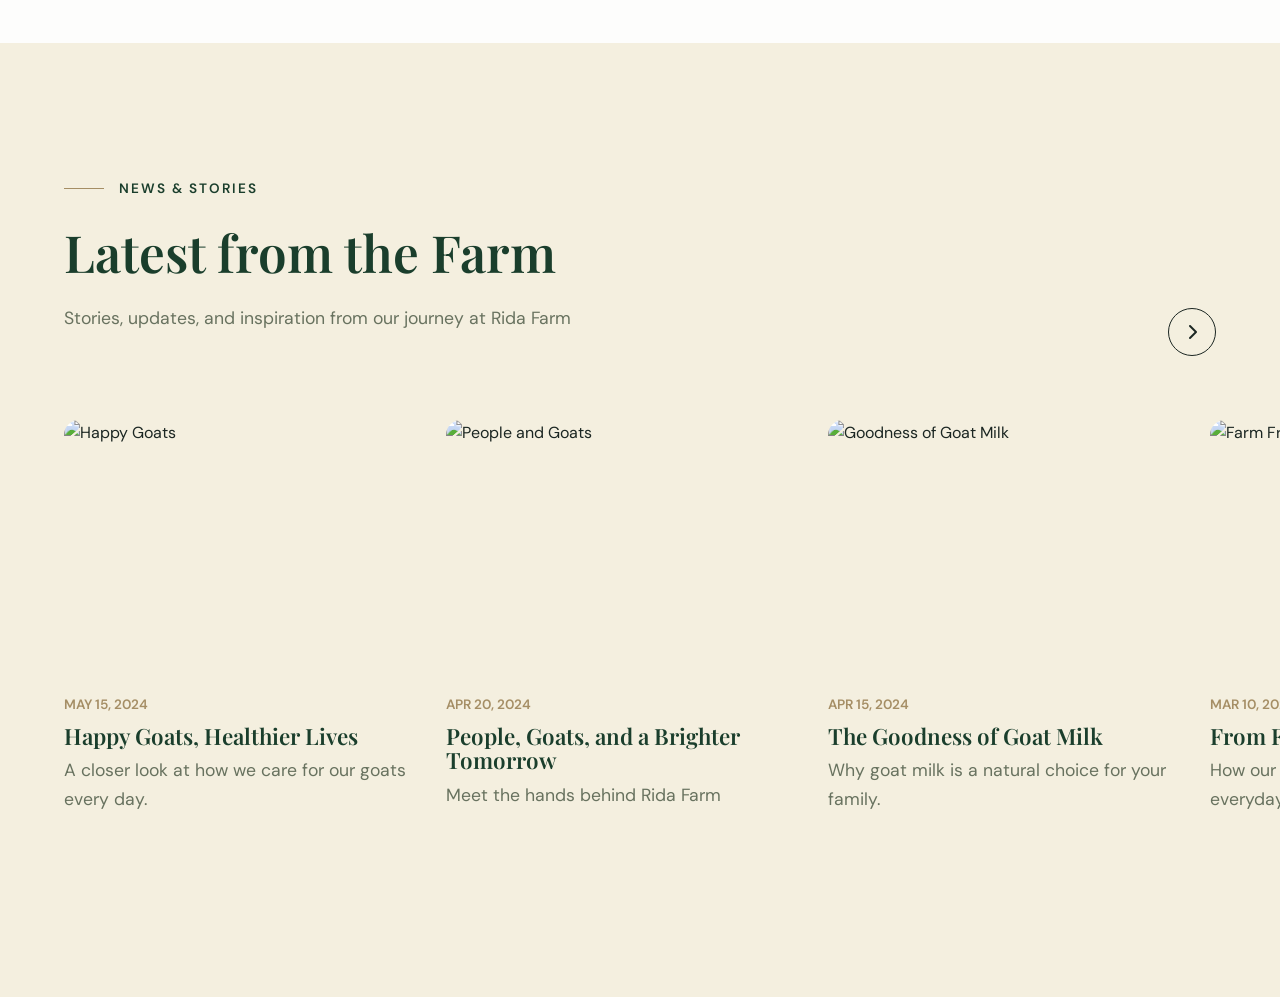
==== commit 13c00ff9: "Fitur SWITCH LANGUAGE menjadi SEO-friendly karena sudah menjadi 2 page yang berbeda" ====
--- a/vanilla/index.html
+++ b/vanilla/index.html
@@ -1,391 +1,12 @@
-<!doctype html>
+<!DOCTYPE html>
 <html lang="en">
-	<head>
-		<meta charset="UTF-8" />
-		<meta name="viewport" content="width=device-width, initial-scale=1.0" />
-		<title>Rida Farm Bali</title>
-		<!-- Fonts -->
-		<link rel="preconnect" href="https://fonts.googleapis.com" />
-		<link rel="preconnect" href="https://fonts.gstatic.com" crossorigin />
-		<link
-			href="https://fonts.googleapis.com/css2?family=Caveat:wght@400;500;600;700&family=DM+Sans:ital,opsz,wght@0,9..40,100..1000;1,9..40,100..1000&family=Playfair+Display:ital,wght@0,400..900;1,400..900&display=swap"
-			rel="stylesheet"
-		/>
-		<!-- FontAwesome -->
-		<link
-			rel="stylesheet"
-			href="https://cdnjs.cloudflare.com/ajax/libs/font-awesome/6.4.0/css/all.min.css"
-		/>
-		<!-- Custom CSS -->
-		<link rel="stylesheet" href="style.css" />
-	</head>
-	<body class="loading">
-		<!-- Custom Cursor -->
-		<div class="cursor-dot"></div>
-		<div class="cursor-outline"></div>
-
-		<!-- Page Loader -->
-		<div class="loader">
-			<div class="loader-text">Rida Farm Bali</div>
-			<div class="loader-progress"></div>
-		</div>
-
-		<!-- Navigation -->
-		<nav class="navbar">
-			<div class="nav-container">
-				<a href="#" class="logo">
-					<img src="ridafarm-logo.jpg" alt="Rida Farm Bali Logo" class="logo-img">
-					<div class="logo-text">
-						<span class="brand-name">Rida Farm Bali</span>
-					</div>
-				</a>
-				<div class="nav-links">
-					<a href="#home" class="nav-link active" data-i18n="nav_home">Home</a>
-					<a href="#about" class="nav-link" data-i18n="nav_about">About Us</a>
-					<a href="#products" class="nav-link" data-i18n="nav_products">Our Products</a>
-					<a href="#news" class="nav-link" data-i18n="nav_news">News</a>
-					<a href="#" class="nav-link" data-i18n="nav_contact">Contact</a>
-					<a href="#" class="nav-link" data-i18n="nav_tour">Farm Tour</a>
-					<a href="#" class="nav-link" data-i18n="nav_invest">Investment</a>
-				</div>
-				
-				<div class="lang-switcher">
-					<button class="lang-btn active" data-lang="en">EN</button>
-					<span class="lang-sep">|</span>
-					<button class="lang-btn" data-lang="id">ID</button>
-				</div>
-				<div class="nav-actions">
-
-					<button class="menu-btn" aria-label="Toggle menu">
-						<span class="hamburger"></span>
-					</button>
-				</div>
-			</div>
-		</nav>
-
-		<main>
-			<!-- Hero Section -->
-			<section class="hero" id="home">
-				<!-- Full width background image -->
-				<div class="hero-bg-wrap">
-					<img
-						src="https://images.unsplash.com/photo-1524024973431-2ad916746881?auto=format&fit=crop&q=80&w=1920"
-						alt="Goat at Rida Farm"
-						class="hero-bg-img"
-					/>
-					<div class="hero-overlay"></div>
-				</div>
-
-				<!-- Left: text content -->
-				<div class="hero-content">
-					<h1 class="hero-title">
-						Pure Goodness<br />from Our Farm<br />to Your Family
-					</h1>
-					<p class="hero-desc">
-						Fresh goat milk and yogurt from Rida Farm <br />Natural
-						nutrition, healthier tomorrow.
-					</p>
-					<div class="hero-buttons">
-						<a href="#" class="btn btn-primary magnetic">
-							<i class="fa-regular fa-calendar"></i> Book a Farm Tour
-							<i class="fa-solid fa-arrow-right icon-right"></i>
-						</a>
-						<a href="#" class="btn btn-outline-white magnetic">
-							<span data-i18n="hero_btn_explore">Explore Products</span>
-							<i class="fa-solid fa-arrow-right icon-right"></i>
-						</a>
-					</div>
-				</div>
-
-				<!-- Top-right: play button -->
-				<div class="hero-play">
-					<a href="#" class="play-btn magnetic">
-						<i class="fa-solid fa-play"></i>
-					</a>
-					<span class="play-text">Watch<br />Farm Tour</span>
-					<svg class="drawn-arrow" width="40" height="40" viewBox="0 0 100 100">
-						<path
-							d="M20,20 Q40,80 80,60"
-							fill="none"
-							stroke="#fff"
-							stroke-width="2.5"
-							marker-end="url(#arrowhead)"
-						/>
-						<defs>
-							<marker
-								id="arrowhead"
-								markerWidth="8"
-								markerHeight="6"
-								refX="7"
-								refY="3"
-								orient="auto"
-							>
-								<polygon points="0 0, 8 3, 0 6" fill="#fff" />
-							</marker>
-						</defs>
-					</svg>
-				</div>
-
-				<!-- Bottom-right: handwritten text -->
-				<div class="hero-handwritten handwritten">
-					Healthy Goats<br />Happier Families
-				</div>
-			</section>
-
-			<!-- About Section -->
-			<section class="about section-padding bg-white" id="about">
-				<div class="container">
-					<div class="about-grid">
-						<div class="about-content">
-							<div class="subheading animate-fade-up">
-								<span class="line"></span> OUR STORY
-							</div>
-							<h2 class="animate-text">About Us</h2>
-							<h3 class="animate-text">
-								More Than a Farm,<br />A Healthier Tomorrow
-							</h3>
-							<p class="animate-fade-up">
-								Rida Farm Bali is built on a simple belief: healthy goats create
-								wholesome food for healthier families. We nurture our goats with
-								care, respect, and a natural environment, producing fresh and
-								nutritious milk and yogurt for your everyday life.
-							</p>
-							<div class="animate-fade-up mt-4">
-								<a href="#" class="btn btn-primary magnetic"
-									>Our Story <i class="fa-solid fa-arrow-right icon-right"></i
-								></a>
-							</div>
-							<div class="quote handwritten animate-fade-up">
-								"Good food brings people closer to a brighter tomorrow."
-							</div>
-						</div>
-						<div class="about-visual">
-							<div class="about-img-main reveal-wrap">
-								<img
-									src="https://images.unsplash.com/photo-1580271920379-1436b1715545?auto=format&fit=crop&q=80&w=800"
-									alt="Farmer"
-									class="parallax-img"
-									data-speed="0.05"
-								/>
-								<div class="handwritten about-handwritten animate-fade-up" data-i18n="about_handwritten">
-									Care<br />Nurture<br />Better Lives
-									<i class="fa-regular fa-heart"></i>
-								</div>
-							</div>
-						</div>
-					</div>
-				</div>
-			</section>
-
-			<!-- Philosophy Section -->
-			<section class="philosophy section-padding" id="philosophy">
-				<div class="container text-center">
-					<div class="subheading justify-center animate-fade-up">
-						<span class="line"></span> <span data-i18n="phil_sub">OUR PHILOSOPHY</span> <span class="line"></span>
-					</div>
-					<h2 class="animate-text section-title" data-i18n="about_title">
-						<span data-i18n="phil_title">Simple Values, A Healthier World</span>
-					</h2>
-					<div class="philosophy-grid">
-						<div class="feature-card animate-stagger">
-							<div class="feature-icon"><i class="fa-solid fa-leaf"></i></div>
-							<h3 data-i18n="phil_card1_title">Animal Care</h3>
-							<p data-i18n="phil_card1_desc">Happy and healthy goats are the heart of everything we do.</p>
-						</div>
-						<div class="feature-card animate-stagger">
-							<div class="feature-icon"><i class="fa-solid fa-heart"></i></div>
-							<h3 data-i18n="phil_card2_title">Freshness</h3>
-							<p>
-								<span data-i18n="phil_card2_desc">From our farm to your table, we ensure natural, fresh, and </span>
-								
-							</p>
-						</div>
-						<div class="feature-card animate-stagger">
-							<div class="feature-icon"><i class="fa-solid fa-users"></i></div>
-							<h3 data-i18n="phil_card3_title">From Farm to Family</h3>
-							<p>
-								<span data-i18n="phil_card3_desc">Nutritious food that brings families closer, today and for </span>
-								
-							</p>
-						</div>
-					</div>
-				</div>
-			</section>
-
-			<!-- Products Section -->
-			<section class="products section-padding bg-white" id="products">
-				<div class="container">
-					<div class="products-grid">
-						<div class="products-content">
-							<div class="subheading animate-fade-up">
-								<span class="line"></span> <span data-i18n="prod_sub">OUR PRODUCTS</span>
-							</div>
-							<h2 class="animate-text">
-								<span data-i18n="prod_title">Natural Nutrition<br />for a Better You</span>
-							</h2>
-							<p class="animate-fade-up">
-								<span data-i18n="prod_desc">Delicious and nutritious goat milk and yogurt made with care at  </span>
-								
-								
-							</p>
-							<div class="animate-fade-up mt-4">
-								<a href="#" class="btn btn-primary magnetic"
-									><span data-i18n="prod_btn">View All Products</span>
-									<i class="fa-solid fa-arrow-right icon-right"></i
-								></a>
-							</div>
-							<div class="product-features animate-fade-up">
-								<div class="p-feature">
-									<div class="p-icon"><i class="fa-solid fa-leaf"></i></div>
-									<span data-i18n="prod_feat1">100% Natural</span>
-								</div>
-								<div class="p-feature">
-									<div class="p-icon">
-										<i class="fa-solid fa-shield-halved"></i>
-									</div>
-									<span data-i18n="prod_feat2">Healthy Choice</span>
-								</div>
-								<div class="p-feature">
-									<div class="p-icon"><i class="fa-solid fa-users"></i></div>
-									<span data-i18n="prod_feat3">For the Whole Family</span>
-								</div>
-							</div>
-						</div>
-						<div class="products-visual">
-							<div class="products-img-wrap reveal-wrap">
-								<img
-									src="https://images.unsplash.com/photo-1517448931760-9bf4414148c5?auto=format&fit=crop&q=80&w=800"
-									alt="Products"
-									class="parallax-img"
-								/>
-								<div class="handwritten products-handwritten animate-scale" data-i18n="prod_handwritten">
-									Rasa Alami<br />untuk Hari yang<br />Lebih Baik
-									<i class="fa-regular fa-heart"></i>
-								</div>
-							</div>
-						</div>
-					</div>
-				</div>
-			</section>
-
-			<!-- News Section -->
-			<section class="news section-padding" id="news">
-				<div class="container">
-					<div class="news-header">
-						<div class="news-header-left">
-							<div class="subheading animate-fade-up">
-								<span class="line"></span> <span data-i18n="news_sub">NEWS & STORIES</span>
-							</div>
-							<h2 class="animate-text" data-i18n="news_title">Latest from the Farm</h2>
-							<p class="animate-fade-up">
-								<span data-i18n="news_desc">Stories, updates, and inspiration from our journey at Rida Farm </span>
-								
-							</p>
-						</div>
-						<div class="news-header-right animate-fade-up" style="display: flex; gap: 10px;">
-							<button class="btn btn-outline magnetic slider-btn prev-btn" id="newsPrev" disabled>
-								<i class="fa-solid fa-chevron-left"></i>
-							</button>
-							<button class="btn btn-outline magnetic slider-btn next-btn" id="newsNext">
-								<i class="fa-solid fa-chevron-right"></i>
-							</button>
-						</div>
-					</div>
-				</div>
-				<!-- Break out of container so slider bleeds to the edge -->
-				<div class="news-slider-wrap">
-					<div class="news-grid" id="newsSlider">
-						<a href="#" class="news-card animate-stagger">
-							<div class="news-img-wrap">
-								<img
-									src="https://images.unsplash.com/photo-1499115421298-dc3b4fe66c58?auto=format&fit=crop&q=80&w=600"
-									alt="Happy Goats"
-								/>
-							</div>
-							<div class="news-content">
-								<span class="news-date">May 15, 2024</span>
-								<h3 class="news-title" data-i18n="news_card1_title">Happy Goats, Healthier Lives</h3>
-								<p class="news-excerpt">
-									<span data-i18n="news_card1_desc">A closer look at how we care for our goats every day.</span>
-								</p>
-							</div>
-						</a>
-						<a href="#" class="news-card animate-stagger">
-							<div class="news-img-wrap">
-								<img
-									src="https://images.unsplash.com/photo-1596426924463-983524bf0085?auto=format&fit=crop&q=80&w=600"
-									alt="People and Goats"
-								/>
-							</div>
-							<div class="news-content">
-								<span class="news-date">Apr 20, 2024</span>
-								<h3 class="news-title">
-									<span data-i18n="news_card2_title">People, Goats, and a Brighter Tomorrow</span>
-								</h3>
-								<p class="news-excerpt">
-									Meet the hands behind Rida Farm 
-								</p>
-							</div>
-						</a>
-						<a href="#" class="news-card animate-stagger">
-							<div class="news-img-wrap">
-								<img
-									src="https://images.unsplash.com/photo-1523473827533-2a64d0d36748?auto=format&fit=crop&q=80&w=600"
-									alt="Goodness of Goat Milk"
-								/>
-							</div>
-							<div class="news-content">
-								<span class="news-date">Apr 15, 2024</span>
-								<h3 class="news-title" data-i18n="news_card3_title">The Goodness of Goat Milk</h3>
-								<p class="news-excerpt">
-									<span data-i18n="news_card3_desc">Why goat milk is a natural choice for your family.</span>
-								</p>
-							</div>
-						</a>
-						<!-- 4th card to demonstrate the sneak peek slider functionality -->
-						<a href="#" class="news-card animate-stagger">
-							<div class="news-img-wrap">
-								<img
-									src="https://images.unsplash.com/photo-1517448931760-9bf4414148c5?auto=format&fit=crop&q=80&w=600"
-									alt="Farm Fresh Products"
-								/>
-							</div>
-							<div class="news-content">
-								<span class="news-date">Mar 10, 2024</span>
-								<h3 class="news-title" data-i18n="news_card4_title">From Farm to Table</h3>
-								<p class="news-excerpt">
-									<span data-i18n="news_card4_desc">How our products reach you fresh everyday.</span>
-								</p>
-							</div>
-						</a>
-					</div>
-				</div>
-			</section>
-		</main>
-
-		<!-- Sticky Investor Banner -->
-		<div class="investor-banner">
-			<div class="container banner-inner">
-				<div class="banner-left">
-					<i class="fa-solid fa-chart-line text-green"></i>
-					<span class="banner-title" data-i18n="banner_title">Welcoming Investors</span>
-				</div>
-				<div class="banner-center">
-					<span data-i18n="banner_desc">Invest now and grow with ridafarmbali — get more value later.</span>
-				</div>
-				<div class="banner-right">
-					<a href="#" class="btn btn-primary btn-sm magnetic">
-						<i class="fa-solid fa-chart-line"></i> <span data-i18n="banner_btn">Invest Now</span>
-						<i class="fa-solid fa-arrow-right icon-right"></i>
-					</a>
-					<button class="banner-close">
-						<i class="fa-solid fa-xmark"></i>
-					</button>
-				</div>
-			</div>
-		</div>
-
-		<!-- Main JS -->
-		<script src="main.js"></script>
-	</body>
+<head>
+    <meta charset="UTF-8">
+    <meta http-equiv="refresh" content="0;url=en/index.html">
+    <title>Redirecting...</title>
+    <script>window.location.href = "en/index.html";</script>
+</head>
+<body>
+    If you are not redirected automatically, follow this <a href="en/index.html">link</a>.
+</body>
 </html>
